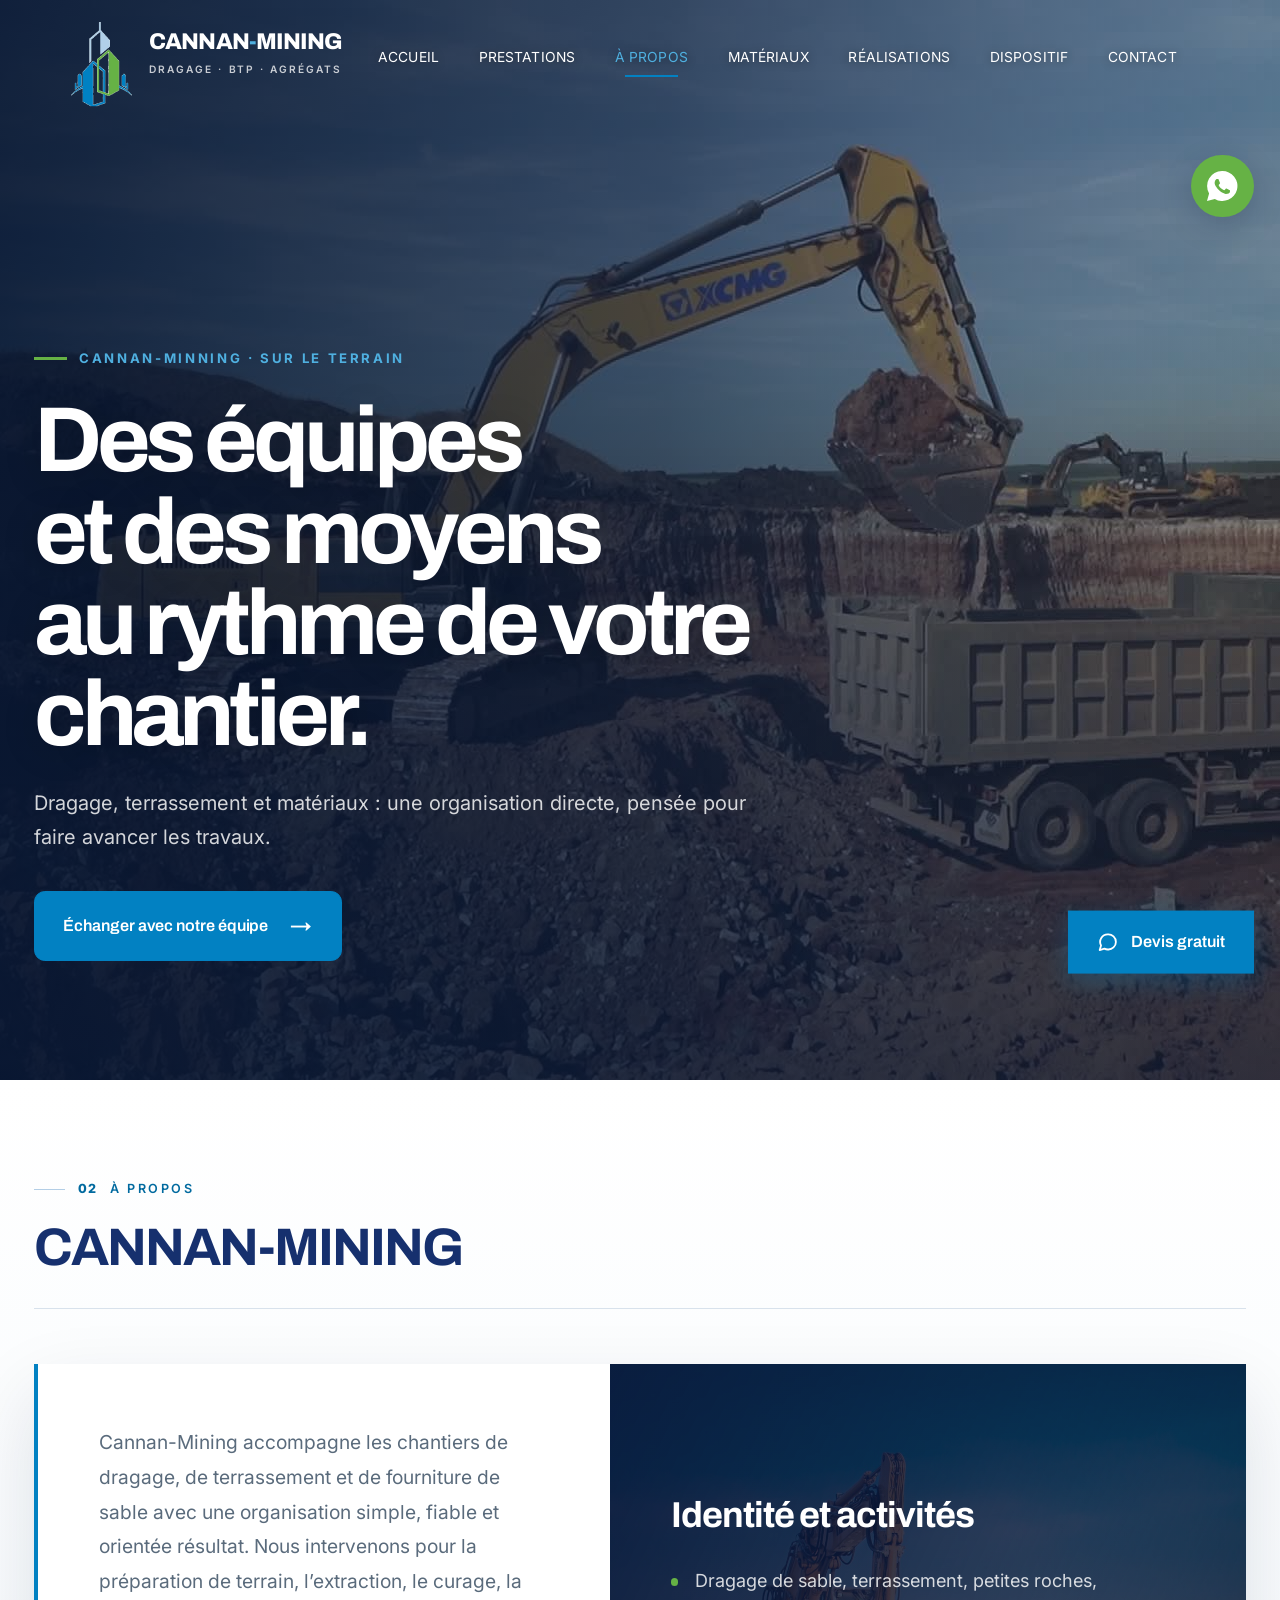
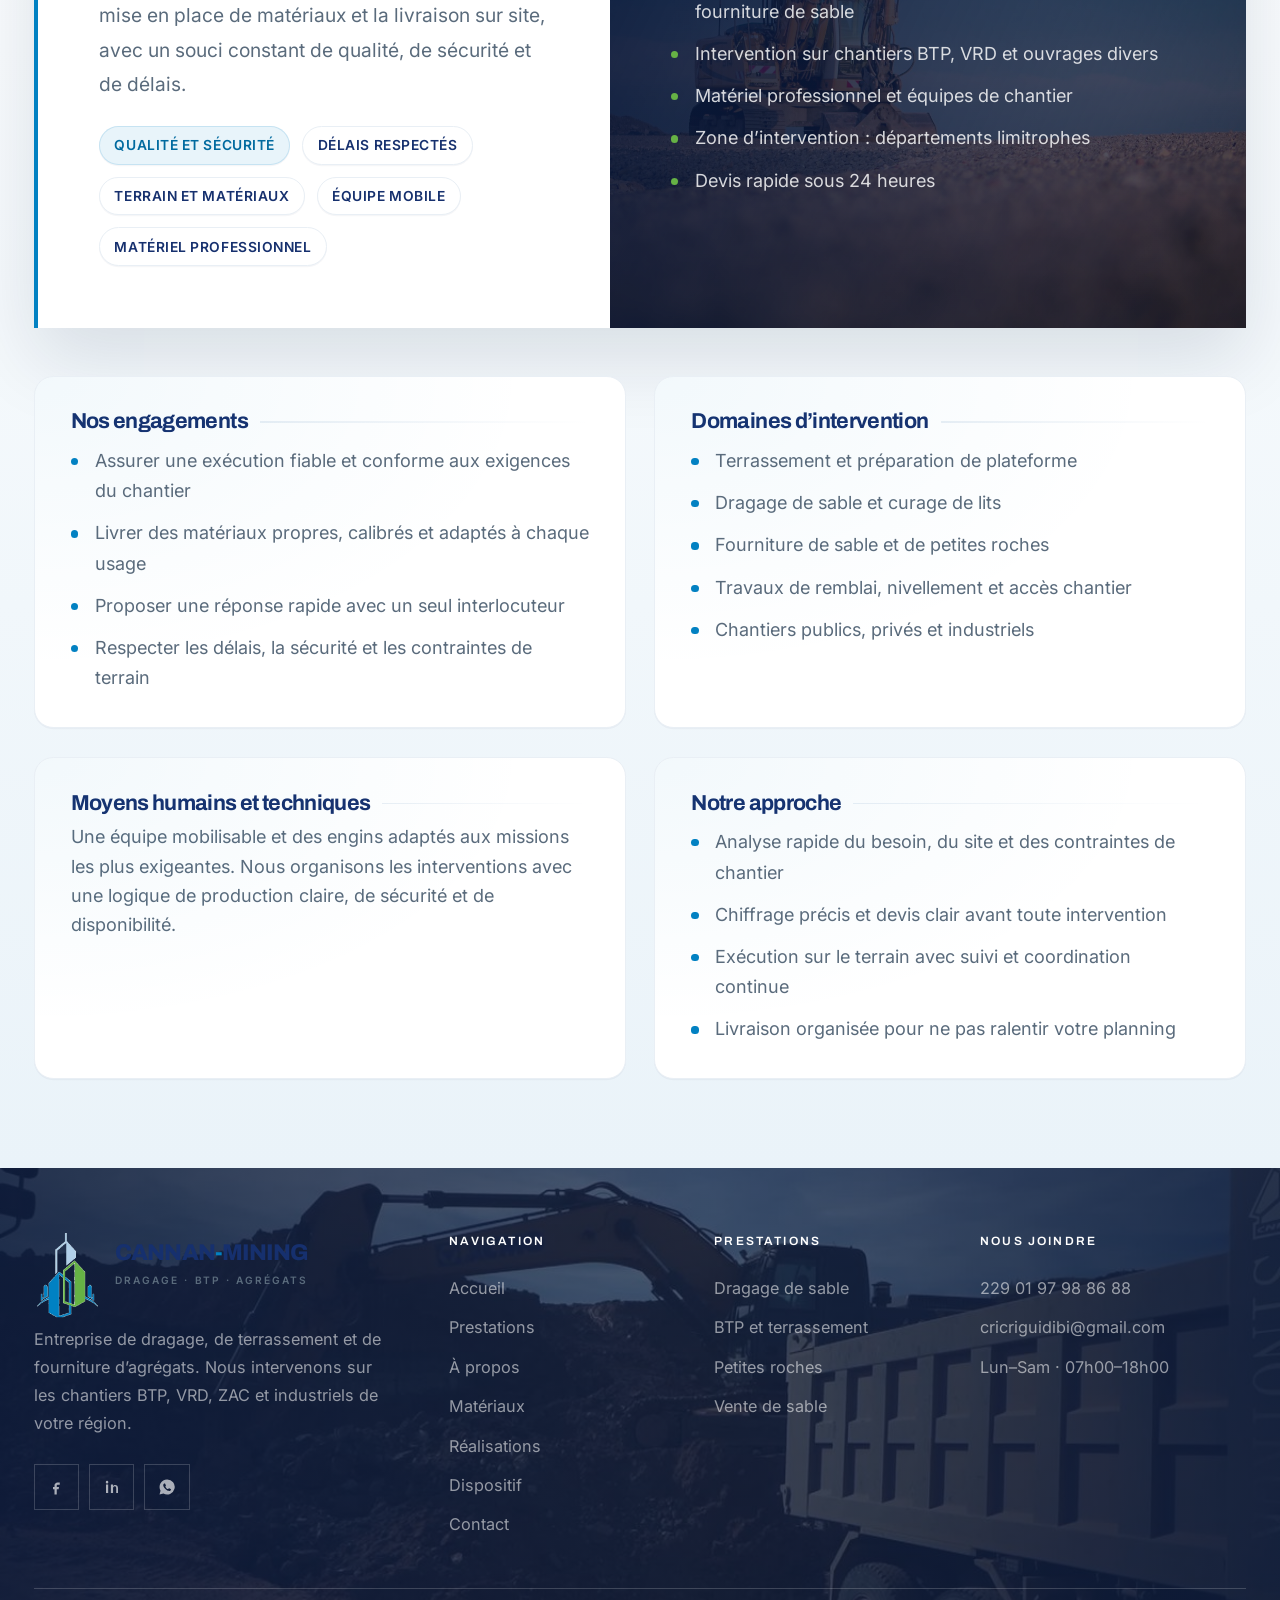
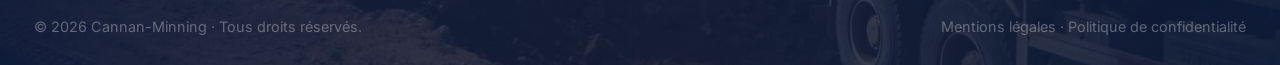
==== about.html @ 8e23f15c "Fusionner Atouts et Methode dans la page Dispositif - Ajout de dispositif.html qui regroupe les sect" ====
<!DOCTYPE html>

<html lang="fr">

<head>

<meta charset="utf-8">

<meta name="viewport" content="width=device-width, initial-scale=1">

<title>&Agrave; propos de Cannan-Minning</title>

<meta name="description" content="D&eacute;couvrez Cannan-Minning, ses &eacute;quipes, ses engagements et ses domaines d&rsquo;intervention.">

<meta name="theme-color" content="#16306E">

<meta property="og:type" content="website">

<meta property="og:locale" content="fr_FR">

<meta property="og:site_name" content="Cannan-Minning">

<meta property="og:title" content="&Agrave; propos de Cannan-Minning">

<meta property="og:description" content="D&eacute;couvrez Cannan-Minning, ses &eacute;quipes, ses engagements et ses domaines d&rsquo;intervention.">

<meta name="twitter:card" content="summary_large_image">

<link rel="icon" href="img/logo-icon.png" type="image/png">

<link rel="apple-touch-icon" href="img/logo-icon.png">

<link rel="preconnect" href="https://fonts.googleapis.com">

<link rel="preconnect" href="https://fonts.gstatic.com" crossorigin>

<link href="https://fonts.googleapis.com/css2?family=Archivo:wght@500;600;700;800&family=Inter:wght@400;500;600;700&display=swap" rel="stylesheet">

<link rel="stylesheet" href="styles.css?v=20261005-15">

<noscript><style>.rv,.rv-l,.rv-r,.rv-z,.rv-f,table tbody tr{opacity:1!important;transform:none!important;filter:none!important}.sprog{display:none}

/* propos - styles */

.list{list-style:none;margin-top:14px;display:flex;flex-direction:column;gap:10px}

.list li{position:relative;padding-left:20px;color:var(--muted);line-height:1.68}

.list li::before{content:'';position:absolute;left:0;top:10px;width:6px;height:6px;border-radius:50%;background:var(--azur)}

.blk{background:#fff;border:1px solid var(--line-s);border-radius:16px;padding:28px 30px;box-shadow:0 1px 0 rgba(16,40,80,.04);transition:transform .25s var(--e), box-shadow .25s var(--e)}

.blk:hover{transform:translateY(-2px);box-shadow:0 10px 40px -20px rgba(10,26,61,.25)}

.blk h3{font-family:'Archivo',sans-serif;font-size:18px;letter-spacing:-.03em;color:var(--navy);margin-bottom:6px}

.blk p{color:var(--muted)}

.apropos-grid{display:grid;grid-template-columns:repeat(12,1fr);gap:24px;margin-top:40px}

.apropos-grid .blk{grid-column:span 6}

@media (max-width:980px){.apropos-grid .blk{grid-column:span 12}}

#apropos .blk ul.list{margin-top:10px}



#apropos .sh{align-items:flex-start}





/* propos - amlioration */

#apropos{background:linear-gradient(180deg,#fff 0%,var(--sky) 100%)}

#apropos .sh h2{font-size:clamp(30px,4.5vw,44px)}

.apropos-hero{display:grid;grid-template-columns:1.05fr .95fr;gap:40px;align-items:center;margin-top:40px}

.apropos-hero .card{background:#fff;border:1px solid var(--line-s);border-radius:20px;padding:36px 38px;box-shadow:0 30px 80px -40px rgba(10,26,61,.35)}

.apropos-hero p{color:var(--muted);font-size:16px;line-height:1.8}

.apropos-hero .badges{display:flex;flex-wrap:wrap;gap:10px;margin-top:20px}

.badge{display:inline-flex;align-items:center;gap:8px;padding:6px 12px;border-radius:999px;font-size:11.5px;font-weight:600;letter-spacing:.04em;text-transform:uppercase;border:1px solid var(--line-s);background:#fff;color:var(--navy);box-shadow:0 1px 0 rgba(16,40,80,.04)}

.badge.az{background:var(--azur-tint);border-color:rgba(2,129,194,.15);color:var(--azur-d)}

.apropos-grid .blk{position:relative;overflow:hidden}

.apropos-grid .blk::before{content:'';position:absolute;inset:0;background:radial-gradient(120% 120% at 0% 0%,rgba(2,129,194,.05) 0%,rgba(255,255,255,0) 70%);pointer-events:none}

.apropos-grid .blk h3{display:flex;align-items:center;gap:10px}

.apropos-grid .blk h3::after{content:'';flex:1;height:1px;background:linear-gradient(90deg,var(--line-s),rgba(255,255,255,0))}

@media (max-width:980px){.apropos-hero{grid-template-columns:1fr}}



</style></noscript>

</head>
<body data-page="about">
<div class="sprog" id="sprog"></div>
<!-- TOPBAR -->

<div class="tb" id="tb">

  <div class="w"><div class="tb-i">

    <div class="tb-l">

      <a href="tel:+2290197988688"><svg width="12" height="12" viewBox="0 0 24 24" fill="none" stroke="currentColor" stroke-width="2.2" stroke-linecap="round" stroke-linejoin="round"><path d="M22 16.9v3a2 2 0 01-2.2 2 19.8 19.8 0 01-8.6-3.1 19.5 19.5 0 01-6-6A19.8 19.8 0 012.1 4.2 2 2 0 014.1 2h3a2 2 0 012 1.7c.1 1 .4 1.9.7 2.8a2 2 0 01-.5 2.1L8.1 9.9a16 16 0 006 6l1.3-1.2a2 2 0 012.1-.5c.9.3 1.8.6 2.8.7a2 2 0 011.7 2z"/></svg>229 01 97 98 86 88</a>

      <a href="mailto:cricriguidibi@gmail.com"><svg width="12" height="12" viewBox="0 0 24 24" fill="none" stroke="currentColor" stroke-width="2.2" stroke-linecap="round" stroke-linejoin="round"><rect x="2" y="4" width="20" height="16" rx="3"/><path d="M2.5 6.5l9.5 7 9.5-7"/></svg>cricriguidibi@gmail.com</a>

      <span style="display:flex;align-items:center;gap:7px"><svg width="12" height="12" viewBox="0 0 24 24" fill="none" stroke="currentColor" stroke-width="2.2" stroke-linecap="round" stroke-linejoin="round"><path d="M20 10c0 6-8 12-8 12s-8-6-8-12a8 8 0 0116 0z"/><circle cx="12" cy="10" r="3"/></svg>Secteur : régions limitrophes</span>

    </div>

    <span class="tb-r"><i></i>Lun – Sam · 07h00 – 18h00</span>

  </div></div>

</div>




<header class="hd" id="hd">

  <div class="w"><div class="hd-i">

    <a href="index.html#top" class="br">

      <span class="br-m"><img src="img/logo-icon.png" alt="" width="44" height="44" decoding="async"></span>

      <span><span class="br-n">CANNAN<i>-</i>MINING</span><span class="br-s">Dragage · BTP · Agrégats</span></span>

    </a>

    <nav>
      <a href="index.html" data-page="home">Accueil</a>
      <a href="services.html" data-page="services">Prestations</a>
      <a href="about.html" data-page="about">&Agrave; propos</a>
      <a href="materials.html" data-page="materials">Mat&eacute;riaux</a>
      <a href="projects.html" data-page="projects">R&eacute;alisations</a>
      <a href="dispositif.html#dispositif" data-page="advantages">Dispositif</a>
      
      <a href="contact.html" data-page="contact">Contact</a>
    </nav>

    <div class="hd-r">

      <a href="contact.html#devis" class="b b-b">Devis gratuit</a>

      <button class="bk" id="bk" aria-label="Menu"><i></i></button>

    </div>

  </div></div>

  <div class="mn" id="mn"><div class="w">
    <a href="index.html" data-page="home">Accueil</a>
    <a href="services.html" data-page="services">Prestations</a>
    <a href="about.html" data-page="about">&Agrave; propos</a>
    <a href="materials.html" data-page="materials">Mat&eacute;riaux</a>
    <a href="projects.html" data-page="projects">R&eacute;alisations</a>
    <a href="dispositif.html#dispositif" data-page="advantages">Dispositif</a>
    
    <a href="contact.html" data-page="contact">Contact</a>
    <a href="contact.html#devis" class="b b-b">Demander un devis</a>
  </div></div>

</header>
<main class="page-main page-about">
<section class="impact-hero">
  <video class="impact-hero__video" autoplay muted loop playsinline preload="metadata" poster="img/hero-truck-poster.jpg" aria-hidden="true" tabindex="-1">
    <source src="img/about-hero-uhd.mp4" type="video/mp4">
  </video>
  <div class="impact-hero__shade"></div>
  <div class="w impact-hero__content">
    <span class="impact-hero__eyebrow">Cannan-Minning · Sur le terrain</span>
    <h1>Des équipes et des moyens<br>au rythme de votre chantier.</h1>
    <p>Dragage, terrassement et matériaux : une organisation directe, pensée pour faire avancer les travaux.</p>
    <a class="b b-b" href="contact.html#devis">Échanger avec notre équipe <span aria-hidden="true">→</span></a>
  </div>
</section>
<section class="sec" id="apropos">

  <div class="w">

    <div class="sh rv">

      <div>

        <span class="lb"><span class="ix">02</span> À propos</span>

        <h2>CANNAN-MINING</h2>

      </div>

    </div>

    <div class="apropos-hero">

      <div class="card">

        <p>Cannan-Mining accompagne les chantiers de dragage, de terrassement et de fourniture de sable avec une organisation simple, fiable et orientée résultat. Nous intervenons pour la préparation de terrain, l’extraction, le curage, la mise en place de matériaux et la livraison sur site, avec un souci constant de qualité, de sécurité et de délais.</p>

        <div class="badges">

          <span class="badge az">Qualité et sécurité</span>

          <span class="badge">Délais respectés</span>

          <span class="badge">Terrain et matériaux</span>

          <span class="badge">Équipe mobile</span>

          <span class="badge">Matériel professionnel</span>

        </div>

      </div>

      <div class="card">

        <h3>Identité et activités</h3>

        <ul class="list">

          <li>Dragage de sable, terrassement, petites roches, fourniture de sable</li>

          <li>Intervention sur chantiers BTP, VRD et ouvrages divers</li>

          <li>Matériel professionnel et équipes de chantier</li>

          <li>Zone d’intervention : départements limitrophes</li>

          <li>Devis rapide sous 24 heures</li>

        </ul>

      </div>

    </div>

    <div class="apropos-grid">

      <div class="blk">

        <h3>Nos engagements</h3>

        <ul class="list">

          <li>Assurer une exécution fiable et conforme aux exigences du chantier</li>

          <li>Livrer des matériaux propres, calibrés et adaptés à chaque usage</li>

          <li>Proposer une réponse rapide avec un seul interlocuteur</li>

          <li>Respecter les délais, la sécurité et les contraintes de terrain</li>

        </ul>

      </div>

      <div class="blk">

        <h3>Domaines d’intervention</h3>

        <ul class="list">

          <li>Terrassement et préparation de plateforme</li>

          <li>Dragage de sable et curage de lits</li>

          <li>Fourniture de sable et de petites roches</li>

          <li>Travaux de remblai, nivellement et accès chantier</li>

          <li>Chantiers publics, privés et industriels</li>

        </ul>

      </div>

      <div class="blk">

        <h3>Moyens humains et techniques</h3>

        <p>Une équipe mobilisable et des engins adaptés aux missions les plus exigeantes. Nous organisons les interventions avec une logique de production claire, de sécurité et de disponibilité.</p>

      </div>

      <div class="blk">

        <h3>Notre approche</h3>

        <ul class="list">

          <li>Analyse rapide du besoin, du site et des contraintes de chantier</li>

          <li>Chiffrage précis et devis clair avant toute intervention</li>

          <li>Exécution sur le terrain avec suivi et coordination continue</li>

          <li>Livraison organisée pour ne pas ralentir votre planning</li>

        </ul>

      </div>

    </div>

  </div>

</section>
</main>
<footer class="ft">

  <!-- Pexels: "Heavy Construction Site with Excavator and Dump Truck" (35649973), Pexels License -->
  <img class="ft-video" src="img/footer-action-poster.jpg" alt="" aria-hidden="true" loading="lazy" decoding="async">

  <div class="w">

    <div class="ft-g">

      <div>

        <a href="index.html#top" class="br">

          <span class="br-m"><img src="img/logo-icon.png" alt="" width="44" height="44" decoding="async"></span>

          <span><span class="br-n">CANNAN<i>-</i>MINING</span><span class="br-s">Dragage · BTP · Agrégats</span></span>

        </a>

        <p>Entreprise de dragage, de terrassement et de fourniture d’agrégats. Nous intervenons sur les chantiers BTP, VRD, ZAC et industriels de votre région.</p>

        <div class="sc">

          <a href="#" aria-label="Facebook"><svg width="15" height="15" viewBox="0 0 24 24" fill="rgba(255,255,255,.65)"><path d="M14 9h3V6h-3c-2.2 0-4 1.8-4 4v2H8v3h2v7h3v-7h2.5l.5-3H13v-2c0-.6.4-1 1-1z"/></svg></a>

          <a href="#" aria-label="LinkedIn"><svg width="15" height="15" viewBox="0 0 24 24" fill="rgba(255,255,255,.65)"><path d="M6.9 8.5H4V20h2.9V8.5zM5.4 7.2a1.7 1.7 0 110-3.4 1.7 1.7 0 010 3.4zM20 13.6c0-3-1.6-4.4-3.7-4.4-1.7 0-2.5.9-2.9 1.6V8.5H10.5V20h2.9v-6c0-1.6.3-3.1 2.3-3.1s1.9 1.8 1.9 3.2V20H20v-6.4z"/></svg></a>

          <a href="https://wa.me/2290197988688" target="_blank" rel="noopener noreferrer" aria-label="WhatsApp"><svg width="15" height="15" viewBox="0 0 24 24" fill="rgba(255,255,255,.65)"><path d="M12 2a10 10 0 00-8.6 15L2 22l5.2-1.4A10 10 0 1012 2zm5.3 14c-.2.6-1.2 1.2-1.7 1.2-.5.1-1 .1-1.7-.1-.4-.1-.9-.3-1.5-.6-2.6-1.1-4.3-3.9-4.4-4.1-.1-.2-1-1.4-1-2.6s.6-1.8.9-2.1c.2-.2.5-.3.7-.3h.5c.2 0 .4 0 .6.5l.8 2c.1.2.1.4 0 .5l-.4.5-.3.3c-.1.1-.2.3 0 .5.1.3.6 1.1 1.4 1.8 1 .9 1.8 1.1 2 1.2.3.1.4.1.5-.1l.7-.8c.2-.2.3-.2.5-.1l1.9.9c.2.1.4.2.4.3.1.2.1.7-.1 1.2z"/></svg></a>

        </div>

      </div>

      <div>

        <h4>Navigation</h4>

        <ul><li><a href="index.html">Accueil</a></li><li><a href="services.html">Prestations</a></li><li><a href="about.html">À propos</a></li><li><a href="materials.html">Matériaux</a></li><li><a href="projects.html">Réalisations</a></li><li><a href="dispositif.html#dispositif">Dispositif</a></li><li><a href="contact.html">Contact</a></li></ul>

      </div>

      <div>

        <h4>Prestations</h4>

        <ul><li><a href="services.html">Dragage de sable</a></li><li><a href="services.html">BTP et terrassement</a></li><li><a href="services.html">Petites roches</a></li><li><a href="services.html">Vente de sable</a></li></ul>

      </div>

      <div>

        <h4>Nous joindre</h4>

        <ul><li><a href="tel:+2290197988688">229 01 97 98 86 88</a></li><li><a href="mailto:cricriguidibi@gmail.com">cricriguidibi@gmail.com</a></li><li>Lun–Sam · 07h00–18h00</li></ul>

      </div>

    </div>

    <div class="ft-b">

      <span>© <span id="yr"></span> Cannan-Minning · Tous droits réservés.</span>

      <span>Mentions légales · Politique de confidentialité</span>

    </div>

  </div>

</footer>
<a href="contact.html#devis" class="fab" id="fab"><svg width="18" height="18" viewBox="0 0 24 24" fill="none" stroke="currentColor" stroke-width="2" stroke-linecap="round" stroke-linejoin="round"><path d="M21 11.5a8.4 8.4 0 01-9 8.4 8.5 8.5 0 01-3.8-.9L3 20.5l1.5-5.1A8.4 8.4 0 0112 3.1a8.4 8.4 0 019 8.4z"/></svg><span>Devis gratuit</span></a>
<a class="wa" href="https://wa.me/2290197988688?text=Bonjour%2C%20je%20souhaite%20discuter%20de%20vos%20services." target="_blank" rel="noopener noreferrer" aria-label="Discuter directement avec Cannan-Minning sur WhatsApp"><svg viewBox="0 0 24 24" fill="currentColor" aria-hidden="true"><path d="M12 2a10 10 0 00-8.6 15L2 22l5.2-1.4A10 10 0 1012 2zm5.3 14c-.2.6-1.2 1.2-1.7 1.2-.5.1-1 .1-1.7-.1-.4-.1-.9-.3-1.5-.6-2.6-1.1-4.3-3.9-4.4-4.1-.1-.2-1-1.4-.9-2.6s.6-1.8.9-2.1c.2-.2.5-.3.7-.3h.5c.2 0 .4 0 .6.5l.8 2c.1.2.1.4 0 .5l-.4.5-.3.3c-.1.1-.2.3 0 .5.1.3.6 1.1 1.4 1.8 1 .9 1.8 1.1 2 1.2.3.1.4.1.5-.1l.7-.8c.2-.2.3-.2.5-.1l1.9.9c.2.1.4.2.4.3.1.2.1.7-.1 1.2z"/></svg></a>
<script src="site.js"></script>
</body>
</html>
---- styles.css ----
:root{

  --navy:#16306E;

  --navy-d:#0F2352;

  --navy-dd:#0A1A3D;

  --azur:#0281C2;

  --azur-d:#016A9F;

  --azur-l:#4FB0E0;

  --azur-tint:#E8F4FA;

  --green:#66B245;

  --sky:#EAF3F9;

  --frost:#B3CEE6;

  --ink:#152130;

  --muted:#5A6B7C;

  --line:#D8E2EC;

  --line-s:#E9EFF5;

  --lineD:rgba(255,255,255,.18);

  --e:cubic-bezier(.16,1,.3,1);

  --max:1200px;

}

*{margin:0;padding:0;box-sizing:border-box}

  html{scroll-behavior:smooth;-webkit-text-size-adjust:100%;scroll-padding-top:135px;overflow-x:hidden;overflow-x:clip}

 body{font-family:'Inter',system-ui,sans-serif;color:var(--ink);font-size:15px;line-height:1.62;-webkit-font-smoothing:antialiased;overflow-x:clip;background:#fff}

h1,h2,h3,h4,.f{font-family:'Archivo',sans-serif;font-weight:700;letter-spacing:-.03em;line-height:1.1;color:var(--navy)}

a{text-decoration:none;color:inherit}

img{display:block;max-width:100%}

.w{width:100%;max-width:var(--max);margin:0 auto;padding:0 28px}

.intro-loader{position:fixed;inset:0;z-index:300;display:grid;place-items:center;
  overflow:hidden;background:#fff;opacity:1;visibility:visible;
  transition:opacity .45s var(--e),visibility .45s}

.intro-loader[hidden]{display:none}

.intro-loader.is-done{opacity:0;visibility:hidden;pointer-events:none}

.intro-loader__content{width:min(100% - 40px,300px);display:flex;flex-direction:column;
  align-items:center;text-align:center}

.intro-loader__mark{position:relative;width:min(280px,70vw);aspect-ratio:840/790;margin-bottom:24px}

.intro-loader__mark img{position:absolute;inset:0;width:100%;height:100%;object-fit:contain;
  opacity:0;animation:introLogoFill .35s 1.5s var(--e) forwards}

.intro-loader__draw{position:absolute;inset:0;width:100%;height:100%;overflow:visible}

.intro-loader__draw path{fill:none;stroke-linecap:round;stroke-linejoin:round;
  stroke-dasharray:1;stroke-dashoffset:1;animation:introLogoDraw 1.05s var(--e) forwards}

.intro-loader__draw .draw-sky{stroke:#a9cce5;animation-delay:.02s}

.intro-loader__draw .draw-green{stroke:#63ae45;animation-delay:.16s}

.intro-loader__draw .draw-blue{stroke:#0789c5;animation-delay:.3s}

.intro-loader__draw .draw-ground{stroke:#0789c5;animation-delay:.44s}

.intro-loader__shine{position:absolute;inset:0;overflow:hidden;pointer-events:none}

.intro-loader__shine::after{content:"";position:absolute;inset:-35% auto -35% -45%;width:24%;
  transform:skewX(-22deg);background:linear-gradient(90deg,transparent,rgba(255,255,255,.82),transparent);
  mix-blend-mode:screen;animation:introLogoShine .7s 2.05s ease-out both}

.intro-loader__caption{font-size:10px;font-weight:700;letter-spacing:.2em;
  text-transform:uppercase;color:#526579;opacity:0;animation:introCaption .35s 1.75s ease forwards}

.intro-loader__track{width:min(220px,68vw);height:3px;margin-top:17px;
  overflow:hidden;background:#dbe4ec}

.intro-loader__track span{display:block;width:100%;height:100%;transform:scaleX(0);transform-origin:left;
  background:linear-gradient(90deg,var(--azur),var(--green));
  animation:introProgress 3s linear forwards}

@keyframes introLogoDraw{to{stroke-dashoffset:0}}
@keyframes introLogoFill{to{opacity:1}}
@keyframes introLogoShine{0%{left:-45%}100%{left:130%}}
@keyframes introCaption{to{opacity:1}}
@keyframes introProgress{to{transform:scaleX(1)}}

@media(prefers-reduced-motion:reduce){
  .intro-loader__draw path,.intro-loader__mark img,.intro-loader__shine::after,
  .intro-loader__caption,.intro-loader__track span{animation:none!important}
  .intro-loader__draw{display:none}
  .intro-loader__mark img,.intro-loader__caption{opacity:1}
  .intro-loader__track span{transform:none}
  .intro-loader{transition:none}
}



/* eyebrow */

.lb{display:inline-flex;align-items:center;gap:11px;font-size:10.5px;font-weight:600;letter-spacing:.2em;text-transform:uppercase;color:var(--azur)}

.lb .ix{font-weight:800;letter-spacing:.08em}

.lb::before{content:"";width:26px;height:1px;background:var(--frost)}

.lb.inv{color:rgba(255,255,255,.7)}

.lb.inv::before{background:var(--azur-l)}



/* buttons  sobres */

.b{display:inline-flex;align-items:center;gap:10px;font-family:'Archivo',sans-serif;font-weight:600;font-size:13.5px;letter-spacing:-.005em;padding:14px 24px;border:1px solid transparent;cursor:pointer;transition:.25s var(--e);white-space:nowrap;background:none}

.b-b{background:var(--azur);border-color:var(--azur);color:#fff}

.b-b:hover{background:var(--azur-d);border-color:var(--azur-d);box-shadow:0 4px 14px rgba(2,129,194,.22)}

.b-n{background:var(--navy);border-color:var(--navy);color:#fff}

.b-n:hover{background:var(--navy-d);border-color:var(--navy-d);box-shadow:0 4px 14px rgba(22,48,110,.24)}

.b-o{border-color:var(--line);color:var(--navy);background:#fff}

.b-o:hover{border-color:var(--navy);background:var(--navy);color:#fff}

.b-ow{border-color:var(--lineD);color:#fff;background:transparent}

.b-ow:hover{border-color:#fff;background:#fff;color:var(--navy)}

.b .t{transition:transform .25s var(--e)}

.b:hover .t{transform:translateX(3px)}

.hero-a .b,.hd-r .b{
  min-height:54px;
  border-radius:9px;
  font-weight:700;
  letter-spacing:.01em;
  transition:transform .25s var(--e),background .25s,border-color .25s,box-shadow .25s,color .25s
}

.hero-a .b-b,.hd-r .b-b{
  padding:14px 23px;
  background:linear-gradient(135deg,#159bd5 0%,var(--azur) 58%,#016a9f 100%);
  border-color:rgba(255,255,255,.2);
  box-shadow:0 9px 24px rgba(2,129,194,.3),inset 0 1px 0 rgba(255,255,255,.2)
}

.hero-a .b-b:hover,.hd-r .b-b:hover{
  transform:translateY(-2px);
  background:linear-gradient(135deg,#27a9e2 0%,var(--azur-d) 100%);
  border-color:rgba(255,255,255,.42);
  box-shadow:0 13px 28px rgba(2,129,194,.4),inset 0 1px 0 rgba(255,255,255,.25)
}

.hero-a .b-o{
  padding:14px 22px;
  border-color:rgba(255,255,255,.58);
  background:rgba(9,27,60,.25);
  color:#fff;
  box-shadow:inset 0 1px 0 rgba(255,255,255,.12);
  backdrop-filter:blur(8px)
}

.hero-a .b-o:hover{
  transform:translateY(-2px);
  border-color:#fff;
  background:rgba(255,255,255,.16);
  color:#fff;
  box-shadow:0 10px 24px rgba(0,0,0,.16),inset 0 1px 0 rgba(255,255,255,.2)
}

.hero-a .b .t{transition:transform .25s var(--e)}

.hero-a .b:hover .t{transform:translateX(4px)}

.hd-r .b-b{min-height:44px;padding:10px 18px;border-radius:7px;font-size:12.5px}

.hd-r .b-b:hover{transform:translateY(-1px)}



/* ============ TOPBAR (toujours visible, pousse le hero vers le bas) ============ */

.tb{position:fixed;top:0;left:0;right:0;z-index:101;background:var(--navy-d);color:rgba(255,255,255,.62);font-size:12px}

.tb-i{display:flex;align-items:center;justify-content:space-between;height:40px;gap:20px}

.tb-l{display:flex;gap:26px;align-items:center;flex-wrap:wrap}

.tb-l a,.tb-r{display:flex;align-items:center;gap:7px;transition:color .2s}

.tb-l a:hover{color:#fff}

.tb-r i{width:6px;height:6px;background:var(--green);border-radius:50%;flex-shrink:0}



/* ============ HEADER (transparent sur le hero, blanc au defilement) ============ */

.hd{position:fixed;top:40px;left:0;right:0;z-index:100;isolation:isolate;
  background:transparent;border-bottom:0;
  transition:background .35s var(--e),border-color .35s var(--e),box-shadow .4s var(--e)}

.hd.st{background:#fff;border-color:var(--line);box-shadow:0 2px 14px rgba(10,26,61,.09)}

.hd>.w,.hd>.mn{position:relative;z-index:2}

.hd-i{display:flex;align-items:center;justify-content:space-between;height:74px;gap:24px}

.br{display:flex;align-items:center;gap:12px;flex-shrink:0;transform:translateY(-4px)}

.br-m{width:44px;height:44px;display:grid;place-items:center;flex-shrink:0}

.br-m img{width:100%;height:100%;object-fit:contain}

.br-n{font-family:'Archivo',sans-serif;font-weight:800;font-size:19px;letter-spacing:-.04em;color:var(--navy);line-height:1.05}

.br-n i{font-style:normal;color:var(--azur)}

.br-s{font-size:8.5px;font-weight:600;letter-spacing:.2em;text-transform:uppercase;color:var(--muted);display:block;margin-top:3px}

.hd:not(.st) .br-n,.hd:not(.st) nav a{color:#fff}

.hd:not(.st) .br-s{color:rgba(255,255,255,.76)}

.hd:not(.st) .br-n i{color:var(--azur-l)}

nav{display:flex;gap:2px}

nav a{font-size:13.5px;font-weight:500;color:var(--ink);padding:9px 14px;position:relative;transition:color .2s}

nav a::after{content:"";position:absolute;left:14px;right:14px;bottom:2px;height:1.5px;background:var(--azur);transform:scaleX(0);transform-origin:left;transition:transform .28s var(--e)}

nav a:hover,nav a.on{color:var(--azur)}

.hd:not(.st) nav a:hover,.hd:not(.st) nav a.on{color:var(--azur-l)}

nav a:hover::after,nav a.on::after{transform:scaleX(1)}

.hd-r{display:flex;align-items:center;gap:10px}

.bk{display:none;width:44px;height:44px;border:1px solid var(--line);background:#fff;cursor:pointer;place-items:center}

.bk i{display:block;width:20px;height:1.6px;background:var(--navy);position:relative;transition:.3s}

.bk i::before,.bk i::after{content:"";position:absolute;left:0;width:20px;height:1.6px;background:var(--navy);transition:.3s}

.hd:not(.st) .bk{border-color:rgba(255,255,255,.48);background:rgba(255,255,255,.1)}

.hd:not(.st) .bk i,.hd:not(.st) .bk i::before,.hd:not(.st) .bk i::after{background:#fff}

.bk i::before{top:-6px}.bk i::after{top:6px}

.bk.x i{background:transparent}

.bk.x i::before{top:0;transform:rotate(45deg)}

.bk.x i::after{top:0;transform:rotate(-45deg)}

.mn{display:none;background:#fff;border-top:1px solid var(--line);padding:8px 0 24px}

.mn.on{display:block}

.mn a{display:block;padding:15px 0;font-family:'Archivo',sans-serif;font-weight:700;font-size:18px;color:var(--navy);border-bottom:1px solid var(--line-s)}

.mn .b{width:100%;margin-top:20px;justify-content:center}



/* ============ HERO ============ */

/* 1 seule section : image + overlay + texte par-dessus. */

:root{--bandH:74px;--ctlH:64px;--hdH:115px}   /* 40px topbar + 75px navbar */

.hero{position:relative;margin-top:var(--hdH);background:var(--navy-dd);

  min-height:max(calc(100vh - var(--hdH)),660px);display:flex;flex-direction:column}

.hero-media{position:absolute;top:calc(-1 * var(--hdH));left:0;right:0;bottom:0;z-index:0;
  overflow:hidden;pointer-events:none}

.hero-video{position:absolute;inset:-3.5%;width:107%;height:107%;object-fit:cover;
  object-position:center 55%}

.hero-video-shade{position:absolute;inset:0;z-index:1;pointer-events:none;
  background:linear-gradient(90deg,rgba(10,26,61,.72) 0%,rgba(10,26,61,.48) 48%,rgba(10,26,61,.22) 100%)}

.car{position:relative;z-index:2;flex:1 1 auto;overflow:hidden;background:var(--navy-dd);border:0;min-height:0}

.hero.has-video .car-ui,.hero.has-video .car-txt{display:none}

.hero.has-video .car{background:transparent}

.hero.has-video .car-t{visibility:hidden}

.car-t{position:absolute;inset:0;display:flex;transition:transform .55s var(--e);will-change:transform}

.car-s{flex:0 0 100%;position:relative}

.car-s img{position:absolute;inset:0;width:100%;height:100%;object-fit:cover;

  object-position:center center;

  image-rendering:auto;

  -webkit-backface-visibility:hidden;backface-visibility:hidden;

  -webkit-transform:translateZ(0);transform:translateZ(0);

  will-change:transform;

  animation:kb 7s ease-out both;display:block}

@keyframes kb{from{-webkit-transform:translateZ(0) scale(1.05);transform:translateZ(0) scale(1.05)}to{-webkit-transform:translateZ(0) scale(1);transform:translateZ(0) scale(1)}}



/* Couche 1 : overlay par slide, entre l'image et le texte */

.car-o{position:absolute;inset:0;z-index:1;pointer-events:none;

  background:linear-gradient(90deg,rgba(10,26,61,.9) 0%,rgba(10,26,61,.72) 42%,rgba(10,26,61,.3) 72%,rgba(10,26,61,.5) 100%)}

/* Couche 2 : overlay global, teinte le bas pour le bandeau et les controles */

.car-ov{position:absolute;inset:0;z-index:2;pointer-events:none;

  background:linear-gradient(0deg,rgba(8,20,48,.92) 0,var(--bandH) 100%,rgba(10,26,61,.4) 170px 100%,transparent 300px 100%)}



/* Couche 3 : le texte Hero, ABSOLU, centre verticalement dans la zone libre

   (au-dessus du bandeau + controles). Plus de decalage en dur. */

.hero-in{position:absolute;inset:0 0 calc(var(--bandH) + var(--ctlH)) 0;z-index:4;display:flex;align-items:center;

  padding:34px 0;pointer-events:none}

.hero-in>.w{width:100%}

.hero-c{pointer-events:auto;max-width:640px}

.hero-title-mobile,.hero-p-mobile{display:none}

.eyebrow{display:inline-flex;align-items:center;gap:10px;font-size:10.5px;font-weight:600;letter-spacing:.2em;text-transform:uppercase;color:var(--azur-l);background:rgba(2,129,194,.14);padding:7px 13px;border:1px solid rgba(120,200,240,.28);backdrop-filter:blur(4px)}

.eyebrow b{font-weight:800;letter-spacing:.08em}

.hero h1{font-size:clamp(2.1rem,4.4vw,3.5rem);letter-spacing:-.042em;margin:22px 0 0;line-height:1.05;color:#fff}

.hero h1 s{text-decoration:none;color:var(--azur-l);display:block}

.hero h1 u{text-decoration:none;border-bottom:3px solid rgba(102,178,69,.75);padding-bottom:2px}

.hero-p{font-size:15.5px;line-height:1.75;color:rgba(255,255,255,.72);margin-top:24px;max-width:500px}

.hero-a{display:flex;flex-wrap:wrap;gap:11px;margin-top:32px}

.hero-s{display:grid;grid-template-columns:repeat(4,1fr);border-top:1px solid rgba(255,255,255,.16);margin-top:40px;padding-top:22px;max-width:620px}

.hero-s>div{padding:0 16px}

.hero-s>div:first-child{padding-left:0}

.hero-s>div+div{border-left:1px solid rgba(255,255,255,.16)}

.hero-s b{font-family:'Archivo',sans-serif;font-size:1.5rem;font-weight:700;color:#fff;display:block;line-height:1.1;letter-spacing:-.03em}

.hero-s b i{font-style:normal;color:var(--azur-l)}

.hero-s span{font-size:11.5px;color:rgba(255,255,255,.55);display:block;margin-top:5px;line-height:1.4}



/* CONTROLS */

.car-ui{position:absolute;left:0;right:0;bottom:var(--bandH);z-index:7}

.car-ui .w{display:flex;align-items:center;gap:18px;padding:14px 28px}

.car-dots{display:flex;gap:5px;flex:1;max-width:340px}

.car-dots button{height:3px;flex:1;background:rgba(255,255,255,.28);cursor:pointer;transition:background .25s,transform .25s var(--e);border:0;padding:0}

.car-dots button:hover{background:rgba(255,255,255,.6);transform:scaleY(2)}

.car-dots button.on{background:#fff}

.car-dots button:focus-visible{outline:2px solid var(--azur-l);outline-offset:4px}

.car-n{font-family:'Archivo',sans-serif;font-size:11.5px;font-weight:600;letter-spacing:.1em;color:rgba(255,255,255,.6);white-space:nowrap}

.car-ar{display:flex;gap:7px}

.car-b{width:36px;height:36px;border:1px solid rgba(255,255,255,.3);background:rgba(255,255,255,.06);backdrop-filter:blur(6px);display:grid;place-items:center;cursor:pointer;transition:.22s}

.car-b:hover{background:#fff;border-color:#fff}

.car-b:hover svg{stroke:var(--navy)}

.car-b svg{width:14px;height:14px;stroke:#fff;transition:stroke .22s}

.car-txt{position:absolute;right:28px;bottom:calc(var(--bandH) + var(--ctlH) + 4px);z-index:4;max-width:290px;text-align:right;pointer-events:none}

.car-txt em{font-style:normal;display:block;font-size:9.5px;font-weight:600;letter-spacing:.18em;text-transform:uppercase;color:var(--azur-l);margin-bottom:6px}

.car-txt b{font-family:'Archivo',sans-serif;font-size:1.05rem;font-weight:600;letter-spacing:-.025em;line-height:1.22;color:#fff}

.car-txt span{display:block;font-size:12.5px;color:rgba(255,255,255,.6);margin-top:4px;line-height:1.5}



/* PROOF BAND (over carousel) - hauteur libre, --bandH mesure en JS */

.band{position:absolute;left:0;right:0;bottom:0;z-index:6;background:rgba(8,20,48,.85);backdrop-filter:blur(14px);border-top:1px solid rgba(255,255,255,.14);color:#fff}

.band-g{display:grid;grid-template-columns:repeat(5,1fr)}

.band-g>div{padding:0 20px;border-right:1px solid rgba(255,255,255,.12);display:flex;gap:11px;align-items:center;transition:background .25s;min-height:74px}

.band-g>div:last-child{border:0}

.band-g>div:hover{background:rgba(255,255,255,.06)}

.band-g svg{stroke:var(--azur-l);flex-shrink:0}

.band-g b{display:block;font-family:'Archivo',sans-serif;font-size:12.5px;font-weight:600;line-height:1.25}

.band-g span{font-size:11.5px;color:rgba(255,255,255,.58);line-height:1.3;display:block}



/* ============ SECTION ============ */

.sec{padding:74px 0}

.sec.sky{background:var(--sky)}

.sh{display:grid;grid-template-columns:1fr 1fr;gap:46px;align-items:end;margin-bottom:46px;padding-bottom:26px;border-bottom:1px solid var(--line)}

.sh h2{font-size:clamp(1.5rem,2.6vw,2.15rem);margin:16px 0 0;letter-spacing:-.035em}

.sh p{font-size:15px;line-height:1.75;color:var(--muted)}



/* ============ SERVICES ============ */

/* ---- PRESTATIONS : 4 métiers ---- */

.svcs{display:grid;grid-template-columns:repeat(2,1fr);gap:18px}

.svc{position:relative;background:#fff;border:1px solid var(--line);padding:30px 32px 26px;overflow:hidden;

  box-shadow:0 1px 2px rgba(10,26,61,.05);transition:transform .3s var(--e),border-color .3s var(--e),box-shadow .3s var(--e)}

/* lis?re azur qui se deploie par le haut au survol */

.svc::before{content:"";position:absolute;left:0;top:0;width:100%;height:3px;background:var(--azur);

  transform:scaleX(0);transform-origin:left;transition:transform .38s var(--e)}

.svc:hover{transform:translateY(-3px);border-color:#C2D6E8;box-shadow:0 14px 34px rgba(10,26,61,.1)}

.svc:hover::before{transform:scaleX(1)}



.svc-t{display:flex;align-items:flex-start;justify-content:space-between;gap:20px;margin-bottom:20px}

.svc-ic{width:52px;height:52px;background:var(--azur-tint);display:grid;place-items:center;flex-shrink:0;

  border-left:2px solid var(--azur);transition:.3s var(--e)}

.svc-ic svg{width:24px;height:24px;stroke:var(--navy);transition:stroke .3s var(--e)}

.svc:hover .svc-ic{background:var(--azur);border-left-color:var(--navy-dd)}

.svc:hover .svc-ic svg{stroke:#fff}

.svc-n{font-family:'Archivo',sans-serif;font-size:38px;font-weight:800;line-height:.82;letter-spacing:-.05em;

  color:#E1EAF2;transition:color .3s var(--e)}

.svc:hover .svc-n{color:var(--azur-tint)}



.svc h3{font-size:1.28rem;letter-spacing:-.032em;line-height:1.18}

.svc h3 em{font-style:normal;display:block;font-family:'Inter',sans-serif;font-size:9.5px;font-weight:600;

  letter-spacing:.18em;text-transform:uppercase;color:var(--azur);margin-top:9px}

.svc p{font-size:13.5px;line-height:1.72;color:var(--muted);margin-top:14px}



.svc-f{display:flex;align-items:center;justify-content:space-between;gap:14px;margin-top:22px;padding-top:16px;border-top:1px solid var(--line-s)}

.svc-f span{font-size:10px;font-weight:600;letter-spacing:.12em;text-transform:uppercase;color:var(--muted);

  background:var(--sky);padding:5px 10px}

.svc-a{display:inline-flex;align-items:center;gap:7px;font-size:12px;font-weight:600;color:var(--navy);letter-spacing:.01em;transition:color .25s}

.svc-a svg{width:13px;height:13px;stroke:currentColor;transition:transform .25s var(--e)}

.svc:hover .svc-a{color:var(--azur)}

.svc:hover .svc-a svg{transform:translate(2px,-2px)}



/* ============ MATERIALS TABLE ============ */

.mt-g{display:grid;grid-template-columns:.85fr 1.15fr;gap:52px;align-items:start}

.mt-l p{font-size:15px;line-height:1.75;color:var(--muted);margin-top:20px}

.mt-note{display:flex;gap:12px;margin-top:26px;background:#fff;border:1px solid var(--line);border-left:3px solid var(--green);padding:16px 18px}

.mt-note svg{width:18px;height:18px;stroke:var(--green);flex-shrink:0;margin-top:1px}

.mt-note p{font-size:13px;line-height:1.6;color:var(--muted);margin:0}

table{width:100%;border-collapse:collapse;background:#fff;border:1px solid var(--line)}

th{background:var(--navy);color:#fff;text-align:left;padding:13px 18px;font-size:10px;font-weight:600;letter-spacing:.16em;text-transform:uppercase;font-family:'Archivo',sans-serif}

th:last-child{text-align:right}

td{padding:14px 18px;border-bottom:1px solid var(--line-s);font-size:13.5px;color:var(--muted);line-height:1.55}

td:first-child{font-family:'Archivo',sans-serif;font-size:14px;font-weight:600;color:var(--navy);width:34%}

td.g{text-align:right;font-family:'Archivo',sans-serif;font-size:13px;font-weight:600;color:var(--azur);white-space:nowrap}

td.g::before{content:"";display:inline-block;width:5px;height:5px;border-radius:50%;background:var(--green);margin-right:8px;vertical-align:middle}

tbody tr{transition:background .2s}

tbody tr:hover{background:var(--azur-tint)}

tbody tr:last-child td{border-bottom:0}



/* ============ GALLERY ============ */

.gal{display:grid;grid-template-columns:repeat(3,1fr);gap:16px}

.g{border:1px solid var(--line);background:#fff;transition:.25s var(--e);display:flex;flex-direction:column}

.g:hover{border-color:var(--azur-l);box-shadow:0 4px 18px rgba(21,33,48,.08)}

.g-img{overflow:hidden;border-bottom:1px solid var(--line-s)}

.g-img img{width:100%;aspect-ratio:4/2.7;object-fit:cover;transition:transform .7s var(--e);filter:saturate(.88)}

.g:hover .g-img img{transform:scale(1.05);filter:saturate(1)}

.g-b{padding:18px 20px 20px;flex:1;display:flex;flex-direction:column}

.g-tag{font-size:9.5px;font-weight:600;letter-spacing:.18em;text-transform:uppercase;color:var(--azur);margin-bottom:8px}

.g-b h3{font-size:1.02rem;letter-spacing:-.025em}

.g-b p{font-size:13px;line-height:1.6;color:var(--muted);margin-top:8px;flex:1}

.g-l{display:inline-flex;align-items:center;gap:6px;font-size:11.5px;font-weight:600;color:var(--azur);margin-top:14px}

.g-l svg{width:12px;height:12px;stroke:currentColor;transition:transform .25s var(--e)}

.g:hover .g-l svg{transform:translateX(3px)}



/* ============ FIGURES ============ */

.figs{display:grid;grid-template-columns:repeat(4,1fr);gap:0;border:1px solid var(--line);background:#fff}

.fig{padding:28px 24px;border-right:1px solid var(--line);border-top:3px solid transparent;transition:.25s var(--e)}

.fig:last-child{border-right:0}

.fig:hover{border-top-color:var(--azur)}

.fig-ic{width:38px;height:38px;background:var(--sky);display:grid;place-items:center;margin-bottom:18px;transition:.25s}

.fig-ic svg{width:19px;height:19px;stroke:var(--navy);transition:.25s}

.fig:hover .fig-ic{background:var(--azur)}

.fig:hover .fig-ic svg{stroke:#fff}

.fig b{display:block;font-family:'Archivo',sans-serif;font-size:15px;font-weight:600;color:var(--navy);margin-bottom:9px;letter-spacing:-.02em}

.fig p{font-size:13px;line-height:1.68;color:var(--muted)}



/* ============ PROCESS ============ */

.proc{display:grid;grid-template-columns:repeat(4,1fr);border:1px solid var(--line);background:#fff}

.pc{padding:28px 24px;border-right:1px solid var(--line);transition:.25s var(--e)}

.pc:last-child{border:0}

.pc:hover{background:var(--sky)}

.pc .n{font-family:'Archivo',sans-serif;font-size:11px;font-weight:700;letter-spacing:.14em;color:var(--azur)}

.pc b{display:block;font-family:'Archivo',sans-serif;font-size:15.5px;font-weight:600;color:var(--navy);margin:14px 0 8px;letter-spacing:-.02em}

.pc p{font-size:13px;line-height:1.65;color:var(--muted)}



/* ============ QUOTE ============ */

.q-g{display:grid;grid-template-columns:1.25fr .75fr;gap:56px;align-items:center}

.q-g blockquote{font-family:'Archivo',sans-serif;font-size:1.2rem;font-weight:600;line-height:1.45;letter-spacing:-.025em;color:var(--navy)}

.q-g blockquote span{font-family:'Inter',sans-serif;font-size:13.5px;font-weight:400;color:var(--muted);letter-spacing:0}

.q-side{border-left:1px solid var(--line);padding-left:36px}

.q-side .it{display:flex;gap:13px;padding:16px 0;border-bottom:1px solid var(--line)}

.q-side .it:last-child{border:0;padding-bottom:0}

.q-side .it svg{width:18px;height:18px;stroke:var(--green);flex-shrink:0;margin-top:2px}

.q-side .it b{font-family:'Archivo',sans-serif;font-size:14px;font-weight:600;color:var(--navy);display:block}

.q-side .it span{font-size:12.5px;color:var(--muted);line-height:1.5}



/* ============ CTA ============ */

.cta{background:var(--navy-d);color:#fff;position:relative;overflow:hidden}

.cta-bg{position:absolute;inset:0;opacity:.16}

.cta-bg img{width:100%;height:100%;object-fit:cover}

.cta-i{position:relative;z-index:2;display:flex;align-items:center;justify-content:space-between;gap:52px;flex-wrap:wrap;padding:62px 0}

.cta-i h2{color:#fff;font-size:clamp(1.55rem,2.7vw,2.3rem);letter-spacing:-.038em;max-width:600px}

.cta-i h2 u{text-decoration:none;color:var(--azur-l)}

.cta-i p{color:rgba(255,255,255,.6);font-size:15px;margin-top:16px;max-width:520px;line-height:1.7}

.cta-b{display:flex;flex-direction:column;gap:10px;min-width:260px}



/* ============ CONTACT ============ */

/* ---- CONTACT : carte marine + carte formulaire ---- */

.cg{display:grid;grid-template-columns:.86fr 1.14fr;gap:26px;align-items:stretch}



/* carte marine */

.ct-c{background:var(--navy-dd);color:#fff;padding:40px 36px 34px;position:relative;overflow:hidden;

  display:flex;flex-direction:column;box-shadow:0 20px 48px rgba(10,26,61,.24)}

.ct-c::before{content:"";position:absolute;inset:0;pointer-events:none;

  background:radial-gradient(120% 90% at 100% 0,rgba(2,129,194,.34),transparent 58%),

             radial-gradient(90% 70% at 0% 100%,rgba(102,178,69,.16),transparent 60%)}

/* gros chiffre fantome, dans la continuity des cartes Prestations */

.ct-ghost{position:absolute;right:-14px;bottom:-30px;font-family:'Archivo',sans-serif;font-size:170px;

  font-weight:800;line-height:.8;letter-spacing:-.06em;color:rgba(255,255,255,.055);pointer-events:none}

.ct-in{position:relative;z-index:2;display:flex;flex-direction:column;height:100%}



.ct-top{display:flex;align-items:center;gap:10px;font-size:10px;font-weight:600;letter-spacing:.2em;

  text-transform:uppercase;color:var(--azur-l)}

.ct-top i{width:7px;height:7px;background:var(--vert);border-radius:50%;flex-shrink:0;

  animation:pulse 2.4s ease-in-out infinite}

.ct-lb{font-size:10px;font-weight:600;letter-spacing:.2em;text-transform:uppercase;

  color:rgba(255,255,255,.5);margin-top:30px}



.ct-tel{display:inline-block;margin-top:11px;font-family:'Archivo',sans-serif;font-weight:800;

  font-size:clamp(1.55rem,2.5vw,2rem);letter-spacing:-.038em;line-height:1.08;color:#fff;

  text-decoration:none;transition:color .25s var(--e);width:fit-content}

.ct-tel:hover{color:var(--azur-l)}

.ct-sub{font-size:13.5px;color:rgba(255,255,255,.62);line-height:1.65;margin-top:12px;max-width:34ch}

.ct-mail{display:inline-flex;align-items:center;gap:9px;margin-top:16px;font-size:14.5px;font-weight:500;

  color:#fff;text-decoration:none;width:fit-content;border-bottom:1px solid rgba(255,255,255,.28);

  padding-bottom:3px;transition:.25s var(--e)}

.ct-mail svg{width:15px;height:15px;stroke:var(--azur-l);flex-shrink:0}

.ct-mail:hover{color:var(--azur-l);border-bottom-color:var(--azur-l)}



/* grille d infos : separates par des filets de 1px */

.ct-grid{display:grid;grid-template-columns:1fr 1fr;gap:1px;background:rgba(255,255,255,.15);

  border:1px solid rgba(255,255,255,.15);margin-top:28px}

.ct-i{background:var(--navy-dd);padding:16px 16px 15px;transition:background .25s}

.ct-i:hover{background:var(--navy-d)}

.ct-i span{display:block;font-size:9.5px;font-weight:600;letter-spacing:.17em;text-transform:uppercase;

  color:rgba(255,255,255,.5)}

.ct-i b{display:block;font-family:'Archivo',sans-serif;font-size:14.5px;font-weight:600;

  letter-spacing:-.02em;margin-top:8px;line-height:1.35}

.ct-i small{display:block;font-size:12px;color:rgba(255,255,255,.55);margin-top:5px;line-height:1.45}



.ct-foot{margin-top:auto;padding-top:26px;display:flex;align-items:center;gap:11px;

  font-size:12.5px;color:rgba(255,255,255,.6);line-height:1.5}

.ct-foot svg{width:16px;height:16px;stroke:var(--vert);flex-shrink:0}



/* carte formulaire */

.ct-f{background:#fff;border:1px solid var(--line);padding:40px 38px 34px;

  box-shadow:0 12px 34px rgba(10,26,61,.08);display:flex;flex-direction:column}

.ct-fh{display:flex;align-items:flex-end;justify-content:space-between;gap:18px;

  padding-bottom:20px;border-bottom:1px solid var(--line);margin-bottom:26px}

.ct-fh h3{font-size:1.32rem;letter-spacing:-.033em;line-height:1.2}

.ct-fh span{font-size:10px;font-weight:600;letter-spacing:.16em;text-transform:uppercase;

  color:var(--azur);white-space:nowrap;padding-bottom:3px}



.fr{display:grid;grid-template-columns:1fr 1fr;gap:18px}

.fd{margin-bottom:18px;position:relative}

.fd label{display:block;font-size:9.5px;font-weight:600;letter-spacing:.16em;text-transform:uppercase;color:var(--muted);margin-bottom:8px;transition:color .22s}

.fd label b{color:var(--azur);font-weight:700;margin-left:2px}

.fd input,.fd select,.fd textarea{width:100%;padding:13px 14px;border:1px solid var(--line);background:#fff;font-family:'Inter',sans-serif;font-size:14px;color:var(--ink);border-radius:0;transition:.22s}

.fd textarea{resize:vertical;min-height:100px}

.fd input::placeholder,.fd textarea::placeholder{color:#9DAABA}

.fd input:focus,.fd select:focus,.fd textarea:focus{outline:none;border-color:var(--azur);box-shadow:0 0 0 3px rgba(2,129,194,.1)}

.fd select{cursor:pointer;appearance:none;background-image:url("data:image/svg+xml;charset=utf-8,%3Csvg xmlns='http://www.w3.org/2000/svg' width='12' height='8' viewBox='0 0 12 8'%3E%3Cpath d='M1 1.5L6 6.5L11 1.5' stroke='%235A6B7C' stroke-width='1.8' fill='none' stroke-linecap='round'/%3E%3C/svg%3E");background-repeat:no-repeat;background-position:right 14px center;padding-right:36px}

/* le label prend la couleur azur des que le champ est focus ou rempli

   (:has est necessaire car le label precede l'input dans le HTML) */

.fd:has(input:focus) label,.fd:has(input:not(:placeholder-shown)) label,

.fd:has(textarea:focus) label,.fd:has(textarea:not(:placeholder-shown)) label{color:var(--azur)}



.ct-send{margin-top:6px}

.ct-send .b{width:100%;justify-content:center;padding:16px 24px;font-size:14px}

.fn{display:flex;align-items:center;justify-content:center;gap:8px;font-size:11.5px;color:var(--muted);margin-top:16px}

.fn svg{width:13px;height:13px;stroke:var(--vert);flex-shrink:0}

.fok{display:none;border:1px solid #B6E0C4;background:#EEF8F1;padding:13px 16px;font-size:13.5px;font-weight:500;color:#2C6B3A;margin-bottom:22px}

/* messages d'erreur de validation */

.ferr{display:block;font-size:11.5px;color:#B4321F;margin-top:6px;line-height:1.45;font-weight:500}

.fd input[aria-invalid="true"],.fd select[aria-invalid="true"],.fd textarea[aria-invalid="true"]{border-color:#C0492F;background:#FEF7F5}





/* ============ FOOTER ============ */

.ft{position:relative;isolation:isolate;overflow:hidden;background:var(--navy-dd);color:rgba(255,255,255,.55);padding:56px 0 22px}

.ft-video{position:absolute;inset:0;z-index:0;width:100%;height:100%;object-fit:cover;
  object-position:center 52%;pointer-events:none}

.ft::before{content:"";position:absolute;inset:0;z-index:1;pointer-events:none;
  background:linear-gradient(90deg,rgba(10,26,61,.84),rgba(10,26,61,.68) 55%,rgba(10,26,61,.8))}

.ft>.w{position:relative;z-index:2}

.ft-g{display:grid;grid-template-columns:1.7fr 1fr 1fr 1.25fr;gap:44px;padding-bottom:42px;border-bottom:1px solid var(--lineD)}

.ft p{font-size:13.5px;line-height:1.72;margin-top:20px;max-width:330px}

.ft h4{color:#fff;font-size:10px;font-weight:600;letter-spacing:.18em;text-transform:uppercase;margin-bottom:22px;font-family:'Archivo',sans-serif}

.ft ul{list-style:none;display:grid;gap:11px;font-size:13.5px}

.ft a{transition:color .2s}

.ft a:hover{color:#fff}

.ft-b{display:flex;justify-content:space-between;gap:16px;flex-wrap:wrap;padding-top:22px;font-size:12px;color:rgba(255,255,255,.32)}

.sc{display:flex;gap:8px;margin-top:22px}

.sc a{width:38px;height:38px;border:1px solid var(--lineD);display:grid;place-items:center;transition:.22s}

.sc a:hover{border-color:var(--azur-l)}

.sc a:hover svg{fill:var(--azur-l)}



/* ============ FAB ============ */

.fab{position:fixed;right:22px;bottom:22px;z-index:90;display:flex;align-items:center;gap:10px;background:var(--azur);color:#fff;padding:15px 24px;font-family:'Archivo',sans-serif;font-weight:600;font-size:13.5px;box-shadow:0 6px 22px rgba(2,129,194,.3);transform:translateY(160%);transition:.35s var(--e)}

.fab.on{transform:none}

.fab:hover{background:var(--navy);box-shadow:0 8px 26px rgba(22,48,110,.34)}

.wa{position:fixed;right:22px;bottom:84px;z-index:91;display:grid;place-items:center;
  width:52px;height:52px;padding:0;border:0;border-radius:50%;
  background:var(--green);color:#fff;
  box-shadow:0 8px 26px rgba(10,26,61,.2);
  transition:transform .22s var(--e),border-color .22s,box-shadow .22s}

.wa.hero-low{bottom:18px;bottom:calc(18px + env(safe-area-inset-bottom,0px))}
.wa.impact-low{top:calc(var(--hdH) + 14px);bottom:auto}

.wa:hover{transform:translateY(-2px);box-shadow:0 12px 28px rgba(10,26,61,.26)}

.wa:active{transform:translateY(0)}

.wa:focus-visible{outline:3px solid var(--green);outline-offset:3px}

.wa svg{width:30px;height:30px;flex-shrink:0}

@media(prefers-reduced-motion:reduce){.wa{transition:none}}


/* reveal */

.rv{opacity:0;transform:translateY(22px);transition:opacity .7s var(--e),transform .7s var(--e)}

.rv.in{opacity:1;transform:none}



/* =========================================================

   ANIMATIONS

   ========================================================= */



/* 1. Barre de progression du scroll */

.sprog{position:fixed;top:0;left:0;height:3px;width:0;z-index:200;background:var(--azur);

  box-shadow:0 0 10px rgba(2,129,194,.5);transition:width .1s linear}



/* 2. Reveal au scroll - variantes */

.rv{opacity:0;transform:translateY(30px);

  transition:opacity .8s var(--e),transform .8s var(--e),filter .8s var(--e);filter:blur(4px)}

.rv.in{opacity:1;transform:none;filter:none}

.rv-l{opacity:0;transform:translateX(-42px);filter:blur(4px)}

.rv-r{opacity:0;transform:translateX(42px);filter:blur(4px)}

.rv-z{opacity:0;transform:scale(.9);filter:blur(6px)}

.rv-f{opacity:0;transform:none;filter:blur(6px)}

.rv-l.in,.rv-r.in,.rv-z.in,.rv-f.in{opacity:1;transform:none;filter:none}



/* 3. Le tiret du label de section se dessine */

.lb::before{transform:scaleX(0);transform-origin:left;transition:transform .7s var(--e) .15s}

.rv.in .lb::before,.lb.in::before{transform:scaleX(1)}



/* 4. Point "en ligne" qui pulse */

.tb-r i{animation:pulse 2.4s ease-in-out infinite}

@keyframes pulse{0%,100%{box-shadow:0 0 0 0 rgba(102,178,69,.55);transform:scale(1)}

  50%{box-shadow:0 0 0 7px rgba(102,178,69,0);transform:scale(1.15)}}



/* 5. Reflet qui balaie les boutons azur */

.b-b{position:relative;overflow:hidden}

.b-b::after{content:"";position:absolute;top:0;left:-75%;width:45%;height:100%;

  background:linear-gradient(100deg,transparent,rgba(255,255,255,.45),transparent);

  transform:skewX(-18deg);transition:left .6s var(--e)}

.b-b:hover::after{left:130%}



/* 6. Titre du hero : revelation en cascade */

.hero-in .eyebrow{animation:fUp .9s var(--e) .1s both}

.hero h1{animation:fUp 1s var(--e) .22s both}

.hero-p{animation:fUp 1s var(--e) .36s both}

.hero-a{animation:fUp 1s var(--e) .5s both}

@keyframes fUp{from{opacity:0;transform:translateY(26px);filter:blur(6px)}

  to{opacity:1;transform:none;filter:none}}



/* 7. Bandeau deroulant de mots-cles */

.mq{background:var(--navy-dd);color:#fff;overflow:hidden;padding:14px 0;

  border-top:1px solid rgba(255,255,255,.1);border-bottom:1px solid rgba(255,255,255,.1)}

.mq-t{display:flex;width:max-content;animation:mqRun 38s linear infinite}

.mq:hover .mq-t{animation-play-state:paused}

.mq-t span{display:inline-flex;align-items:center;gap:12px;padding:0 26px;

  font-family:'Archivo',sans-serif;font-size:12.5px;font-weight:600;letter-spacing:.16em;

  text-transform:uppercase;color:rgba(255,255,255,.72);white-space:nowrap}

.mq-t span::after{content:"";width:5px;height:5px;background:var(--azur);transform:rotate(45deg);flex-shrink:0}

.mq-t span:nth-child(even){color:var(--azur-l)}

@keyframes mqRun{from{transform:translateX(0)}to{transform:translateX(-50%)}}



/* 8. Compteurs de chiffres */

.stats{display:grid;grid-template-columns:repeat(4,1fr);border:1px solid var(--line);background:#fff;margin-bottom:26px}

.stat{padding:26px 24px;border-right:1px solid var(--line);position:relative;overflow:hidden;transition:.3s var(--e)}

.stat:last-child{border-right:0}

.stat::before{content:"";position:absolute;left:0;bottom:0;width:100%;height:3px;background:var(--azur);

  transform:scaleX(0);transform-origin:left;transition:transform .5s var(--e)}

.stat:hover::before{transform:scaleX(1)}

.stat b{font-family:'Archivo',sans-serif;font-size:2.1rem;font-weight:800;color:var(--navy);

  display:block;line-height:1;letter-spacing:-.045em}

.stat b i{font-style:normal;color:var(--azur)}

.stat span{font-size:11.5px;color:var(--muted);display:block;margin-top:9px;line-height:1.4}



/* 9. Ligne de progression de la methode */

.proc{position:relative}

.proc::before{content:"";position:absolute;left:0;right:0;top:0;height:3px;background:var(--line)}

.proc::after{content:"";position:absolute;left:0;top:0;height:3px;width:0;background:var(--azur);

  transition:width 1.4s var(--e) .2s}

.proc.in::after{width:100%}

.pc .n{position:relative;display:inline-block}

.pc .n::after{content:"";position:absolute;left:0;right:0;bottom:-5px;height:2px;background:var(--azur);

  transform:scaleX(0);transform-origin:left;transition:transform .5s var(--e)}

.pc:hover .n::after{transform:scaleX(1)}



/* 10. Lignes du tableau : decalage en cascade */

table tbody tr{opacity:0;transform:translateX(-14px);

  transition:opacity .5s var(--e),transform .5s var(--e),background .25s}

table tbody tr.in{opacity:1;transform:none}

table tbody tr td:first-child{position:relative}

table tbody tr:hover td:first-child::before{content:"";position:absolute;left:0;top:8px;bottom:8px;width:3px;background:var(--azur)}



/* 11. Galerie : levee + revelation de la legende */

.g{transition:transform .35s var(--e),box-shadow .35s var(--e),border-color .35s var(--e)}

.g:hover{transform:translateY(-5px);border-color:#C2D6E8;box-shadow:0 16px 36px rgba(10,26,61,.12)}

.g-l{transition:transform .3s var(--e),color .3s var(--e)}

.g:hover .g-l{transform:translateX(4px);color:var(--navy)}



/* 12. Atouts : icone qui pivote leg?rement */

.fig-ic{transition:transform .4s var(--e),background .3s}

.fig:hover .fig-ic{transform:translateY(-3px) rotate(-4deg)}



/* 13. Parallaxe des images de fond */

.plx{transition:transform .25s linear;will-change:transform}

.cta-bg img.plx{transform:scale(1.14)}



/* 14. Temoignage : respiration douce */

.q-g blockquote{animation:breathe 7s ease-in-out infinite}

@keyframes breathe{0%,100%{transform:translateY(0)}50%{transform:translateY(-4px)}}



/* 15. Champ de formulaire : focus anime */

input:focus,textarea:focus,select:focus{border-color:var(--azur)!important;

  box-shadow:0 0 0 3px rgba(2,129,194,.13);animation:pop .4s var(--e)}

@keyframes pop{0%{transform:scale(1)}45%{transform:scale(1.015)}100%{transform:scale(1)}}



/* 16. Message de succes : entree en scene */

#ok{animation:okIn .5s var(--e) both}

@keyframes okIn{from{opacity:0;transform:translateY(14px)}to{opacity:1;transform:none}}



/* 17. Survol du bouton flottant */

.fab{transition:transform .35s var(--e),box-shadow .35s var(--e),background .3s}

.fab:hover{background:var(--azur-d);box-shadow:0 10px 30px rgba(2,129,194,.45)}

.fab:hover svg{transform:translateX(3px)}

.fab svg{transition:transform .3s var(--e)}



/* 18. Fleches du carrousel */

.car-b:hover svg{transform:scale(1.15)}

.car-b svg{transition:stroke .22s,transform .25s var(--e)}



@media(max-width:1080px){

  .mq-t span{font-size:11.5px;padding:0 20px}

}

@media(max-width:720px){

  .stats{grid-template-columns:1fr 1fr}

  .stat{padding:20px 18px}

  .stat:nth-child(2n){border-right:0}

  .stat:nth-child(-n+2){border-bottom:1px solid var(--line)}

  .stat b{font-size:1.7rem}

  .mq{padding:12px 0}

  .q-g blockquote{animation:none}

}

/* =========================================================

   CONTRASTE DES PETITS LIBELLES

   Place en fin de feuille : ces selecteurs ont la meme specificite

   que les regles qui les definissent, donc seul l'ordre compte.

   --azur fait 4,27:1 sur blanc, insuffisant sous 10,5px.

   --azur-d fait 5,89:1. .inv est exclu pour garder le libelle clair

   sur les fonds sombres.

   ========================================================= */

.lb:not(.inv),.svc h3 em,.g-tag,.pc .n,.ct-fh span,.fd label b{color:var(--azur-d)}



@media(prefers-reduced-motion:reduce){

  *,*::before,*::after{animation-duration:.01ms!important;animation-iteration-count:1!important;

    transition-duration:.01ms!important}

  .rv,.rv-l,.rv-r,.rv-z,.rv-f,table tbody tr{opacity:1!important;transform:none!important;filter:none!important}

}



@media(max-width:1080px){

  .cg{grid-template-columns:1fr;gap:20px}

  .ct-c{padding:34px 30px 30px}

  .ct-f{padding:34px 30px 30px}

  .ct-send{margin-top:2px}

  .w{padding:0 22px}

  .sec{padding:62px 0}

  .car-o{background:linear-gradient(90deg,rgba(10,26,61,.9) 0%,rgba(10,26,61,.78) 55%,rgba(10,26,61,.55) 100%)}

  .sh{grid-template-columns:1fr;gap:18px;align-items:start}

  .band-g{grid-template-columns:1fr 1fr}

  .band-g>div{border-right:1px solid rgba(255,255,255,.12)}

  .band-g>div:nth-child(2n){border-right:0}

  .band-g>div:nth-child(-n+3){border-bottom:1px solid rgba(255,255,255,.12)}

  .mt-g,.cg{grid-template-columns:1fr;gap:40px}

  .q-g{grid-template-columns:1fr;gap:36px}

  .q-side{border-left:0;border-top:1px solid var(--line);padding:28px 0 0}

  .figs,.proc{grid-template-columns:1fr 1fr}

  .fig:nth-child(2){border-right:0}

  .fig:nth-child(-n+2){border-bottom:1px solid var(--line)}

  .pc:nth-child(2){border-right:0}

  .pc:nth-child(-n+2){border-bottom:1px solid var(--line)}

  .gal{grid-template-columns:1fr 1fr}

  .ft-g{grid-template-columns:1fr 1fr;gap:36px}

  .cta-i{padding:52px 0}

}

@media(min-width:721px) and (max-width:1100px){

  nav,.hd-r .b{display:none}

  .bk{display:grid}

}

@media(max-width:720px){

  nav,.hd-r .b{display:none}

  .bk{display:grid}

  .tb{background:var(--navy-dd);color:#fff;border-bottom:1px solid rgba(255,255,255,.12);
    box-shadow:0 2px 8px rgba(10,26,61,.18)}

  .tb>.w{padding:0 12px}

  .tb-i{height:38px;justify-content:flex-start;gap:8px}

  .tb-l{width:100%;display:flex;align-items:center;justify-content:space-between;flex-wrap:nowrap;gap:8px;white-space:nowrap}

  .tb-l a:first-child{align-items:center;gap:6px;color:#fff;font-size:10px;font-weight:600;letter-spacing:.01em;white-space:nowrap;margin-right:auto}

  .tb-l a:first-child svg{width:12px;height:12px;stroke:var(--azur-l);flex-shrink:0}

  .tb-l a:not(:first-child),.tb-r{display:none}

  .tb-l>span{display:flex!important;align-items:center;justify-content:flex-end;gap:5px;min-width:0;font-size:9px;line-height:1.2;white-space:nowrap;margin-left:auto}

  .tb-l>span svg{width:11px;height:11px;flex-shrink:0}

  .sec{padding:52px 0}

  .ct-c{padding:28px 22px 24px}

  .ct-f{padding:28px 22px 24px}

  .ct-ghost{font-size:120px;right:-10px;bottom:-22px}

  .ct-ghost,.ct-tel{font-size:1.5rem}

  .ct-sub{font-size:13px}

  .ct-grid{grid-template-columns:1fr}

  .fr{grid-template-columns:1fr;gap:0}

  .ct-fh{flex-direction:column;align-items:flex-start;gap:6px}

  .ct-fh h3{font-size:1.18rem}

  :root{--hdH:104px;--ctlH:52px;--bandH:96px}

  .hero{display:flex;flex-direction:column;min-height:calc(100vh - var(--hdH));
    min-height:calc(100svh - var(--hdH))}

  .hd-i{height:66px}

  .hd:not(.st){background:linear-gradient(110deg,rgba(10,26,61,.96),rgba(4,67,111,.88));
    border-color:rgba(255,255,255,.12);backdrop-filter:blur(8px)}

  .br{gap:10px}

  .br-m{width:50px;height:50px}

  .br-n{font-size:clamp(15px,4.6vw,19px)}

  .br-s{font-size:8px;letter-spacing:.17em}

  .bk{width:42px;height:42px;border:0;background:transparent}

  .hd:not(.st) .bk{border:0;background:transparent}

  .hd.st .bk{border:0;background:transparent}

  .tb-l a:first-child{font-size:11.5px}

  .tb-l>span{font-size:10px}

  .hero-in{position:relative;inset:auto;display:flex;flex:1 0 auto;align-items:center;
    padding:28px 0 22px;order:1}

  .hero-in>.w{padding:0 22px}

  .hero-video{object-position:35% 55%}

  .hero-video-shade{background:
    linear-gradient(90deg,rgba(10,26,61,.58) 0%,rgba(10,26,61,.32) 58%,rgba(10,26,61,.06) 100%),
    linear-gradient(180deg,rgba(10,26,61,.14) 0%,rgba(10,26,61,.2) 48%,rgba(8,20,48,.88) 100%)}

  .car{position:absolute;inset:0;order:0;min-height:100%;flex:none}

  .car-o{background:linear-gradient(0deg,rgba(10,26,61,.95) 0,42% 100%,rgba(10,26,61,.55) 100%)}

  .car-ov{background:linear-gradient(0deg,rgba(8,20,48,.9) 0,60px 100%,transparent 200px 100%)}

  .band>.w{padding:0 12px}

  .band-g{grid-template-columns:repeat(3,minmax(0,1fr))}

  .band-g>div{display:flex;flex-direction:column;align-items:center;gap:7px;padding:12px 6px;
    border-right:1px solid rgba(255,255,255,.18);min-height:68px}

  .band-g>div:nth-child(1){order:1}

  .band-g>div:nth-child(3){order:2}

  .band-g>div:nth-child(2){order:3;border-right:0}

  .band-g>div:nth-child(n+4){display:none}

  .band-g>div>svg{width:23px;height:23px;flex:0 0 23px;stroke:var(--azur-l)}

  .band-g>div>span{display:block;min-width:0;text-align:center}

  .band-g>div b{font-size:11px;line-height:1.25}

  .band-g>div span span{display:none}

  .band{position:relative;left:auto;right:auto;bottom:auto;order:5;
    background:linear-gradient(145deg,rgba(7,27,59,.98),rgba(8,39,76,.96));
    border-top:1px solid rgba(120,200,240,.3)}

  .wa.hero-low{bottom:calc(var(--bandH) + 10px + env(safe-area-inset-bottom,0px))}

  .car-ui{position:relative;left:auto;right:auto;bottom:auto;order:4;margin-top:0}

  .car-ui .w{padding:8px 22px 10px;gap:12px;flex-wrap:wrap}

  .car-txt{position:relative;left:auto;right:auto;bottom:auto;max-width:none;text-align:left;padding:0 22px;margin-top:8px;order:3;pointer-events:none}

  .hero-c{max-width:100%}

  .hero-title-wide,.hero-p-wide{display:none}

  .hero-title-mobile,.hero-p-mobile{display:block}

  .car-dots{max-width:none;order:2;width:100%}

  .car-n{order:1}

  .car-ar{order:3;margin-left:auto}

  .eyebrow{padding:4px 0 4px 24px;border:0;background:none;position:relative;
    font-size:9.5px;letter-spacing:.18em}

  .eyebrow::before{content:"";position:absolute;left:0;top:50%;width:18px;height:2px;
    transform:translateY(-50%);background:var(--azur-l)}

  .hero h1{font-size:clamp(1.82rem,7.7vw,2.15rem);margin-top:14px;line-height:1.02;
    text-shadow:0 2px 20px rgba(5,18,39,.28)}

  .hero h1 u{border:0;color:var(--azur-l)}

  .hero-p{max-width:34rem;font-size:14px;line-height:1.55;margin-top:15px;
    color:rgba(255,255,255,.88);text-shadow:0 1px 12px rgba(5,18,39,.3)}

  .hero-a{flex-direction:column;align-items:flex-start;gap:10px;margin-top:21px}

  .hero-a .b{width:min(100%,320px);min-height:54px;justify-content:space-between;
    padding-right:17px;border-radius:10px}

  .hero-s{grid-template-columns:1fr 1fr;gap:14px 0;margin-top:22px;padding-top:18px}

  .hero-s>div{padding:0 14px}

  .hero-s>div:nth-child(3){border-left:0}

  .hero-s>div:nth-child(-n+2){padding-bottom:18px}

  .b{padding:13px 20px}

  .svcs,.gal,.figs,.proc{grid-template-columns:1fr}

  .fig{border-right:0;border-bottom:1px solid var(--line)}

  .fig:last-child{border-bottom:0}

  .pc{border-right:0;border-bottom:1px solid var(--line)!important}

  .fr{grid-template-columns:1fr;gap:0}

  form{padding:24px 20px}

  .svc{padding:24px 24px 22px}

  .svc-n{font-size:30px}

  .svc-ic{width:46px;height:46px}

  .svc-ic svg{width:21px;height:21px}

  .ft-g{display:flex;flex-wrap:wrap;gap:32px}

  .ft-g>div{flex:1 1 calc(50% - 16px);min-width:0}

  .ft-g>div:first-child,.ft-g>div:last-child{flex-basis:100%}

  .fab{padding:14px 18px}

  .fab span{display:none}

  .sh{margin-bottom:32px;padding-bottom:20px}

  td:first-child{width:auto}

  .w{padding-right:20px;padding-left:20px}

  .sec{padding:48px 0}

  .sh{gap:10px;margin-bottom:28px;padding-bottom:18px}

  .sh h2{font-size:clamp(1.7rem,7vw,2rem);line-height:1.08;letter-spacing:-.04em;margin-top:12px}

  .sh p{font-size:14px;line-height:1.65}

  .svcs{gap:14px}

  .svc{padding:21px 20px 18px;border-radius:14px;
    box-shadow:0 8px 24px rgba(10,26,61,.055)}

  .svc:hover{transform:none;box-shadow:0 8px 24px rgba(10,26,61,.055)}

  .svc-t{align-items:center;margin-bottom:15px}

  .svc-ic{width:46px;height:46px;border-radius:9px}

  .svc-n{font-size:32px}

  .svc h3{font-size:1.18rem}

  .svc p{font-size:13px;line-height:1.62;margin-top:12px}

  .svc-f{margin-top:17px;padding-top:13px}

  .stats{border-radius:13px;overflow:hidden;margin-bottom:18px}

  .stat{padding:17px 15px}

  .stat b{font-size:1.65rem}

  .stat span{font-size:10.5px;line-height:1.4}

  .figs{gap:10px}

  .fig{padding:20px 18px;border:1px solid var(--line);border-top:2px solid rgba(2,129,194,.25);
    border-radius:12px}

  #apropos .apropos-hero{border-radius:14px;overflow:hidden;box-shadow:0 12px 32px rgba(10,26,61,.09)}

  #apropos .apropos-hero .card:first-child{border-left:0;border-top:3px solid var(--azur)}

  #apropos .apropos-hero .card:last-child{border-radius:0}

  #realisations .gal{gap:14px}

  #realisations .g{border-radius:14px;overflow:hidden;box-shadow:0 8px 22px rgba(10,26,61,.08)}

  #realisations .g-b{padding:18px}

  .cta-i{padding:42px 0;gap:24px}

  .ft-g{gap:26px;padding-bottom:30px}

  .wa{right:16px}

}

@media(max-width:720px) and (max-height:700px){
  .hero-in{padding:14px 0 10px}

  .eyebrow{font-size:8.5px;letter-spacing:.14em}

  .hero h1{font-size:clamp(1.55rem,7vw,1.9rem);margin-top:10px}

  .hero-p{font-size:12.5px;line-height:1.45;margin-top:12px}

  .hero-a{gap:7px;margin-top:15px}

  .hero-a .b{min-height:48px}
}



/* propos - styles */

.list{list-style:none;margin-top:14px;display:flex;flex-direction:column;gap:10px}

.list li{position:relative;padding-left:20px;color:var(--muted);line-height:1.68}

.list li::before{content:'';position:absolute;left:0;top:10px;width:6px;height:6px;border-radius:50%;background:var(--azur)}

.blk{background:#fff;border:1px solid var(--line-s);border-radius:16px;padding:28px 30px;box-shadow:0 1px 0 rgba(16,40,80,.04);transition:transform .25s var(--e), box-shadow .25s var(--e)}

.blk:hover{transform:translateY(-2px);box-shadow:0 10px 40px -20px rgba(10,26,61,.25)}

.blk h3{font-family:'Archivo',sans-serif;font-size:18px;letter-spacing:-.03em;color:var(--navy);margin-bottom:6px}

.blk p{color:var(--muted)}

.apropos-grid{display:grid;grid-template-columns:repeat(12,1fr);gap:24px;margin-top:40px}

.apropos-grid .blk{grid-column:span 6}

@media (max-width:980px){.apropos-grid .blk{grid-column:span 12}}

#apropos .blk ul.list{margin-top:10px}



#apropos .sh{align-items:flex-start}





/* propos - amlioration */

#apropos{background:linear-gradient(180deg,#fff 0%,var(--sky) 100%)}

#apropos .sh h2{font-size:clamp(30px,4.5vw,44px)}

.apropos-hero{display:grid;grid-template-columns:1.05fr .95fr;gap:40px;align-items:center;margin-top:40px}

.apropos-hero .card{background:#fff;border:1px solid var(--line-s);border-radius:20px;padding:36px 38px;box-shadow:0 30px 80px -40px rgba(10,26,61,.35)}

.apropos-hero p{color:var(--muted);font-size:16px;line-height:1.8}

.apropos-hero .badges{display:flex;flex-wrap:wrap;gap:10px;margin-top:20px}

.badge{display:inline-flex;align-items:center;gap:8px;padding:6px 12px;border-radius:999px;font-size:11.5px;font-weight:600;letter-spacing:.04em;text-transform:uppercase;border:1px solid var(--line-s);background:#fff;color:var(--navy);box-shadow:0 1px 0 rgba(16,40,80,.04)}

.badge.az{background:var(--azur-tint);border-color:rgba(2,129,194,.15);color:var(--azur-d)}

.apropos-grid .blk{position:relative;overflow:hidden}

.apropos-grid .blk::before{content:'';position:absolute;inset:0;background:radial-gradient(120% 120% at 0% 0%,rgba(2,129,194,.05) 0%,rgba(255,255,255,0) 70%);pointer-events:none}

.apropos-grid .blk h3{display:flex;align-items:center;gap:10px}

.apropos-grid .blk h3::after{content:'';flex:1;height:1px;background:linear-gradient(90deg,var(--line-s),rgba(255,255,255,0))}

@media (max-width:980px){.apropos-hero{grid-template-columns:1fr}}

/* Presentation editoriale propre a Cannan-Minning */
#apropos .apropos-hero{
  grid-template-columns:minmax(0,.95fr) minmax(0,1.05fr);
  gap:0;
  align-items:stretch;
  margin-top:30px;
  box-shadow:0 26px 60px rgba(10,26,61,.12)
}

#apropos .apropos-hero .card{
  border:0;
  border-radius:0;
  box-shadow:none;
  padding:clamp(30px,4vw,58px)
}

#apropos .apropos-hero .card:first-child{
  display:flex;
  flex-direction:column;
  justify-content:center;
  border-left:4px solid var(--azur);
  background:#fff
}

#apropos .apropos-hero .card:last-child{
  position:relative;
  isolation:isolate;
  display:flex;
  flex-direction:column;
  justify-content:center;
  min-height:410px;
  overflow:hidden;
  color:#fff;
  background:linear-gradient(115deg,rgba(10,26,61,.94),rgba(10,26,61,.64)),url('img/hero-4.jpg') center/cover
}

#apropos .apropos-hero .card:last-child h3{
  color:#fff!important;
  font-size:clamp(22px,2.4vw,30px)!important;
  margin-bottom:12px!important
}

#apropos .apropos-hero .card:last-child .list li{color:rgba(255,255,255,.82)}

#apropos .apropos-hero .card:last-child .list li::before{background:var(--green)}

#dispositif{
  position:relative;
  isolation:isolate;
  overflow:hidden;
  background:var(--navy-dd);
  color:#fff
}

#dispositif::before{
  content:"";
  position:absolute;
  inset:0;
  z-index:1;
  pointer-events:none;
  background:linear-gradient(90deg,rgba(10,26,61,.88),rgba(10,26,61,.72) 55%,rgba(10,26,61,.8))
}

#dispositif .atouts-video{
  position:absolute;
  inset:0;
  z-index:0;
  width:100%;
  height:100%;
  object-fit:cover;
  object-position:center 55%;
  pointer-events:none
}

#dispositif>.w{position:relative;z-index:2}

#dispositif .sh{border-color:rgba(255,255,255,.18)}

#dispositif .sh h2{color:#fff}

#dispositif .sh p{color:rgba(255,255,255,.68)}

#dispositif .stats{
  border:1px solid rgba(255,255,255,.18);
  background:rgba(255,255,255,.035)
}

#dispositif .stat{border-color:rgba(255,255,255,.16)}

#dispositif .stat b{color:#fff}

#dispositif .stat b i{color:var(--azur-l)}

#dispositif .stat span{color:rgba(255,255,255,.62)}

#dispositif .figs{gap:12px;border:0;background:transparent}

#dispositif .fig{
  border:1px solid rgba(255,255,255,.16);
  border-top:3px solid transparent;
  background:rgba(255,255,255,.035)
}

#dispositif .fig:hover{border-top-color:var(--green);background:rgba(255,255,255,.07)}

#dispositif .fig-ic{background:rgba(79,176,224,.13)}

#dispositif .fig-ic svg{stroke:var(--azur-l)}

#dispositif .fig b{color:#fff}

#dispositif .fig p{color:rgba(255,255,255,.64)}

#realisations .gal{grid-template-columns:1.2fr 1fr 1fr;gap:20px}

#realisations .g{border:0;box-shadow:0 12px 32px rgba(10,26,61,.08)}

#realisations .g-img img{aspect-ratio:4/2.8}

#realisations .g:first-child .g-img img{aspect-ratio:4/3.25}

#realisations .g-b{padding:22px 22px 24px}

@media(max-width:980px){
  #apropos .apropos-hero{grid-template-columns:1fr}
  #apropos .apropos-hero .card:last-child{min-height:360px}
  #realisations .gal{grid-template-columns:1fr 1fr}
}

@media(max-width:720px){
  #apropos .apropos-hero .card{padding:28px 24px}
  #apropos .apropos-hero .card:last-child{min-height:0}
  #dispositif .figs{gap:0}
  #dispositif .fig{border-right:0;border-bottom:1px solid rgba(255,255,255,.16)}
  #dispositif .fig:last-child{border-bottom:0}
  #realisations .gal{grid-template-columns:1fr}
  #realisations .g-img img,#realisations .g:first-child .g-img img{aspect-ratio:4/2.7}
}

@media(prefers-reduced-motion:reduce){
  .hd:not(.st){background:var(--navy-dd)}
}



.sr-only{position:absolute;width:1px;height:1px;padding:0;margin:-1px;overflow:hidden;clip:rect(0,0,0,0);white-space:nowrap;border:0}
@media(max-width:720px){.home-links .svc{display:block}.home-links .svc-a{margin-top:12px}.page-main{padding-top:var(--hdH)}.page-main>.sec:first-child{padding-top:52px}}

/* Page introductions and an on-demand chantier film. */
.impact-hero{position:relative;display:flex;align-items:flex-end;isolation:isolate;overflow:hidden;min-height:100svh;background:var(--navy-dd);color:#fff}
.page-main{padding-top:0}
.impact-hero>img,.impact-hero__video,.impact-hero__shade{position:absolute;inset:0;width:100%;height:100%}
.impact-hero>img,.impact-hero__video{z-index:-2;object-fit:cover;object-position:center 55%;filter:saturate(.9)}
.impact-hero__shade{z-index:-1;background:linear-gradient(90deg,rgba(7,22,50,.88) 0%,rgba(7,22,50,.63) 52%,rgba(7,22,50,.16) 100%),linear-gradient(0deg,rgba(7,22,50,.62),transparent 70%)}
.impact-hero__content{padding-top:calc(var(--hdH) + 86px);padding-bottom:clamp(64px,11vh,112px)}
.impact-hero__eyebrow{display:inline-flex;align-items:center;gap:10px;color:var(--azur-l);font-size:11px;font-weight:700;letter-spacing:.2em;text-transform:uppercase}
.impact-hero__eyebrow::before{content:"";width:28px;height:2px;background:var(--green)}
.impact-hero h1{max-width:850px;margin-top:22px;color:#fff;font-size:clamp(2.8rem,6vw,5.6rem);line-height:.99;letter-spacing:-.055em;text-wrap:balance;text-shadow:0 3px 30px rgba(0,0,0,.2)}
.impact-hero__content>p{max-width:620px;margin-top:22px;color:rgba(255,255,255,.82);font-size:clamp(1rem,1.3vw,1.18rem);line-height:1.7}
.impact-hero .b{margin-top:30px;border-radius:9px}
.impact-hero .b span,.media-showcase .b span{margin-left:8px;font-size:18px;transition:transform .2s var(--e)}
.impact-hero .b:hover span,.media-showcase .b:hover span{transform:translateX(4px)}
.media-showcase{position:relative;overflow:hidden;padding:clamp(64px,8vw,112px) 0;background:linear-gradient(135deg,#f3f7fa 0%,#fff 55%,#eaf3f9 100%)}
.media-showcase__grid{display:grid;grid-template-columns:.9fr 1.1fr;gap:clamp(34px,6vw,84px);align-items:center}
.media-showcase__copy .lb{margin-bottom:22px}
.media-showcase__copy h2{font-size:clamp(2.2rem,4vw,3.75rem);line-height:1.02;letter-spacing:-.05em;text-wrap:balance}
.media-showcase__copy>p{max-width:490px;margin-top:20px;color:var(--muted);font-size:16px;line-height:1.75}
.media-showcase__note{display:block;margin-top:18px;color:#6a7b8c;font-size:11px;letter-spacing:.04em}
.media-showcase__copy .b{margin-top:25px;border-radius:8px}
.media-showcase__frame{position:relative;isolation:isolate;overflow:hidden;border-radius:18px;background:#081631;box-shadow:0 28px 70px rgba(10,26,61,.22);aspect-ratio:16/10}
.media-showcase__frame::after{position:absolute;inset:0;z-index:1;pointer-events:none;border:1px solid rgba(255,255,255,.2);border-radius:inherit;content:""}
.media-showcase__frame video{display:block;width:100%;height:100%;object-fit:cover}
.media-showcase__badge{position:absolute;left:18px;top:18px;z-index:2;display:inline-flex;align-items:center;gap:9px;padding:9px 12px;border:1px solid rgba(255,255,255,.25);border-radius:999px;background:rgba(8,22,48,.62);backdrop-filter:blur(12px);color:#fff;font-size:10px;font-weight:700;letter-spacing:.12em;text-transform:uppercase;pointer-events:none}
.media-showcase__badge i{width:7px;height:7px;border-radius:50%;background:var(--green);box-shadow:0 0 0 4px rgba(102,178,69,.18)}
.services-film-steps{display:grid;gap:11px;margin-top:22px;list-style:none}
.services-film-steps li{display:flex;align-items:center;gap:12px;color:var(--muted);font-size:13px}
.services-film-steps li>b{display:grid;width:30px;height:30px;flex:0 0 30px;place-items:center;border:1px solid rgba(2,129,194,.2);border-radius:50%;color:var(--azur-d);font-family:'Archivo',sans-serif;font-size:10px}
.services-film-steps strong{color:var(--navy)}
body.media-showcase-visible .wa,body.media-showcase-visible .fab{visibility:hidden;opacity:0;pointer-events:none}
@media(max-width:720px){
  .impact-hero{min-height:100svh;min-height:100vh}
  .impact-hero>img,.impact-hero__video{object-position:58% center}
  .impact-hero__shade{background:linear-gradient(90deg,rgba(7,22,50,.77),rgba(7,22,50,.3)),linear-gradient(0deg,rgba(7,22,50,.92),rgba(7,22,50,.08) 76%)}
  .impact-hero__content{padding-top:calc(var(--hdH) + 72px);padding-bottom:calc(54px + env(safe-area-inset-bottom,0px))}
  .impact-hero h1{font-size:clamp(2.65rem,11vw,4rem);line-height:1.01}
  .impact-hero__content>p{max-width:34rem;font-size:15px;line-height:1.65}
  .impact-hero .b{width:min(100%,340px);justify-content:space-between}
  .media-showcase{padding:58px 0}
  .media-showcase__grid{grid-template-columns:1fr;gap:28px}
  .media-showcase__copy .lb{margin-bottom:17px}
  .media-showcase__copy h2{font-size:clamp(2rem,9vw,3rem)}
  .media-showcase__copy>p{font-size:14px;line-height:1.7}
  .media-showcase__frame{border-radius:13px;aspect-ratio:4/3}
}
@media(prefers-reduced-motion:reduce){.impact-hero .b span,.media-showcase .b span{transition:none}}

@media(min-width:1101px) and (hover:hover) and (pointer:fine){
  html{zoom:1.2}
}
@media(min-width:1101px) and (max-width:1360px) and (hover:hover) and (pointer:fine){
  nav,.hd-r .b{display:none}
  .bk{display:grid}
}


/* ============ HERO — rendu type maquette (bureau) ============ */
@media (min-width:981px){
  .hero-video-shade{background:
    linear-gradient(90deg,rgba(3,15,39,.86) 0%,rgba(3,15,39,.58) 36%,rgba(3,15,39,.12) 70%,rgba(3,15,39,.04) 100%),
    linear-gradient(0deg,rgba(3,15,39,.5),transparent 38%)}
  .hero-c{max-width:900px}
  .hero h1{font-size:clamp(2.8rem,4.5vw,4.4rem);line-height:1.04;letter-spacing:-.045em;font-weight:800;text-shadow:0 2px 24px rgba(0,0,0,.35)}
  .hero h1 s{color:#12a8ff}
  .hero h1 u{border-bottom:4px solid #f5c518;padding-bottom:4px}
  .hero-p{font-size:17px;max-width:540px;color:rgba(255,255,255,.92);text-shadow:0 1px 12px rgba(0,0,0,.5)}
  .hero-a .b{min-height:56px;padding:0 28px;font-size:15.5px;border-radius:8px}
  .eyebrow{font-size:12px;color:#12a8ff;background:rgba(3,15,39,.35)}
  .band{background:rgba(3,15,39,.78)}
  .band-g>div{min-height:92px;padding:0 26px;gap:16px}
  .band-g svg{width:36px;height:36px;stroke:#22c3f0;stroke-width:1.4}
  .band-g b{font-size:14.5px;font-weight:700}
  .band-g span{font-size:12.5px;color:rgba(255,255,255,.78)}
  .hd:not(.st) nav a{color:#fff;text-shadow:0 1px 8px rgba(0,0,0,.45)}
}

/* ============ HERO — tablette / panneau etroit (721-1080px) ============ */
@media (min-width:721px) and (max-width:1080px){
  .hero-video-shade{background:
    linear-gradient(90deg,rgba(3,15,39,.84) 0%,rgba(3,15,39,.5) 55%,rgba(3,15,39,.1) 100%),
    linear-gradient(0deg,rgba(3,15,39,.55),transparent 40%)}
  .hero-in{align-items:center;padding:36px 0 40px}
  .hero-in>.w{padding:0 32px}
  .hero-c{max-width:640px}
  .eyebrow{font-size:11px;color:#12a8ff;background:rgba(3,15,39,.35)}
  .hero h1{font-size:clamp(2.6rem,6.4vw,3.6rem);line-height:1.04;letter-spacing:-.045em;font-weight:800;margin-top:20px;text-shadow:0 2px 20px rgba(0,0,0,.35)}
  .hero h1 s{color:#12a8ff}
  .hero h1 u{border-bottom:4px solid #f5c518;padding-bottom:4px}
  .hero-p{font-size:16px;max-width:480px;margin-top:22px;color:rgba(255,255,255,.92);text-shadow:0 1px 12px rgba(0,0,0,.5)}
  .hero-a{margin-top:28px}
  .hero-a .b{min-height:54px;padding:0 24px;border-radius:8px}
  .band{background:rgba(3,15,39,.8)}
  .band-g{grid-template-columns:repeat(5,1fr)}
  .band-g>div{flex-direction:column;align-items:flex-start;justify-content:center;gap:8px;min-height:104px;padding:14px 12px;border:0;border-right:1px solid rgba(255,255,255,.12)}
  .band-g>div:last-child{border-right:0}
  .band-g svg{width:28px;height:28px;stroke:#22c3f0;stroke-width:1.5}
  .band-g b{font-size:12.5px}
  .band-g span{font-size:11px;color:rgba(255,255,255,.75)}
  :root{--bandH:112px}
  .wa.hero-low{bottom:calc(var(--bandH) + 16px)}
}

/* ============ HERO — nouvelle composition du texte (721px et +) ============ */
@media (min-width:721px){
  .hero-c{position:relative;max-width:min(820px,100%);padding-left:30px}
  .hero-c::before{content:'';position:absolute;left:0;top:4px;bottom:4px;width:5px;border-radius:3px;
    background:linear-gradient(180deg,#f5c518 0%,#f5c518 38%,#12a8ff 38%,#22c3f0 100%)}
  .eyebrow{background:none;border:0;padding:0;backdrop-filter:none;gap:14px;font-size:12px;font-weight:700;letter-spacing:.26em;color:#f5c518}
  .eyebrow::before{content:'';width:38px;height:2px;background:#f5c518;order:-1}
  .eyebrow b{color:#fff}
  .hero h1{margin-top:18px;text-transform:uppercase;font-weight:800;letter-spacing:-.02em;line-height:.98;
    font-size:clamp(2.6rem,5.2vw,5rem)}
  .hero h1 s{display:block;margin-top:.08em;background:linear-gradient(95deg,#22c3f0 0%,#2a8cff 100%);
    -webkit-background-clip:text;background-clip:text;color:transparent;-webkit-text-fill-color:transparent;text-shadow:none}
  .hero h1 u{display:inline-block;margin-top:.5em;padding:.45em .9em;background:#f5c518;color:#071733;border:0;
    font-size:max(.3em,15px);font-weight:800;letter-spacing:.14em;line-height:1.2;text-shadow:none;text-decoration:none}
  .hero-p{margin-top:28px;max-width:540px;font-size:16.5px;line-height:1.7;color:#fff;
    padding:16px 20px;background:rgba(3,15,39,.5);backdrop-filter:blur(6px);border:1px solid rgba(255,255,255,.12);border-radius:10px}
  .hero-a{margin-top:26px}
}

/* ============ HERO — composition type "photo plein cadre, texte en bas a gauche" (721px et +) ============ */
@media (min-width:721px){
  .hero-video-shade{background:
    linear-gradient(0deg,rgba(3,15,39,.78) 0%,rgba(3,15,39,.38) 45%,rgba(3,15,39,.28) 100%)}
  .hero-in{align-items:flex-end;padding:0 0 36px}
  .hero-in>.w{padding-left:max(32px,6vw)}
  .hero-c{max-width:min(980px,100%);padding-left:0}
  .hero-c::before{display:none}
  .eyebrow{font-size:12px;letter-spacing:.24em;color:#fff;margin-bottom:6px}
  .eyebrow::before{background:#fff}
  .hero h1{margin-top:12px;text-transform:uppercase;font-weight:700;letter-spacing:-.015em;line-height:1.06;
    font-size:clamp(2.1rem,3.9vw,3.9rem);color:#fff;text-shadow:0 2px 18px rgba(0,0,0,.35)}
  .hero h1 s,.hero h1 u{display:inline;background:none;-webkit-background-clip:initial;background-clip:initial;
    color:#fff;-webkit-text-fill-color:#fff;padding:0;margin:0;border:0;font-size:inherit;font-weight:inherit;letter-spacing:inherit;line-height:inherit}
  .hero h1 s{display:block}
  .hero h1 u{display:block;box-shadow:none}
  .hero-p{margin-top:20px;max-width:760px;padding:0;background:none;border:0;backdrop-filter:none;border-radius:0;
    font-size:17px;line-height:1.55;color:rgba(255,255,255,.95)}
  .hero-a{margin-top:24px;gap:16px}
  .hero-a .b{min-height:54px;padding:0 24px;border-radius:0;text-transform:uppercase;font-weight:500;letter-spacing:.02em;font-size:15px;
    background:#fff;color:#0a1a3d;border:0;box-shadow:none;backdrop-filter:none}
  .hero-a .b:hover{background:#f5c518;color:#0a1a3d;transform:translateY(-2px);box-shadow:0 10px 24px rgba(0,0,0,.25)}
  .hd nav a{text-transform:uppercase;font-weight:400;letter-spacing:.01em}
  .hd:not(.st) .hd-r .b-b{border-radius:0;background:#fff;color:#0a1a3d;box-shadow:none;border:0;text-transform:uppercase;font-weight:500}
}

/* ============ HERO — reproduction fidele de la maquette (721px et +) ============ */
.vid-dlg{border:0;padding:0;background:#000;width:min(1100px,92vw);max-height:90vh}
.vid-dlg::backdrop{background:rgba(3,15,39,.85)}
.vid-dlg video{display:block;width:100%;max-height:90vh}
.vid-dlg__x{position:absolute;top:8px;right:10px;z-index:2;width:40px;height:40px;border:0;border-radius:50%;background:rgba(0,0,0,.6);color:#fff;font-size:26px;line-height:1;cursor:pointer}
.hero-play{display:none}
@media (min-width:721px){
  .tb,.band,.eyebrow{display:none}
  .hd{top:0}
  .hd>.w{max-width:none;padding:0 4.4vw}
  .hd-i{height:96px}
  .br-m{width:64px;height:64px}
  .hd nav a{font-family:'Jost','Inter',sans-serif;font-size:17px}
  .hd-r .b-b{display:none}
  .hero{min-height:calc(100vh - var(--hdH));min-height:calc(100svh - var(--hdH))}
  .hero-in{inset:0;padding:0 0 44px}
  .hero-in>.w{max-width:none;padding-left:6vw;padding-right:4vw}
  .hero-video-shade{background:linear-gradient(0deg,rgba(20,14,10,.55) 0%,rgba(20,14,10,.38) 100%)}
  .hero-c{max-width:min(860px,100%)}
  .hero h1,.hero-p,.hero-a .b,.hero-play{font-family:'Jost','Inter',sans-serif}
  .hero h1{font-weight:500;letter-spacing:0;line-height:1.08;font-size:clamp(2rem,3.45vw,3.6rem);text-shadow:none;margin:0}
  .hero-p{font-weight:400;font-size:clamp(15px,1.1vw,18px);line-height:1.6;margin-top:22px;max-width:830px;text-shadow:none}
  .hero-a{margin-top:22px;gap:20px;align-items:center}
  .hero-a .b{font-weight:400;font-size:17px;min-height:54px;padding:0 22px}
  .hero-a .b .t{display:none}
  .hero-play{display:inline-flex;align-items:center;gap:26px;margin-top:22px;width:100%;background:none;border:0;padding:0;color:#fff;
    font-size:17px;text-transform:uppercase;cursor:pointer}
  .hero-play__i{width:52px;height:52px;border-radius:50%;background:#f5c518;color:#0a1a3d;display:grid;place-items:center;transition:transform .25s var(--e)}
  .hero-play:hover .hero-play__i{transform:scale(1.1)}
  .wa.hero-low{bottom:18px}
}
@media (min-width:1081px){
  .hero-in>.w{padding-left:17.5vw}
}

/* ============ HERO — reproduction fidele de la maquette, MOBILE (720px et -) ============ */
@media (max-width:720px){
  .tb,.band,.eyebrow{display:none}
  .hd{top:0}
  .hd:not(.st){background:transparent;border-color:transparent;backdrop-filter:none}
  .hd-i{height:72px}
  .hd>.w{padding:0 20px}
  .hd-r .b-b{display:none}
  .hero{min-height:calc(100vh - var(--hdH));min-height:calc(100svh - var(--hdH))}
  .hero-video{object-position:60% 50%}
  .hero-video-shade{background:linear-gradient(0deg,rgba(20,14,10,.72) 0%,rgba(20,14,10,.42) 55%,rgba(20,14,10,.3) 100%)}
  .hero-in{position:absolute;inset:0;align-items:flex-end;padding:0 0 36px}
  .hero-in>.w{padding:0 20px}
  .hero-title-wide,.hero-p-wide{display:inline}
  .hero-title-mobile,.hero-p-mobile{display:none}
  .hero h1,.hero-p,.hero-a .b,.hero-play{font-family:'Jost','Inter',sans-serif}
  .hero h1{text-transform:uppercase;font-weight:500;letter-spacing:0;line-height:1.12;font-size:clamp(1.55rem,7.2vw,2.2rem);margin:0;text-shadow:none}
  .hero h1 s,.hero h1 u{display:block;background:none;color:#fff;-webkit-text-fill-color:#fff;border:0;padding:0;margin:0;font:inherit;letter-spacing:inherit}
  .hero-p{font-weight:400;font-size:15px;line-height:1.5;margin-top:18px;max-width:none;text-align:justify;text-shadow:none;color:#fff}
  .hero-a{flex-direction:column;align-items:flex-start;gap:14px;margin-top:22px}
  .hero-a .b{width:auto;min-height:50px;justify-content:center;padding:0 18px;border-radius:0;background:#fff;color:#0a1a3d;border:0;box-shadow:none;
    text-transform:uppercase;font-weight:400;font-size:16px;backdrop-filter:none}
  .hero-a .b .t{display:none}
  .hero-play{display:inline-flex;align-items:center;gap:18px;margin-top:22px;background:none;border:0;padding:0;color:#fff;font-size:16px;text-transform:uppercase;cursor:pointer}
  .hero-play__i{width:46px;height:46px;border-radius:50%;background:#f5c518;color:#0a1a3d;display:grid;place-items:center}
  .wa.hero-low{bottom:calc(18px + env(safe-area-inset-bottom,0px))}
}

/* Navigation calquee sur le hero, comme sur le site de reference. */
.tb{display:none}
.hd{top:0}
.hd:not(.st){background:transparent;border-color:transparent;backdrop-filter:none}
.hd-i{height:96px}
.hd>.w{max-width:none;padding:0 4.4vw}
.hd nav{display:none}
.hd-r{margin-left:auto}
.bk{display:grid;width:44px;height:44px;border:0;background:transparent}
.bk i,.bk i::before,.bk i::after{width:32px;height:3px}
.bk i::before{top:-9px}
.bk i::after{top:9px}
.hd:not(.st) .bk,.hd.st .bk{border:0;background:transparent}
.hd:not(.st) .bk i,.hd:not(.st) .bk i::before,.hd:not(.st) .bk i::after{background:#fff}
.hd.st .bk i,.hd.st .bk i::before,.hd.st .bk i::after{background:var(--navy)}
.mn{position:absolute;top:100%;left:0;right:0;max-height:calc(100vh - 96px);overflow:auto;
  padding:18px 0 28px;background:#fff;border-top:1px solid rgba(10,26,61,.08);
  box-shadow:0 18px 32px rgba(10,26,61,.16)}
.mn>div{display:grid;grid-template-columns:repeat(2,minmax(0,1fr));column-gap:48px}
.mn a{padding:16px 4px;font-size:17px;text-transform:uppercase;letter-spacing:.04em}
.mn .b{grid-column:1/-1}

@media(max-width:720px){
  .hd-i{height:72px}
  .hd>.w{padding:0 20px}
  .hd:not(.st){background:transparent;border-color:transparent;backdrop-filter:none}
  .mn{max-height:calc(100vh - 72px);padding:12px 0 22px}
  .mn>div{grid-template-columns:1fr;column-gap:0}
  .mn a{font-size:16px}
  .mn .b{grid-column:auto}
  .cg,.mt-g{grid-template-columns:minmax(0,1fr);gap:24px}
  .cg>*,.mt-g>*{min-width:0}
  .ct-tel,.ct-mail{max-width:100%;overflow-wrap:anywhere}
  .ct-fh span{white-space:normal}
  .mt-g>div:last-child{max-width:100%;overflow-x:auto;overscroll-behavior-inline:contain}
  .mt-g table{min-width:520px}
  .ft-b{flex-direction:column;justify-content:flex-start;gap:8px}
}

@media(min-width:1081px){
  .br-m{width:56px;height:56px}
  .hd nav{display:flex;flex:1;justify-content:space-between;gap:0;min-width:0}
  .hd nav a{padding:9px clamp(3px,.45vw,7px);font-size:clamp(10px,.9vw,13px);white-space:nowrap}
  .hd-r .bk{display:none}
}

@media(min-width:881px) and (max-width:980px){
  #apropos .apropos-hero{grid-template-columns:repeat(2,minmax(0,1fr));gap:16px}
  #apropos .apropos-hero .card{min-width:0;padding:clamp(20px,3vw,30px)}
  #apropos .apropos-hero .card:last-child{min-height:0}
  #apropos .apropos-hero .badges{display:grid;grid-template-columns:repeat(2,minmax(0,1fr));gap:8px}
  #apropos .apropos-hero .badge{justify-content:center;padding:7px 8px;font-size:10px;line-height:1.35;text-align:center}
  #apropos .apropos-hero .badge:last-child:nth-child(odd){grid-column:1/-1}
}

@media(min-width:721px) and (max-width:880px){
  #apropos .apropos-hero{grid-template-columns:minmax(0,1fr);gap:14px}
  #apropos .apropos-hero .card:last-child{min-height:0}
}

@media(max-width:720px){
  #apropos .apropos-hero{grid-template-columns:minmax(0,1fr);gap:14px}
  #apropos .apropos-hero .card{min-width:0;padding:24px 20px}
  #apropos .apropos-hero .badges{display:grid;grid-template-columns:repeat(2,minmax(0,1fr));gap:8px}
  #apropos .apropos-hero .badge{justify-content:center;padding:7px 8px;font-size:10px;line-height:1.35;text-align:center}
  #apropos .apropos-hero .badge:last-child:nth-child(odd){grid-column:1/-1}
  #apropos .apropos-grid{gap:14px;margin-top:24px}
  #apropos .apropos-grid .blk{min-width:0;padding:24px 22px}
}

@media(max-width:380px){
  #apropos .apropos-hero .card{padding:22px 18px}
  #apropos .apropos-hero p{font-size:14px;line-height:1.7}
  #apropos .apropos-grid .blk{padding:22px 18px}
}

@media(max-width:720px){
  .hero-title-wide,.hero-p-wide{display:none}
  .hero-title-mobile{display:block}
  .hero-p-mobile{display:inline}
  .hero-in>.w{width:100%;min-width:0;padding-right:20px;padding-left:20px}
  .hero-c{width:100%;min-width:0}
  .hero h1,.hero-p{overflow-wrap:anywhere}
}

@media(max-width:720px) and (max-height:600px){
  .hero-in{padding-top:12px;padding-bottom:20px}
  .hero h1{font-size:clamp(1.45rem,6.8vw,1.9rem);line-height:1.05}
  .hero-p{font-size:14px;margin-top:12px}
  .hero-a{gap:10px;margin-top:16px}
  .hero-play{margin-top:10px}
}

@media(max-width:720px){
  .impact-hero__eyebrow{font-size:9px;letter-spacing:.12em;flex-wrap:wrap}
  .impact-hero h1{font-size:clamp(1.8rem,8vw,2.4rem);line-height:1.05;letter-spacing:-.04em}
}

@media(min-width:721px) and (max-height:500px){
  .hero-in{align-items:center;padding:12px 0}
  .hero-in>.w{padding-left:5vw;padding-right:5vw}
  .hero-c{max-width:min(760px,100%)}
  .hero h1{font-size:clamp(1.5rem,3.4vw,2.5rem);line-height:1.02}
  .hero-p{max-width:760px;font-size:14px;line-height:1.4;margin-top:8px}
  .hero-a{margin-top:10px;gap:14px}
  .hero-a .b{min-height:42px;padding:0 16px;font-size:13px}
  .hero-play{width:auto;margin-top:0;gap:12px;font-size:13px}
  .hero-play__i{width:40px;height:40px}
}
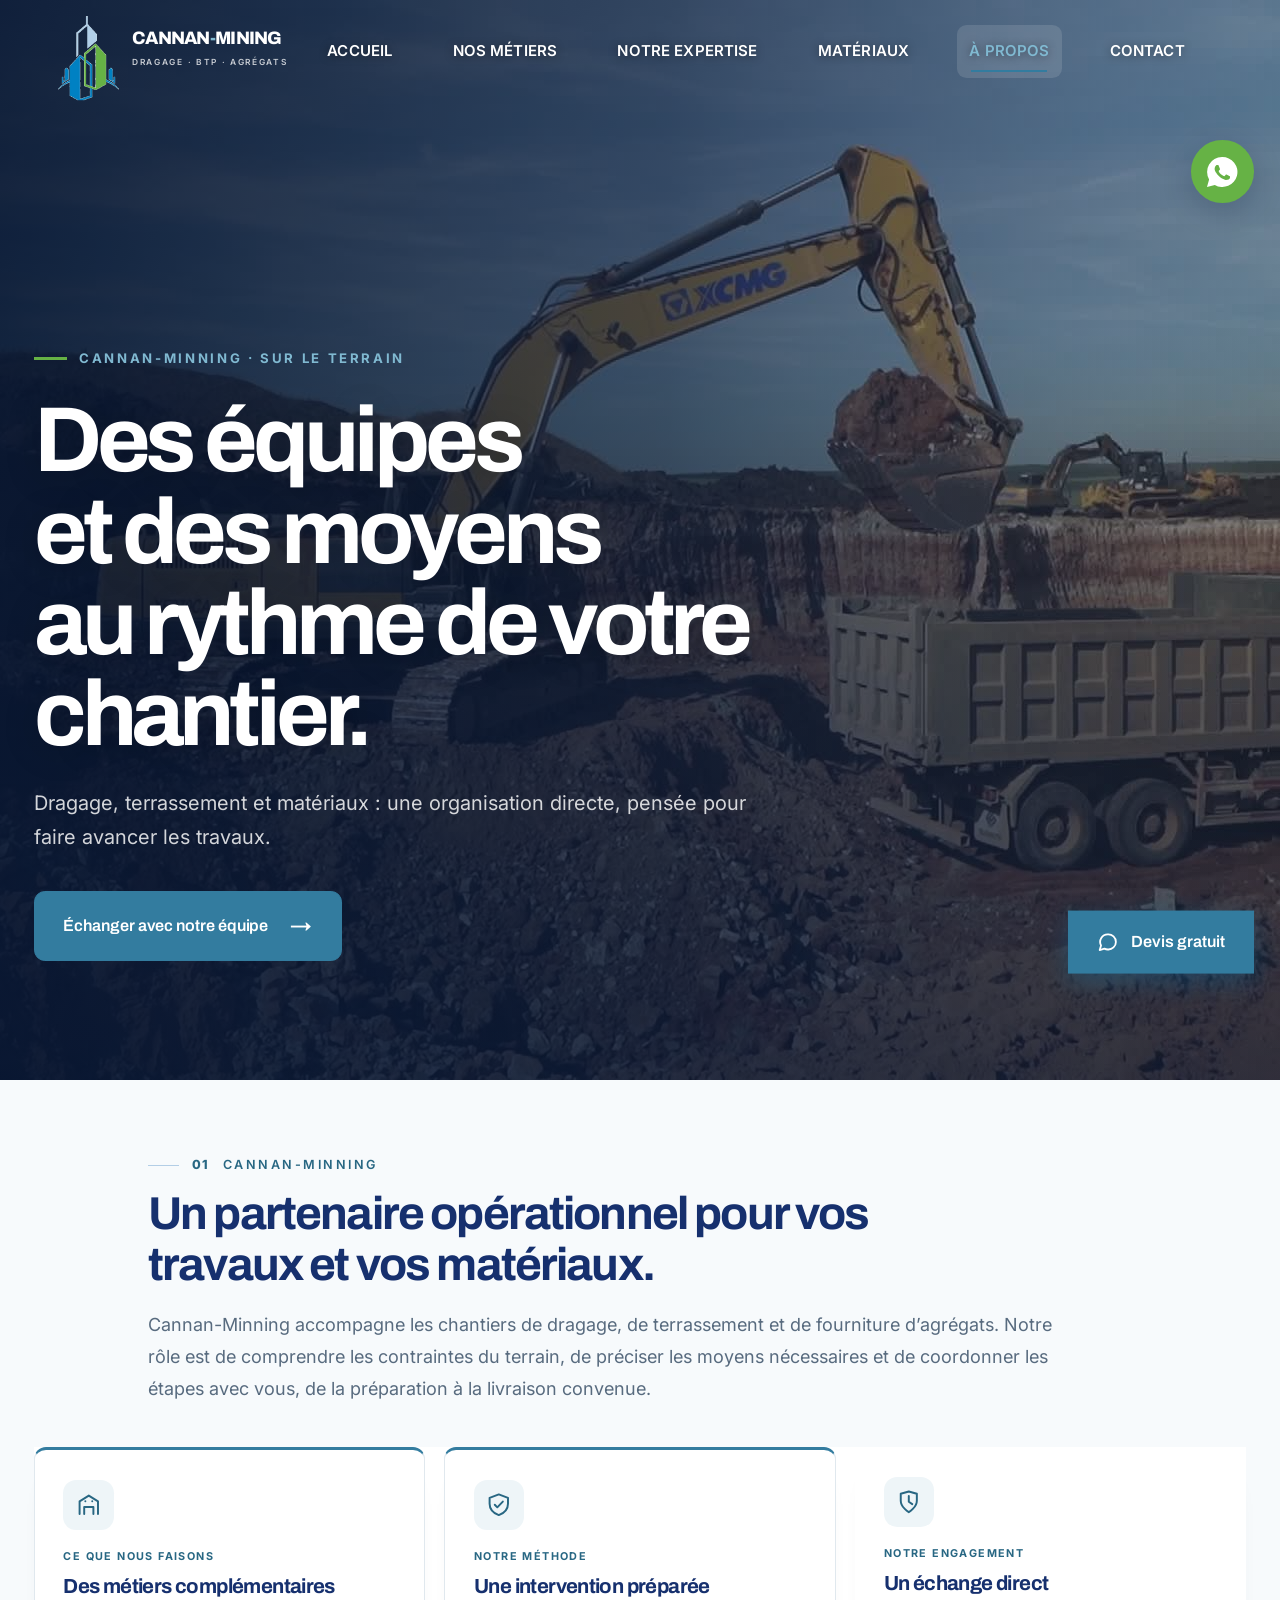
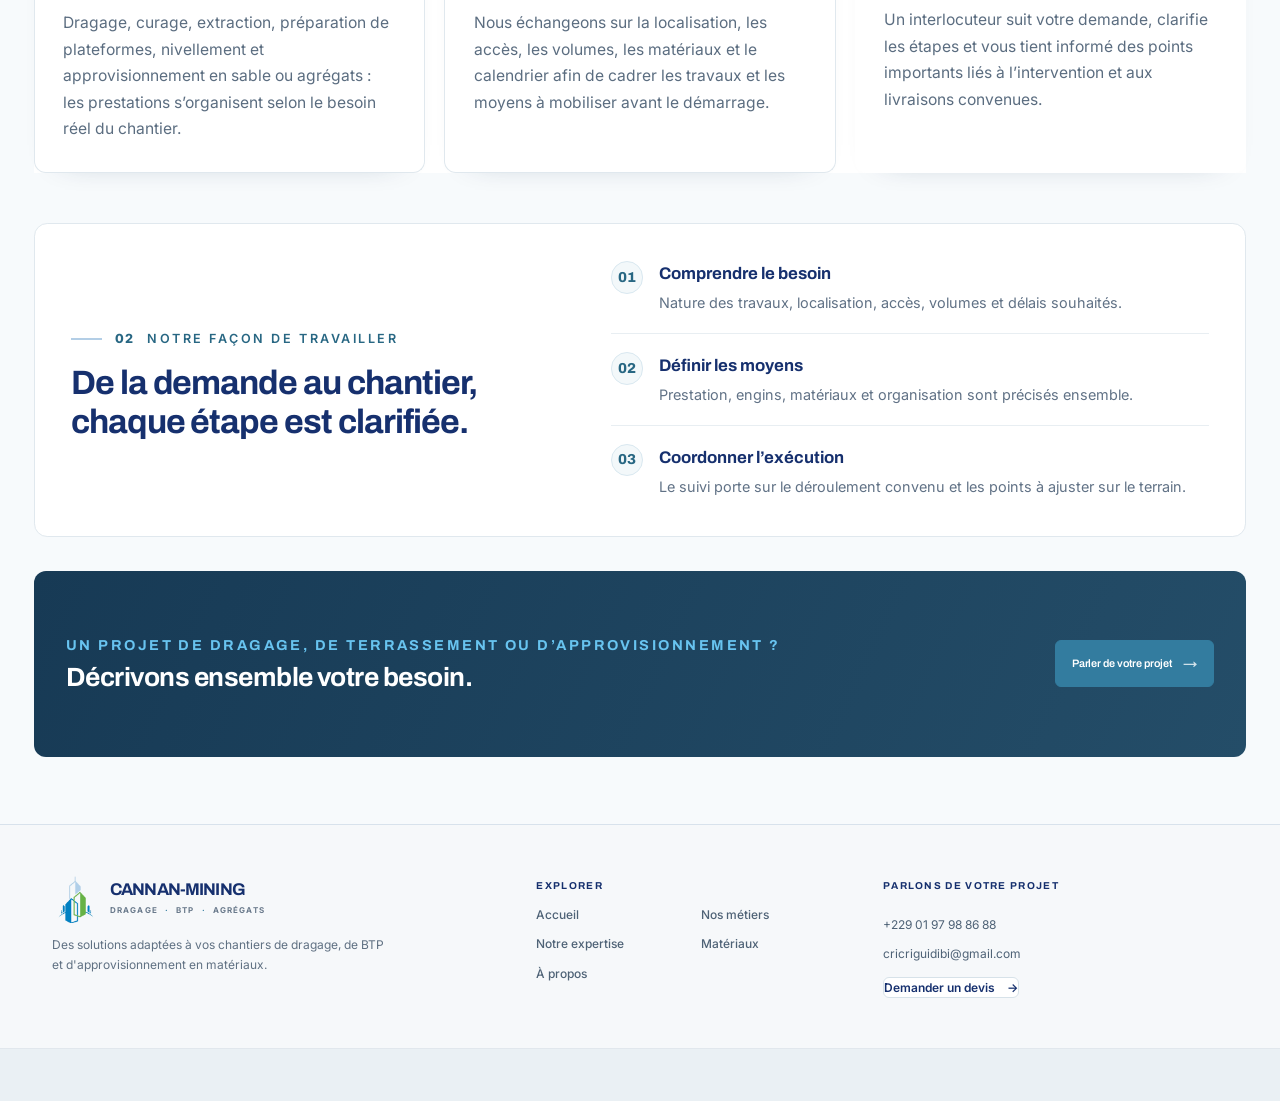
==== commit ace4a536: "Update canal mining: apply latest site changes" ====
--- a/about.html
+++ b/about.html
@@ -8,6 +8,17 @@
 
 <meta name="viewport" content="width=device-width, initial-scale=1">
 
+<script>
+const navigationEntry=performance.getEntriesByType('navigation')[0];
+if('scrollRestoration' in history)history.scrollRestoration=navigationEntry&&navigationEntry.type==='reload'?'manual':'auto';
+if(navigationEntry&&navigationEntry.type==='reload'){
+  if(location.hash)history.replaceState(history.state,'',location.pathname+location.search);
+  window.addEventListener('pageshow',()=>window.scrollTo({top:0,left:0,behavior:'instant'}),{once:true});
+  window.addEventListener('pagehide',()=>history.scrollRestoration='auto',{once:true});
+  window.scrollTo({top:0,left:0,behavior:'instant'});
+}
+</script>
+
 <title>&Agrave; propos de Cannan-Minning</title>
 
 <meta name="description" content="D&eacute;couvrez Cannan-Minning, ses &eacute;quipes, ses engagements et ses domaines d&rsquo;intervention.">
@@ -36,7 +47,7 @@
 
 <link href="https://fonts.googleapis.com/css2?family=Archivo:wght@500;600;700;800&family=Inter:wght@400;500;600;700&display=swap" rel="stylesheet">
 
-<link rel="stylesheet" href="styles.css?v=20261005-15">
+<link rel="stylesheet" href="styles.css?v=20261006-52">
 
 <noscript><style>.rv,.rv-l,.rv-r,.rv-z,.rv-f,table tbody tr{opacity:1!important;transform:none!important;filter:none!important}.sprog{display:none}
 
@@ -146,12 +157,10 @@
 
     <nav>
       <a href="index.html" data-page="home">Accueil</a>
-      <a href="services.html" data-page="services">Prestations</a>
+      <a href="services.html" data-page="services">Nos m&eacute;tiers</a>
+      <a href="dispositif.html#dispositif" data-page="advantages">Notre expertise</a>
+      <a href="materials.html" data-page="materials">Mat&eacute;riaux</a>
       <a href="about.html" data-page="about">&Agrave; propos</a>
-      <a href="materials.html" data-page="materials">Mat&eacute;riaux</a>
-      <a href="projects.html" data-page="projects">R&eacute;alisations</a>
-      <a href="dispositif.html#dispositif" data-page="advantages">Dispositif</a>
-      
       <a href="contact.html" data-page="contact">Contact</a>
     </nav>
 
@@ -167,12 +176,10 @@
 
   <div class="mn" id="mn"><div class="w">
     <a href="index.html" data-page="home">Accueil</a>
-    <a href="services.html" data-page="services">Prestations</a>
+    <a href="services.html" data-page="services">Nos m&eacute;tiers</a>
+    <a href="dispositif.html#dispositif" data-page="advantages">Notre expertise</a>
+    <a href="materials.html" data-page="materials">Mat&eacute;riaux</a>
     <a href="about.html" data-page="about">&Agrave; propos</a>
-    <a href="materials.html" data-page="materials">Mat&eacute;riaux</a>
-    <a href="projects.html" data-page="projects">R&eacute;alisations</a>
-    <a href="dispositif.html#dispositif" data-page="advantages">Dispositif</a>
-    
     <a href="contact.html" data-page="contact">Contact</a>
     <a href="contact.html#devis" class="b b-b">Demander un devis</a>
   </div></div>
@@ -195,206 +202,97 @@
 
   <div class="w">
 
-    <div class="sh rv">
-
+    <div class="about-intro rv">
+      <span class="lb"><span class="ix">01</span> Cannan-Minning</span>
+      <h2>Un partenaire opérationnel pour vos travaux et vos matériaux.</h2>
+      <p>Cannan-Minning accompagne les chantiers de dragage, de terrassement et de fourniture d’agrégats. Notre rôle est de comprendre les contraintes du terrain, de préciser les moyens nécessaires et de coordonner les étapes avec vous, de la préparation à la livraison convenue.</p>
+    </div>
+
+    <div class="about-pillars">
+      <article class="about-pillar rv">
+        <span class="about-pillar__icon" aria-hidden="true">
+          <svg viewBox="0 0 24 24" fill="none" stroke="currentColor" stroke-width="1.7" stroke-linecap="round" stroke-linejoin="round"><path d="M4 20V9l8-5 8 5v11"/><path d="M8 20v-6h8v6"/><path d="M9 9h.01M15 9h.01"/></svg>
+        </span>
+        <span class="about-pillar__eyebrow">Ce que nous faisons</span>
+        <h3>Des métiers complémentaires</h3>
+        <p>Dragage, curage, extraction, préparation de plateformes, nivellement et approvisionnement en sable ou agrégats : les prestations s’organisent selon le besoin réel du chantier.</p>
+      </article>
+      <article class="about-pillar rv">
+        <span class="about-pillar__icon" aria-hidden="true">
+          <svg viewBox="0 0 24 24" fill="none" stroke="currentColor" stroke-width="1.7" stroke-linecap="round" stroke-linejoin="round"><path d="M12 3 4 6v5c0 5 3.4 8.2 8 10 4.6-1.8 8-5 8-10V6l-8-3Z"/><path d="m8.5 12 2.2 2.2 4.8-5"/></svg>
+        </span>
+        <span class="about-pillar__eyebrow">Notre méthode</span>
+        <h3>Une intervention préparée</h3>
+        <p>Nous échangeons sur la localisation, les accès, les volumes, les matériaux et le calendrier afin de cadrer les travaux et les moyens à mobiliser avant le démarrage.</p>
+      </article>
+      <article class="about-pillar rv">
+        <span class="about-pillar__icon" aria-hidden="true">
+          <svg viewBox="0 0 24 24" fill="none" stroke="currentColor" stroke-width="1.7" stroke-linecap="round" stroke-linejoin="round"><path d="M12 21s7-4.2 7-10V5l-7-2-7 2v6c0 5.8 7 10 7 10Z"/><path d="M12 7v5l3 2"/></svg>
+        </span>
+        <span class="about-pillar__eyebrow">Notre engagement</span>
+        <h3>Un échange direct</h3>
+        <p>Un interlocuteur suit votre demande, clarifie les étapes et vous tient informé des points importants liés à l’intervention et aux livraisons convenues.</p>
+      </article>
+    </div>
+
+    <div class="about-detail rv">
+      <div class="about-detail__title">
+        <span class="lb"><span class="ix">02</span> Notre façon de travailler</span>
+        <h2>De la demande au chantier, chaque étape est clarifiée.</h2>
+      </div>
+      <ol class="about-steps">
+        <li><span>01</span><div><b>Comprendre le besoin</b><p>Nature des travaux, localisation, accès, volumes et délais souhaités.</p></div></li>
+        <li><span>02</span><div><b>Définir les moyens</b><p>Prestation, engins, matériaux et organisation sont précisés ensemble.</p></div></li>
+        <li><span>03</span><div><b>Coordonner l’exécution</b><p>Le suivi porte sur le déroulement convenu et les points à ajuster sur le terrain.</p></div></li>
+      </ol>
+    </div>
+
+    <div class="about-contact-strip content-cta">
       <div>
-
-        <span class="lb"><span class="ix">02</span> À propos</span>
-
-        <h2>CANNAN-MINING</h2>
-
+        <span class="about-contact-strip__eyebrow">Un projet de dragage, de terrassement ou d’approvisionnement&nbsp;?</span>
+        <b>Décrivons ensemble votre besoin.</b>
       </div>
-
-    </div>
-
-    <div class="apropos-hero">
-
-      <div class="card">
-
-        <p>Cannan-Mining accompagne les chantiers de dragage, de terrassement et de fourniture de sable avec une organisation simple, fiable et orientée résultat. Nous intervenons pour la préparation de terrain, l’extraction, le curage, la mise en place de matériaux et la livraison sur site, avec un souci constant de qualité, de sécurité et de délais.</p>
-
-        <div class="badges">
-
-          <span class="badge az">Qualité et sécurité</span>
-
-          <span class="badge">Délais respectés</span>
-
-          <span class="badge">Terrain et matériaux</span>
-
-          <span class="badge">Équipe mobile</span>
-
-          <span class="badge">Matériel professionnel</span>
-
-        </div>
-
-      </div>
-
-      <div class="card">
-
-        <h3>Identité et activités</h3>
-
-        <ul class="list">
-
-          <li>Dragage de sable, terrassement, petites roches, fourniture de sable</li>
-
-          <li>Intervention sur chantiers BTP, VRD et ouvrages divers</li>
-
-          <li>Matériel professionnel et équipes de chantier</li>
-
-          <li>Zone d’intervention : départements limitrophes</li>
-
-          <li>Devis rapide sous 24 heures</li>
-
-        </ul>
-
-      </div>
-
-    </div>
-
-    <div class="apropos-grid">
-
-      <div class="blk">
-
-        <h3>Nos engagements</h3>
-
-        <ul class="list">
-
-          <li>Assurer une exécution fiable et conforme aux exigences du chantier</li>
-
-          <li>Livrer des matériaux propres, calibrés et adaptés à chaque usage</li>
-
-          <li>Proposer une réponse rapide avec un seul interlocuteur</li>
-
-          <li>Respecter les délais, la sécurité et les contraintes de terrain</li>
-
-        </ul>
-
-      </div>
-
-      <div class="blk">
-
-        <h3>Domaines d’intervention</h3>
-
-        <ul class="list">
-
-          <li>Terrassement et préparation de plateforme</li>
-
-          <li>Dragage de sable et curage de lits</li>
-
-          <li>Fourniture de sable et de petites roches</li>
-
-          <li>Travaux de remblai, nivellement et accès chantier</li>
-
-          <li>Chantiers publics, privés et industriels</li>
-
-        </ul>
-
-      </div>
-
-      <div class="blk">
-
-        <h3>Moyens humains et techniques</h3>
-
-        <p>Une équipe mobilisable et des engins adaptés aux missions les plus exigeantes. Nous organisons les interventions avec une logique de production claire, de sécurité et de disponibilité.</p>
-
-      </div>
-
-      <div class="blk">
-
-        <h3>Notre approche</h3>
-
-        <ul class="list">
-
-          <li>Analyse rapide du besoin, du site et des contraintes de chantier</li>
-
-          <li>Chiffrage précis et devis clair avant toute intervention</li>
-
-          <li>Exécution sur le terrain avec suivi et coordination continue</li>
-
-          <li>Livraison organisée pour ne pas ralentir votre planning</li>
-
-        </ul>
-
-      </div>
-
-    </div>
-
+      <a class="b b-b" href="contact.html#devis">Parler de votre projet <span aria-hidden="true">→</span></a>
+    </div>
   </div>
 
 </section>
 </main>
-<footer class="ft">
-
-  <!-- Pexels: "Heavy Construction Site with Excavator and Dump Truck" (35649973), Pexels License -->
-  <img class="ft-video" src="img/footer-action-poster.jpg" alt="" aria-hidden="true" loading="lazy" decoding="async">
-
-  <div class="w">
-
-    <div class="ft-g">
-
-      <div>
-
-        <a href="index.html#top" class="br">
-
-          <span class="br-m"><img src="img/logo-icon.png" alt="" width="44" height="44" decoding="async"></span>
-
-          <span><span class="br-n">CANNAN<i>-</i>MINING</span><span class="br-s">Dragage · BTP · Agrégats</span></span>
-
+<footer class="ft" id="site-footer">
+  <div class="ft-main">
+    <div class="w ft-compact">
+      <section class="ft-compact-brand" aria-label="Cannan-Minning">
+        <a href="index.html#top" class="ft-brand__logo">
+          <span class="br-m"><img src="img/logo-icon.png" alt="" width="64" height="64" decoding="async"></span>
+          <span><strong>CANNAN-MINING</strong><small>DRAGAGE <i>&middot;</i> BTP <i>&middot;</i> AGR&Eacute;GATS</small></span>
         </a>
-
-        <p>Entreprise de dragage, de terrassement et de fourniture d’agrégats. Nous intervenons sur les chantiers BTP, VRD, ZAC et industriels de votre région.</p>
-
-        <div class="sc">
-
-          <a href="#" aria-label="Facebook"><svg width="15" height="15" viewBox="0 0 24 24" fill="rgba(255,255,255,.65)"><path d="M14 9h3V6h-3c-2.2 0-4 1.8-4 4v2H8v3h2v7h3v-7h2.5l.5-3H13v-2c0-.6.4-1 1-1z"/></svg></a>
-
-          <a href="#" aria-label="LinkedIn"><svg width="15" height="15" viewBox="0 0 24 24" fill="rgba(255,255,255,.65)"><path d="M6.9 8.5H4V20h2.9V8.5zM5.4 7.2a1.7 1.7 0 110-3.4 1.7 1.7 0 010 3.4zM20 13.6c0-3-1.6-4.4-3.7-4.4-1.7 0-2.5.9-2.9 1.6V8.5H10.5V20h2.9v-6c0-1.6.3-3.1 2.3-3.1s1.9 1.8 1.9 3.2V20H20v-6.4z"/></svg></a>
-
-          <a href="https://wa.me/2290197988688" target="_blank" rel="noopener noreferrer" aria-label="WhatsApp"><svg width="15" height="15" viewBox="0 0 24 24" fill="rgba(255,255,255,.65)"><path d="M12 2a10 10 0 00-8.6 15L2 22l5.2-1.4A10 10 0 1012 2zm5.3 14c-.2.6-1.2 1.2-1.7 1.2-.5.1-1 .1-1.7-.1-.4-.1-.9-.3-1.5-.6-2.6-1.1-4.3-3.9-4.4-4.1-.1-.2-1-1.4-1-2.6s.6-1.8.9-2.1c.2-.2.5-.3.7-.3h.5c.2 0 .4 0 .6.5l.8 2c.1.2.1.4 0 .5l-.4.5-.3.3c-.1.1-.2.3 0 .5.1.3.6 1.1 1.4 1.8 1 .9 1.8 1.1 2 1.2.3.1.4.1.5-.1l.7-.8c.2-.2.3-.2.5-.1l1.9.9c.2.1.4.2.4.3.1.2.1.7-.1 1.2z"/></svg></a>
-
+        <p>Des solutions adapt&eacute;es &agrave; vos chantiers de dragage, de BTP et d'approvisionnement en mat&eacute;riaux.</p>
+      </section>
+      <nav class="ft-compact-nav" aria-label="Navigation de pied de page">
+        <h3>Explorer</h3>
+        <div class="ft-compact-links">
+          <a href="index.html">Accueil</a>
+          <a href="services.html">Nos m&eacute;tiers</a>
+          <a href="dispositif.html#dispositif">Notre expertise</a>
+          <a href="materials.html">Mat&eacute;riaux</a>
+          <a href="about.html">&Agrave; propos</a>
         </div>
-
-      </div>
-
-      <div>
-
-        <h4>Navigation</h4>
-
-        <ul><li><a href="index.html">Accueil</a></li><li><a href="services.html">Prestations</a></li><li><a href="about.html">À propos</a></li><li><a href="materials.html">Matériaux</a></li><li><a href="projects.html">Réalisations</a></li><li><a href="dispositif.html#dispositif">Dispositif</a></li><li><a href="contact.html">Contact</a></li></ul>
-
-      </div>
-
-      <div>
-
-        <h4>Prestations</h4>
-
-        <ul><li><a href="services.html">Dragage de sable</a></li><li><a href="services.html">BTP et terrassement</a></li><li><a href="services.html">Petites roches</a></li><li><a href="services.html">Vente de sable</a></li></ul>
-
-      </div>
-
-      <div>
-
-        <h4>Nous joindre</h4>
-
-        <ul><li><a href="tel:+2290197988688">229 01 97 98 86 88</a></li><li><a href="mailto:cricriguidibi@gmail.com">cricriguidibi@gmail.com</a></li><li>Lun–Sam · 07h00–18h00</li></ul>
-
-      </div>
-
-    </div>
-
-    <div class="ft-b">
-
-      <span>© <span id="yr"></span> Cannan-Minning · Tous droits réservés.</span>
-
-      <span>Mentions légales · Politique de confidentialité</span>
-
-    </div>
-
+      </nav>
+      <section class="ft-compact-contact">
+        <h3>Parlons de votre projet</h3>
+        <a href="tel:+2290197988688">+229 01 97 98 86 88</a>
+        <a href="mailto:cricriguidibi@gmail.com">cricriguidibi@gmail.com</a>
+        <a class="ft-compact-cta" href="contact.html#devis">Demander un devis <span aria-hidden="true">&rarr;</span></a>
+      </section>
+    </div>
   </div>
-
+  <div class="ft-bottom"><div class="w ft-bottom__inner">
+    <span>&copy; <span id="yr"></span> CANNAN-MINING. Tous droits r&eacute;serv&eacute;s.</span>
+    <a class="ft-top" href="#top"><span aria-hidden="true">&uarr;</span> Retour en haut</a>
+  </div></div>
 </footer>
 <a href="contact.html#devis" class="fab" id="fab"><svg width="18" height="18" viewBox="0 0 24 24" fill="none" stroke="currentColor" stroke-width="2" stroke-linecap="round" stroke-linejoin="round"><path d="M21 11.5a8.4 8.4 0 01-9 8.4 8.5 8.5 0 01-3.8-.9L3 20.5l1.5-5.1A8.4 8.4 0 0112 3.1a8.4 8.4 0 019 8.4z"/></svg><span>Devis gratuit</span></a>
 <a class="wa" href="https://wa.me/2290197988688?text=Bonjour%2C%20je%20souhaite%20discuter%20de%20vos%20services." target="_blank" rel="noopener noreferrer" aria-label="Discuter directement avec Cannan-Minning sur WhatsApp"><svg viewBox="0 0 24 24" fill="currentColor" aria-hidden="true"><path d="M12 2a10 10 0 00-8.6 15L2 22l5.2-1.4A10 10 0 1012 2zm5.3 14c-.2.6-1.2 1.2-1.7 1.2-.5.1-1 .1-1.7-.1-.4-.1-.9-.3-1.5-.6-2.6-1.1-4.3-3.9-4.4-4.1-.1-.2-1-1.4-.9-2.6s.6-1.8.9-2.1c.2-.2.5-.3.7-.3h.5c.2 0 .4 0 .6.5l.8 2c.1.2.1.4 0 .5l-.4.5-.3.3c-.1.1-.2.3 0 .5.1.3.6 1.1 1.4 1.8 1 .9 1.8 1.1 2 1.2.3.1.4.1.5-.1l.7-.8c.2-.2.3-.2.5-.1l1.9.9c.2.1.4.2.4.3.1.2.1.7-.1 1.2z"/></svg></a>
-<script src="site.js"></script>
+<script src="site.js?v=20261006-07"></script>
 </body>
 </html>
--- a/styles.css
+++ b/styles.css
@@ -846,37 +846,149 @@
 
 /* ============ FOOTER ============ */
 
-.ft{position:relative;isolation:isolate;overflow:hidden;background:var(--navy-dd);color:rgba(255,255,255,.55);padding:56px 0 22px}
-
-.ft-video{position:absolute;inset:0;z-index:0;width:100%;height:100%;object-fit:cover;
-  object-position:center 52%;pointer-events:none}
-
-.ft::before{content:"";position:absolute;inset:0;z-index:1;pointer-events:none;
-  background:linear-gradient(90deg,rgba(10,26,61,.84),rgba(10,26,61,.68) 55%,rgba(10,26,61,.8))}
+.ft{position:relative;isolation:isolate;overflow:hidden;background:linear-gradient(180deg,#f7fafc 0%,#eef4f9 100%);color:#33475f;padding:26px 0 16px;border-top:1px solid var(--line);box-shadow:inset 0 1px 0 rgba(255,255,255,.7)}
+
+.ft-video{position:absolute;inset:0;z-index:0;width:100%;height:100%;object-fit:cover;object-position:center 52%;pointer-events:none;filter:grayscale(.2) contrast(1.08)}
+
+.ft::before{content:"";position:absolute;inset:0;z-index:1;pointer-events:none;background:linear-gradient(180deg,rgba(255,255,255,.2) 0%,rgba(255,255,255,0) 100%)}
 
 .ft>.w{position:relative;z-index:2}
 
-.ft-g{display:grid;grid-template-columns:1.7fr 1fr 1fr 1.25fr;gap:44px;padding-bottom:42px;border-bottom:1px solid var(--lineD)}
-
-.ft p{font-size:13.5px;line-height:1.72;margin-top:20px;max-width:330px}
-
-.ft h4{color:#fff;font-size:10px;font-weight:600;letter-spacing:.18em;text-transform:uppercase;margin-bottom:22px;font-family:'Archivo',sans-serif}
-
-.ft ul{list-style:none;display:grid;gap:11px;font-size:13.5px}
-
-.ft a{transition:color .2s}
-
-.ft a:hover{color:#fff}
-
-.ft-b{display:flex;justify-content:space-between;gap:16px;flex-wrap:wrap;padding-top:22px;font-size:12px;color:rgba(255,255,255,.32)}
-
-.sc{display:flex;gap:8px;margin-top:22px}
-
-.sc a{width:38px;height:38px;border:1px solid var(--lineD);display:grid;place-items:center;transition:.22s}
-
-.sc a:hover{border-color:var(--azur-l)}
-
-.sc a:hover svg{fill:var(--azur-l)}
+.ft-g{display:grid;grid-template-columns:1.7fr 1fr 1fr 1.25fr;gap:44px;padding-bottom:32px;border-bottom:1px solid rgba(25,46,74,.1)}
+
+.ft p{font-size:13.5px;line-height:1.72;margin-top:16px;max-width:330px;color:#4f6178}
+
+.ft h4{color:var(--navy);font-size:10px;font-weight:700;letter-spacing:.18em;text-transform:uppercase;margin-bottom:18px;font-family:'Archivo',sans-serif}
+
+.ft ul{list-style:none;display:grid;gap:9px;font-size:13.5px}
+
+.ft a{transition:color .2s, border-color .2s, background .2s}
+
+.ft a:hover{color:var(--navy)}
+
+.ft-b{display:flex;justify-content:space-between;gap:16px;flex-wrap:wrap;padding-top:18px;font-size:12px;color:rgba(30,46,68,.6)}
+
+.sc{display:flex;gap:10px;margin-top:18px;flex-wrap:wrap}
+
+.sc a{width:38px;height:38px;border:1px solid rgba(28,56,86,.12);background:#fff;display:grid;place-items:center;transition:.22s;border-radius:50%;box-shadow:0 8px 18px rgba(17,34,58,.04)}
+
+.sc a:hover{border-color:rgba(7,152,214,.38);background:#f3fbff;transform:translateY(-2px)}
+
+.sc a:hover svg{fill:var(--azur)}
+
+.ft-newsletter{position:relative;isolation:isolate;display:flex;min-height:150px;align-items:center;overflow:hidden;border:1px solid rgba(36,70,106,.12);border-radius:20px;background:#f3f8fc;box-shadow:0 18px 40px -30px rgba(12,34,58,.22);margin-bottom:22px}
+
+.ft-newsletter__video,.ft-newsletter__shade{position:absolute;inset:0;width:100%;height:100%}
+
+.ft-newsletter__video{display:none}
+
+.ft-newsletter__shade{background:linear-gradient(90deg,rgba(13,50,88,.04),rgba(13,50,88,.02))}
+
+.ft-newsletter__inner{display:grid;grid-template-columns:minmax(0,1.1fr) minmax(300px,.9fr);align-items:center;gap:28px;padding-top:22px;padding-bottom:22px;position:relative;z-index:2}
+
+.ft-newsletter__copy{max-width:560px;position:relative;z-index:1}
+
+.ft-newsletter__copy h2{font-size:clamp(1.5rem,2.4vw,2.2rem);line-height:1.16;color:var(--navy);margin:8px 0}
+
+.ft-newsletter__copy p{margin:0;color:#4f6178;max-width:420px}
+
+.ft-eyebrow{display:inline-flex;align-items:center;gap:10px;font-size:10px;letter-spacing:.18em;text-transform:uppercase;color:var(--azur-d);font-weight:700}
+
+.ft-eyebrow i{display:inline-block;width:36px;height:1px;background:linear-gradient(90deg,rgba(2,129,194,.8),rgba(2,129,194,0));}
+
+.ft-main{position:relative;z-index:2;padding-top:4px}
+
+.ft-main__grid{display:grid;grid-template-columns:minmax(0,1.2fr) minmax(0,.7fr) minmax(0,1.15fr) minmax(0,1.05fr) minmax(0,1.05fr);gap:20px;padding:22px 18px;border:1px solid rgba(29,58,88,.08);border-radius:20px;background:rgba(255,255,255,.52);backdrop-filter:blur(6px);box-shadow:0 18px 38px -30px rgba(6,33,61,.22)}
+
+.ft-brand,.ft-column{padding:6px 4px}
+
+.ft-brand__logo{display:flex;align-items:center;gap:14px;color:var(--navy);text-decoration:none}
+
+.ft-brand__logo .br-m{width:54px;height:54px;border:1px solid rgba(29,58,88,.08);background:#fff;border-radius:16px;display:grid;place-items:center;box-shadow:0 8px 18px rgba(17,34,58,.04)}
+
+.ft-brand__logo strong{display:block;font-family:'Archivo',sans-serif;letter-spacing:-.05em;font-size:1.1rem;color:var(--navy)}
+
+.ft-brand__logo small{display:block;letter-spacing:.14em;text-transform:uppercase;font-size:9px;color:#5c7189;margin-top:4px}
+
+.ft-brand p{margin-top:16px;max-width:330px}
+
+.ft-social{display:flex;gap:10px;margin-top:18px}
+
+.ft-social a{width:36px;height:36px;border-radius:50%;background:#fff;border:1px solid rgba(29,58,88,.08);display:grid;place-items:center;transition:.2s;box-shadow:0 10px 18px rgba(17,34,58,.04)}
+
+.ft-social a:hover{background:#edf8ff;border-color:rgba(16,124,183,.24);transform:translateY(-2px)}
+
+.ft-social a svg{width:16px;height:16px;fill:#415d7a}
+
+.ft-brand__motto{display:flex;align-items:center;gap:12px;margin-top:22px;padding-top:12px;border-top:1px solid rgba(29,58,88,.1);font-size:10px;letter-spacing:.16em;text-transform:uppercase;color:#46627d}
+
+.ft-brand__motto i{display:inline-block;width:12px;height:12px;border-radius:50%;background:var(--azur);box-shadow:0 0 0 6px rgba(2,129,194,.12)}
+
+.ft-column h3{font-size:10px;letter-spacing:.18em;text-transform:uppercase;color:var(--navy);margin:0 0 14px;font-family:'Archivo',sans-serif}
+
+.ft-nav ul{list-style:none;display:grid;gap:10px}
+
+.ft-nav a{color:#49637d;font-size:14px}
+
+.ft-service{display:grid;grid-template-columns:28px 1fr;gap:12px;align-items:flex-start;padding:10px 0;border-bottom:1px solid rgba(29,58,88,.08)}
+
+.ft-service:last-of-type{border-bottom:0}
+
+.ft-icon{width:28px;height:28px;border-radius:10px;background:#edf8ff;display:grid;place-items:center;border:1px solid rgba(28,123,183,.12)}
+
+.ft-icon svg{width:15px;height:15px;stroke:var(--azur);fill:none;stroke-width:1.8}
+
+.ft-service span{display:block}
+
+.ft-service a{font-size:14px;color:var(--navy);text-decoration:none}
+
+.ft-service small{display:block;margin-top:5px;color:#5f7287;line-height:1.55}
+
+.ft-outline-link{display:inline-flex;align-items:center;gap:8px;margin-top:16px;color:var(--navy);text-decoration:none;padding:10px 16px;border-radius:999px;border:1px solid rgba(29,58,88,.12);background:#fff;font-weight:600;box-shadow:0 8px 18px rgba(17,34,58,.03)}
+
+.ft-outline-link:hover{border-color:rgba(2,129,194,.24);background:#f3fbff}
+
+.ft-contact__item{display:grid;grid-template-columns:26px 1fr;gap:10px;align-items:start;padding:9px 0}
+
+.ft-contact__item .ft-icon{width:26px;height:26px;background:#eefaf6;border-color:rgba(30,184,146,.12)}
+
+.ft-contact__item .ft-icon svg{stroke:none;fill:#1c9d7b;width:13px;height:13px}
+
+.ft-contact__item small{display:block;color:#607a91;font-size:10px;letter-spacing:.14em;text-transform:uppercase;margin-bottom:5px}
+
+.ft-contact__item a{display:block;color:var(--navy);text-decoration:none;font-weight:600;line-height:1.5}
+
+.ft-contact__item a:hover{color:var(--azur)}
+
+.ft-newsletter__form{display:grid;grid-template-columns:auto minmax(0,1fr) auto;align-items:center;gap:10px;padding:10px 12px 10px 14px;border-radius:14px;background:#fff;border:1px solid rgba(29,58,88,.08);position:relative;z-index:2;box-shadow:0 12px 20px rgba(17,34,58,.03)}
+
+.ft-newsletter__form svg{width:18px;height:18px;stroke:var(--azur);flex-shrink:0}
+
+.ft-newsletter__form input{background:transparent;border:0;color:var(--navy);padding:9px 0;font-size:14px;outline:0;min-width:0}
+
+.ft-newsletter__form input::placeholder{color:#7a8ea6}
+
+.ft-newsletter__form button{border:0;background:linear-gradient(135deg,#0b8dcf,#0d6ca6);color:#fff;padding:11px 16px;border-radius:10px;font-weight:700;cursor:pointer;box-shadow:0 10px 18px rgba(2,129,194,.18)}
+
+.ft-newsletter__status{grid-column:1 / -1;margin:0;padding-top:6px;color:var(--azur-d);font-size:12px}
+
+.expertise-showcase{margin-top:22px}
+
+@media(max-width:1080px){
+  .ft-newsletter__inner,.ft-main__grid{grid-template-columns:1fr 1fr}
+  .ft-main__grid{gap:18px}
+}
+
+@media(max-width:720px){
+  .ft{padding-top:22px}
+  .ft-main__grid{grid-template-columns:1fr;gap:16px;padding:18px 16px}
+  .ft-newsletter__inner{grid-template-columns:1fr;gap:12px;padding-top:18px;padding-bottom:18px}
+  .ft-newsletter__form{grid-template-columns:1fr;gap:8px;padding:12px}
+  .ft-newsletter__form button{width:100%}
+  .ft-brand__logo{align-items:flex-start}
+  .ft-column h3{margin-bottom:10px}
+  .ft-brand__motto{letter-spacing:.12em}
+}
 
 
 
@@ -1810,8 +1922,15 @@
   html{zoom:1.2}
 }
 @media(min-width:1101px) and (max-width:1360px) and (hover:hover) and (pointer:fine){
-  nav,.hd-r .b{display:none}
-  .bk{display:grid}
+  .hd-i{gap:10px}
+  .br{gap:8px}
+  .br-m{width:48px;height:48px}
+  .br-n{font-size:15px}
+  .br-s{font-size:7px}
+  nav{gap:0}
+  nav a{padding:8px 6px;font-size:11px}
+  nav a::after{left:6px;right:6px}
+  .hd-r .b,.bk{display:none}
 }
 
 
@@ -2078,3 +2197,1127 @@
   .hero-play{width:auto;margin-top:0;gap:12px;font-size:13px}
   .hero-play__i{width:40px;height:40px}
 }
+
+/* Content layouts aligned with the seven-page site mockup. */
+.home-overview{background:#fff}
+.home-overview .media-showcase__grid{grid-template-columns:.9fr 1.1fr;gap:clamp(30px,5vw,68px)}
+.home-overview .media-showcase__copy h2{font-size:clamp(2rem,3.4vw,3.1rem)}
+.home-directory{background:linear-gradient(180deg,#fff 0%,#f4f9fc 100%)}
+.home-directory .sh{margin-bottom:30px}
+.home-directory .sh h2{max-width:600px}
+.home-links{grid-template-columns:repeat(3,minmax(0,1fr));gap:18px}
+.home-links .svc{display:flex;flex-direction:column;min-width:0;padding:0 0 22px;border-radius:5px}
+.home-links .svc::before{z-index:2}
+.home-link__image{width:100%;height:170px;object-fit:cover}
+.home-link__number{position:absolute;top:184px;right:18px;color:#dceaf3;font-family:'Archivo',sans-serif;font-size:34px;font-weight:800;line-height:1}
+.home-links .svc h3,.home-links .svc p,.home-links .svc .svc-a{margin-left:20px;margin-right:20px}
+.home-links .svc h3{margin-top:18px;padding-right:34px}
+.home-links .svc p{margin-top:10px;flex:1}
+.home-links .svc .svc-a{margin-top:14px}
+.home-contact-strip,.about-contact-strip{display:flex;align-items:center;justify-content:space-between;gap:24px;margin-top:28px;padding:24px 30px;background:var(--navy-dd);color:#fff}
+.home-contact-strip>div,.about-contact-strip>div{display:grid;gap:5px}
+.home-contact-strip b,.about-contact-strip b{font-family:'Archivo',sans-serif;font-size:18px;letter-spacing:-.02em}
+.home-contact-strip span,.about-contact-strip span{color:rgba(255,255,255,.76);font-size:13px}
+.home-contact-strip .b,.about-contact-strip .b{border-radius:5px}
+
+.service-list{display:grid;gap:14px}
+.service-row{position:relative;display:grid;grid-template-columns:minmax(210px,.72fr) minmax(0,1.28fr);grid-template-rows:auto auto 1fr auto;column-gap:28px;align-items:start;padding:0 26px 0 0;background:#fff;border:1px solid var(--line);box-shadow:0 8px 24px rgba(10,26,61,.045);transition:transform .25s var(--e),box-shadow .25s var(--e)}
+.service-row:hover{transform:translateY(-2px);box-shadow:0 15px 32px rgba(10,26,61,.09)}
+.service-row__image{grid-column:1;grid-row:1 / span 4;width:100%;height:100%;min-height:190px;object-fit:cover}
+.service-row .svc-t{grid-column:2;margin:18px 0 8px}
+.service-row .svc-ic{display:none}
+.service-row .svc-n{font-size:28px;color:var(--azur)}
+.service-row h3{grid-column:2;font-size:1.2rem}
+.service-row h3 em{display:block;margin-top:7px}
+.service-row p{grid-column:2;margin-top:8px}
+.service-row .svc-f{grid-column:2;margin-top:12px;padding:10px 0 15px}
+.service-row .svc-f>span{background:var(--azur-tint);color:var(--navy)}
+.service-row .svc-f .svc-a{color:var(--azur-d)}
+
+.material-cards{display:grid;grid-template-columns:repeat(3,minmax(0,1fr));gap:18px}
+.material-card{min-width:0;overflow:hidden;background:#fff;border:1px solid var(--line);box-shadow:0 8px 26px rgba(10,26,61,.06);transition:transform .25s var(--e),box-shadow .25s var(--e)}
+.material-card:hover{transform:translateY(-3px);box-shadow:0 16px 34px rgba(10,26,61,.12)}
+.material-card>img{width:100%;height:170px;object-fit:cover}
+.material-card__body{position:relative;display:flex;flex-direction:column;min-height:220px;padding:20px 21px}
+.material-card__index{position:absolute;top:18px;right:20px;color:#dceaf3;font-family:'Archivo',sans-serif;font-size:29px;font-weight:800}
+.material-card h3{padding-right:42px;font-size:1.18rem}
+.material-card p{margin-top:9px;color:var(--muted);font-size:13px;line-height:1.65}
+.material-card__grades{margin-top:auto;padding-top:15px;color:var(--navy);font-size:10px;font-weight:700;letter-spacing:.1em;text-transform:uppercase}
+.material-card .svc-a{justify-content:space-between;margin-top:13px;padding-top:12px;border-top:1px solid var(--line-s);color:var(--azur-d)}
+
+#realisations .gal{grid-template-columns:repeat(2,minmax(0,1fr));gap:18px}
+#realisations .g{overflow:hidden;border:1px solid var(--line);border-radius:5px;box-shadow:0 8px 24px rgba(10,26,61,.06)}
+#realisations .g-img{border:0}
+#realisations .g-img img,#realisations .g:first-child .g-img img{aspect-ratio:16/8.2}
+#realisations .g-b{padding:17px 19px 20px}
+#realisations .g-b h3{font-size:1.05rem}
+
+.about-intro{max-width:790px;margin:0 auto 28px;text-align:center}
+.about-intro p{color:var(--muted);font-size:15px;line-height:1.8}
+.about-pillars{display:grid;grid-template-columns:repeat(3,minmax(0,1fr));gap:17px}
+.about-pillar{min-width:0;padding:25px 24px;background:#fff;border:1px solid var(--line);border-top:3px solid var(--azur);box-shadow:0 8px 22px rgba(10,26,61,.05)}
+.about-pillar__icon{display:grid;width:34px;height:34px;place-items:center;margin-bottom:16px;background:var(--azur-tint);color:var(--navy);font-family:'Archivo',sans-serif;font-size:11px;font-weight:800}
+.about-pillar h3{font-size:1.1rem}
+.about-pillar p{margin-top:9px;color:var(--muted);font-size:13px;line-height:1.7}
+
+.approach-flow{position:relative;display:grid;grid-template-columns:repeat(5,minmax(0,1fr));gap:0;margin:8px 0 0;padding:0;list-style:none;border:1px solid var(--line);background:#fff}
+.approach-flow::before{position:absolute;top:33px;left:10%;right:10%;height:1px;background:var(--line);content:""}
+.approach-step{position:relative;z-index:1;min-width:0;padding:18px 16px 20px;text-align:center;border-right:1px solid var(--line-s)}
+.approach-step:last-child{border-right:0}
+.approach-step>span{display:grid;width:31px;height:31px;place-items:center;margin:0 auto 14px;border:1px solid #b7d9eb;border-radius:50%;background:#fff;color:var(--azur-d);font-family:'Archivo',sans-serif;font-size:10px;font-weight:800}
+.approach-step b{display:block;color:var(--navy);font-family:'Archivo',sans-serif;font-size:14px}
+.approach-step p{margin-top:7px;color:var(--muted);font-size:11.5px;line-height:1.55}
+.commitment-grid{display:grid;grid-template-columns:repeat(4,minmax(0,1fr));gap:14px}
+.commitment-card{min-width:0;padding:20px 18px;background:#fff;border:1px solid var(--line)}
+.commitment-card>span{display:grid;width:32px;height:32px;place-items:center;margin-bottom:13px;border:1px solid #b7d9eb;border-radius:50%;color:var(--azur-d);font-size:18px;font-weight:700}
+.commitment-card h3{font-size:14px;text-transform:uppercase;letter-spacing:.04em}
+.commitment-card p{margin-top:7px;color:var(--muted);font-size:12px;line-height:1.6}
+
+.cg{grid-template-columns:minmax(0,1.45fr) minmax(290px,.85fr);gap:20px}
+.ct-f{order:0;padding:30px 30px 26px;border-radius:5px;box-shadow:0 8px 24px rgba(10,26,61,.06)}
+.ct-c{order:1;padding:28px 25px;background:#f3f8fc;color:var(--ink);border:1px solid var(--line);border-radius:5px;box-shadow:none}
+.ct-c::before,.ct-ghost{display:none}
+.ct-top{color:var(--azur-d)}
+.ct-lb{color:var(--muted);margin-top:23px}
+.ct-tel{color:var(--navy);font-size:clamp(1.35rem,2vw,1.7rem)}
+.ct-tel:hover{color:var(--azur-d)}
+.ct-sub{color:var(--muted)}
+.ct-mail{color:var(--navy);border-bottom-color:var(--line)}
+.ct-grid{grid-template-columns:1fr;gap:0;background:var(--line);border-color:var(--line);margin-top:21px}
+.ct-i{padding:12px 14px;background:#fff}
+.ct-i:hover{background:#fff}
+.ct-i span{color:var(--muted)}
+.ct-i b{color:var(--navy);font-size:13px;margin-top:4px}
+.ct-i small{color:var(--muted);font-size:11px}
+.ct-foot{margin-top:18px;padding-top:16px;border-top:1px solid var(--line);color:var(--muted);font-size:11.5px}
+
+.service-proof{display:grid;grid-template-columns:repeat(3,minmax(0,1fr)) auto;align-items:center;gap:18px;margin-top:22px;padding:19px 24px;background:var(--navy-dd);color:#fff}
+.service-proof>div{display:flex;align-items:center;gap:11px;min-width:0}
+.service-proof>div>span{display:grid;width:34px;height:34px;flex:0 0 34px;place-items:center;border:1px solid rgba(255,255,255,.38);border-radius:50%;color:var(--azur-l);font-size:18px}
+.service-proof b{font-family:'Archivo',sans-serif;font-size:12px;line-height:1.4}
+.service-proof .b{padding:10px 13px;border-radius:4px;font-size:11px}
+
+.contact-map{position:relative;isolation:isolate;display:flex;min-height:128px;flex-direction:column;align-items:flex-start;justify-content:flex-end;gap:11px;overflow:hidden;margin-top:16px;padding:15px;background-color:#e4eff5;background-image:linear-gradient(35deg,transparent 47%,rgba(255,255,255,.95) 48%,rgba(255,255,255,.95) 51%,transparent 52%),linear-gradient(145deg,transparent 38%,rgba(255,255,255,.9) 39%,rgba(255,255,255,.9) 42%,transparent 43%),linear-gradient(90deg,transparent 62%,rgba(189,215,230,.8) 63%,rgba(189,215,230,.8) 65%,transparent 66%),linear-gradient(0deg,transparent 70%,rgba(189,215,230,.8) 71%,rgba(189,215,230,.8) 73%,transparent 74%);border:1px solid #d3e2eb}
+.contact-map::before{position:absolute;z-index:-1;top:34%;left:-5%;width:115%;height:7px;transform:rotate(-12deg);background:#fff;content:""}
+.contact-map__pin{position:absolute;top:25px;left:54%;width:17px;height:17px;border:4px solid #fff;border-radius:50% 50% 50% 0;background:#e43d3d;box-shadow:0 1px 5px rgba(10,26,61,.24);transform:rotate(-45deg)}
+.contact-map__label{display:grid;gap:1px;padding:7px 10px;background:rgba(255,255,255,.92);box-shadow:0 2px 7px rgba(10,26,61,.08)}
+.contact-map__label b{font-family:'Archivo',sans-serif;font-size:12px;color:var(--navy)}
+.contact-map__label span{font-size:10px;color:var(--muted)}
+.contact-map>a{display:inline-flex;align-items:center;gap:8px;padding:7px 10px;background:var(--azur);color:#fff;font-size:10px;font-weight:700}
+
+#dispositif{isolation:auto;overflow:visible;background:#fff;color:var(--ink)}
+#dispositif::before{content:none}
+#dispositif>.w{z-index:auto}
+#dispositif .sh{border-color:var(--line)}
+#dispositif .sh h2{color:var(--navy)}
+#dispositif .sh p{color:var(--muted)}
+
+@media(max-width:980px){
+  .cg{grid-template-columns:1fr}
+  .home-links{grid-template-columns:repeat(2,minmax(0,1fr))}
+  .material-cards{grid-template-columns:repeat(2,minmax(0,1fr))}
+  .about-pillars{grid-template-columns:repeat(2,minmax(0,1fr))}
+  .approach-flow{grid-template-columns:repeat(3,minmax(0,1fr))}
+  .approach-flow::before{display:none}
+  .approach-step:nth-child(3){border-right:0}
+  .approach-step:nth-child(n+4){border-top:1px solid var(--line-s)}
+  .commitment-grid{grid-template-columns:repeat(2,minmax(0,1fr))}
+}
+@media(max-width:720px){
+  .home-overview .media-showcase__grid{grid-template-columns:1fr}
+  .home-links,.material-cards,.about-pillars,#realisations .gal,.commitment-grid{grid-template-columns:1fr}
+  .home-link__image{height:190px}
+  .home-link__number{top:204px}
+  .home-contact-strip,.about-contact-strip{align-items:flex-start;flex-direction:column;padding:21px}
+  .service-proof{grid-template-columns:1fr 1fr;gap:14px;padding:17px}
+  .service-proof .b{grid-column:1/-1;justify-content:center}
+  .service-row{grid-template-columns:minmax(0,1fr);padding:0}
+  .service-row__image{grid-column:1;grid-row:auto;height:190px;min-height:0}
+  .service-row .svc-t,.service-row h3,.service-row p,.service-row .svc-f{grid-column:1;margin-left:18px;margin-right:18px}
+  .service-row .svc-t{margin-top:16px}
+  .service-row .svc-f{margin-top:12px}
+  .material-cards{gap:14px}
+  .material-card>img{height:190px}
+  .approach-flow{grid-template-columns:1fr}
+  .approach-step{display:grid;grid-template-columns:38px 1fr;column-gap:12px;text-align:left;padding:15px}
+  .approach-step>span{grid-row:span 2;margin:0}
+  .approach-step p{margin-top:3px}
+  .approach-step,.approach-step:nth-child(3){border-right:0;border-top:1px solid var(--line-s)}
+  .approach-step:first-child{border-top:0}
+  .cg{grid-template-columns:1fr}
+  .ct-f{padding:24px 19px}
+  .ct-c{padding:24px 19px}
+}
+@media(min-width:721px) and (max-width:1100px){
+  .hd-i{gap:5px}
+  .br{gap:6px}
+  .br-m{width:40px;height:40px}
+  .br-n{font-size:13px}
+  .br-s{font-size:6.5px;letter-spacing:.14em}
+  .hd nav{display:flex;flex:1;justify-content:space-between;gap:0;min-width:0}
+  .hd nav a{padding:7px 4px;font-size:9.5px;white-space:nowrap}
+  .hd nav a::after{left:4px;right:4px}
+  .hd-r .b,.bk{display:none}
+}
+@media(prefers-reduced-motion:reduce){
+  .home-links .svc,.material-card,.service-row{transition:none}
+  .home-service__slides{transition:none}
+}
+
+/* Mockup-matched content sections; the video hero rules above remain unchanged. */
+.home-intro{padding:42px 0 38px;background:#fff}
+.home-intro__grid{display:grid;grid-template-columns:1fr 1fr;gap:34px;align-items:center}
+.home-intro__copy .lb{margin-bottom:11px}
+.home-intro__copy h2{max-width:440px;font-size:clamp(1.65rem,2.4vw,2.15rem);line-height:1.08}
+.home-intro__copy p{max-width:560px;margin-top:12px;color:var(--muted);font-size:13px;line-height:1.65}
+.home-intro__copy .b{margin-top:17px;padding:10px 16px;border-radius:4px;font-size:11px}
+.home-intro__media{position:relative;display:block;overflow:hidden;min-height:200px;background:var(--navy-dd)}
+.home-intro__media video{display:block;width:100%;height:220px;object-fit:cover}
+.home-directory{padding:38px 0 28px}
+.home-directory .sh{margin-bottom:20px;padding-bottom:15px}
+.home-directory .sh h2{font-size:clamp(1.35rem,2vw,1.8rem)}
+.home-directory .sh p{font-size:12px}
+.home-links{grid-template-columns:repeat(3,minmax(0,1fr));gap:12px}
+.home-service{position:relative;display:grid;grid-template-columns:38px 1fr;grid-template-rows:auto auto 1fr auto;column-gap:11px;min-width:0;padding:15px 15px 14px;border:1px solid var(--line);background:#fff;box-shadow:0 2px 8px rgba(10,26,61,.035);transition:border-color .2s,box-shadow .2s}
+.home-service:hover{border-color:#a8cce0;box-shadow:0 8px 18px rgba(10,26,61,.08)}
+.home-service__icon{grid-column:1;grid-row:1 / span 3;display:grid;width:34px;height:34px;place-items:center;border-radius:50%;background:var(--azur-tint);color:var(--navy)}
+.home-service__icon svg{width:19px;height:19px}
+.home-service__number{grid-column:2;grid-row:1;justify-self:end;color:#96acc0;font-family:'Archivo',sans-serif;font-size:11px;font-weight:700}
+.home-service h3{grid-column:2;grid-row:1;margin-top:1px;padding-right:20px;font-size:13px;line-height:1.2}
+.home-service p{grid-column:1/-1;grid-row:2;margin-top:11px;color:var(--muted);font-size:10.5px;line-height:1.5}
+.home-service .svc-a{grid-column:1/-1;grid-row:4;justify-content:space-between;margin-top:11px;padding-top:8px;border-top:1px solid var(--line-s);font-size:10px}
+.home-contact-strip{margin-top:16px;padding:13px 17px;background:#eef6fa;color:var(--navy)}
+.home-contact-strip b{font-size:12px}
+.home-contact-strip span{color:var(--muted);font-size:10px}
+.home-contact-strip .b{min-height:0;padding:8px 12px;font-size:10px}
+
+.service-proof{grid-template-columns:repeat(3,minmax(0,1fr)) auto;margin-top:17px;padding:14px 18px}
+.service-proof>div>span{width:30px;height:30px;flex-basis:30px}
+.service-proof>div>span svg{width:17px;height:17px}
+.service-proof b{font-size:10px}
+.service-proof .b{font-size:9px}
+.service-row{grid-template-columns:minmax(160px,.7fr) minmax(0,1.3fr);column-gap:20px;min-height:132px}
+.service-row__image{min-height:132px}
+.service-row .svc-t{margin:12px 0 5px}
+.service-row .svc-n{font-size:18px}
+.service-row h3{font-size:12px}
+.service-row h3 em{margin-top:4px;font-size:8px;letter-spacing:.12em}
+.service-row p{margin-top:5px;font-size:10px;line-height:1.45}
+.service-row .svc-f{margin-top:6px;padding:6px 0 8px}
+.service-row .svc-f>span{padding:4px 7px;font-size:8px}
+.service-row .svc-f .svc-a{font-size:9px}
+
+.approach-flow{grid-template-columns:repeat(5,minmax(0,1fr));margin-top:3px;border:0;background:transparent}
+.approach-flow::before{top:21px;left:8%;right:8%;background:#bdd8e8}
+.approach-step{padding:0 13px 14px;border:0;text-align:left}
+.approach-step__icon{position:relative;display:grid;width:42px;height:42px;place-items:center;margin:0 0 11px;border:1px solid #d8e8f1;border-radius:50%;background:#fff;color:var(--navy)}
+.approach-step__icon svg{width:19px;height:19px}
+.approach-step:not(:last-child)::after{position:absolute;top:15px;right:-5px;color:var(--azur);font-size:12px;content:"→"}
+.approach-step b{font-size:10px;text-transform:uppercase;letter-spacing:.04em}
+.approach-step p{max-width:115px;font-size:9px;line-height:1.4}
+#methode{padding-top:35px;padding-bottom:48px}
+#methode .sh{margin-bottom:19px;padding-bottom:14px}
+#methode .sh h2{font-size:clamp(1.35rem,2vw,1.8rem)}
+.commitment-grid{grid-template-columns:repeat(4,minmax(0,1fr));gap:0}
+.commitment-card{padding:17px 15px;background:transparent;border:0;border-right:1px solid var(--line)}
+.commitment-card:last-child{border-right:0}
+.commitment-card>span{width:28px;height:28px;margin-bottom:9px;border:0;border-radius:0;background:transparent}
+.commitment-card>span svg{width:23px;height:23px}
+.commitment-card h3{font-size:9px}
+.commitment-card p{font-size:9px;line-height:1.45}
+
+#realisations .sh{margin-bottom:20px;padding-bottom:14px}
+#realisations .sh h2{font-size:clamp(1.45rem,2.3vw,2rem)}
+#realisations .sh p{font-size:11px}
+#realisations .gal{grid-template-columns:repeat(2,minmax(0,1fr));gap:10px}
+#realisations .g{position:relative;min-height:160px;aspect-ratio:16/8.6;border:0;border-radius:3px;background:#071a34}
+#realisations .g-img{position:absolute;inset:0;border:0}
+#realisations .g-img img,#realisations .g:first-child .g-img img{width:100%;height:100%;aspect-ratio:auto;object-fit:cover}
+#realisations .g::after{position:absolute;inset:0;background:linear-gradient(0deg,rgba(5,20,43,.9),rgba(5,20,43,.12) 78%);content:""}
+#realisations .g-b{position:absolute;z-index:1;inset:auto 0 0;min-height:0;padding:13px;color:#fff}
+#realisations .g-tag{margin-bottom:3px;color:#fff;font-size:8px}
+#realisations .g-b h3{color:#fff;font-size:11px}
+#realisations .g-b p{margin-top:3px;color:rgba(255,255,255,.84);font-size:9px;line-height:1.35}
+#realisations .g-l{margin-top:5px;color:#8ed5f5;font-size:8px}
+.projects-action{display:flex;justify-content:center;margin-top:16px}
+.projects-action .b{padding:9px 16px;border-radius:4px;font-size:10px}
+
+.material-cards{gap:10px}
+#materiaux{background:#fff}
+.material-card{border-radius:3px;box-shadow:0 2px 8px rgba(10,26,61,.04)}
+.material-card>img{height:100px}
+.material-card__body{min-height:0;padding:12px 13px}
+.material-card__index{top:12px;right:13px;font-size:18px}
+.material-card h3{padding-right:27px;font-size:11px;text-transform:uppercase;letter-spacing:.02em}
+.material-card p{margin-top:5px;font-size:9px;line-height:1.45}
+.material-card__grades{padding-top:8px;font-size:8px}
+.material-card .svc-a{margin-top:7px;padding-top:6px;font-size:9px}
+.materials-action{display:flex;align-items:center;justify-content:space-between;gap:18px;margin-top:17px;padding:14px 18px;background:var(--navy-dd);color:#fff}
+.materials-action>div{display:flex;align-items:center;gap:11px}
+.materials-action__icon{display:grid;width:31px;height:31px;place-items:center;border:1px solid rgba(255,255,255,.4);color:#a9ddf4;font-size:17px}
+.materials-action>div div{display:grid;gap:2px}
+.materials-action b{font-family:'Archivo',sans-serif;font-size:11px}
+.materials-action>div span{color:rgba(255,255,255,.74);font-size:9px}
+.materials-action .b{padding:8px 12px;border-radius:3px;font-size:9px}
+.projects-action .b{background:var(--azur);border-color:var(--azur);color:#fff}
+
+.about-intro{max-width:none;margin:0 0 17px;text-align:left}
+.about-intro p{font-size:12px;line-height:1.6}
+.about-pillars{grid-template-columns:repeat(3,minmax(0,1fr));gap:0;border:1px solid var(--line);background:#fff}
+.about-pillar{padding:17px 16px;border:0;border-right:1px solid var(--line);border-top:0;box-shadow:none}
+.about-pillar:last-child{border-right:0}
+.about-pillar__icon{width:28px;height:28px;margin-bottom:9px;background:transparent;color:var(--navy)}
+.about-pillar__icon svg{width:23px;height:23px}
+.about-pillar h3{font-size:10px}
+.about-pillar p{margin-top:5px;font-size:9px;line-height:1.45}
+.about-contact-strip{margin-top:18px;padding:14px 18px}
+.about-contact-strip b{font-size:11px}
+.about-contact-strip span{font-size:9px}
+.about-contact-strip .b{padding:8px 12px;font-size:9px}
+
+@media(max-width:720px){
+  .home-intro{padding:30px 0 24px}
+  .home-intro__grid{grid-template-columns:1fr;gap:17px}
+  .home-intro__media video{height:190px}
+  .home-links{grid-template-columns:1fr}
+  .home-service{min-height:115px}
+  .service-proof{grid-template-columns:1fr 1fr}
+  .service-proof .b{grid-column:1/-1}
+  .approach-flow{grid-template-columns:1fr}
+  .approach-step{display:grid;grid-template-columns:42px 1fr;column-gap:10px;padding:11px;border-top:1px solid var(--line-s)}
+  .approach-step:first-child{border-top:0}
+  .approach-step__icon{grid-column:1;grid-row:1 / span 2;margin:0}
+  .approach-step b{grid-column:2;align-self:end}
+  .approach-step p{grid-column:2;max-width:none}
+  .approach-step:not(:last-child)::after{display:none}
+  .commitment-grid{grid-template-columns:1fr 1fr}
+  .commitment-card:nth-child(2){border-right:0}
+  .commitment-card:nth-child(n+3){border-top:1px solid var(--line)}
+  #realisations .gal{grid-template-columns:1fr}
+  #realisations .g{min-height:180px}
+  .material-cards{grid-template-columns:1fr}
+  .material-card{display:grid;grid-template-columns:38% 1fr}
+  .material-card>img{height:100%;min-height:160px}
+  .materials-action{align-items:flex-start;flex-direction:column}
+  .about-pillars{grid-template-columns:1fr}
+  .about-pillar{border-right:0;border-bottom:1px solid var(--line)}
+  .about-pillar:last-child{border-bottom:0}
+  .about-contact-strip{align-items:flex-start;flex-direction:column}
+}
+
+/* Layouts matched to the supplied page mockup (content below each hero). */
+.home-intro__media{border-radius:10px}
+.home-intro__media video{height:220px}
+.home-intro__video-status{position:absolute;left:12px;bottom:12px;z-index:2;padding:6px 9px;border-radius:4px;background:rgba(7,25,49,.9);color:#fff;font-size:9px}
+.home-intro__badge{position:absolute;right:14px;bottom:13px;z-index:1;display:grid;gap:0;padding:8px 12px;border:1px solid rgba(255,255,255,.5);background:rgba(7,25,49,.82);color:#fff}
+.home-intro__badge b{font-family:'Archivo',sans-serif;font-size:17px;line-height:1}
+.home-intro__badge span{font-size:8px}
+.home-directory{overflow:hidden;background:var(--navy-dd);color:#fff}
+.home-directory .sh{border-color:rgba(255,255,255,.16)}
+.home-directory .sh h2,.home-directory .sh p{color:#fff}
+.home-directory .sh p{opacity:.74}
+.home-directory .lb{color:#65c2ec}
+.home-links{gap:14px}
+.home-service{display:flex;min-height:0;flex-direction:column;padding:0;overflow:hidden;border:1px solid rgba(255,255,255,.12);border-radius:9px;background:#0e2b50;color:#fff;box-shadow:0 9px 24px rgba(0,0,0,.18)}
+.home-service:hover{transform:translateY(-3px);border-color:rgba(101,194,236,.55);background:#12365e}
+.home-service__carousel{position:relative;height:130px;overflow:hidden;background:#071a34}
+.home-service__slides{position:absolute;inset:0;display:flex;transition:transform .7s cubic-bezier(.22,.68,0,1);will-change:transform}
+.home-service__slide{position:relative;inset:auto;flex:0 0 100%;width:100%;height:100%}
+.home-service__slide img{width:100%;height:100%;object-fit:cover;transition:transform .55s var(--e)}
+.home-service:hover .home-service__slide[aria-hidden="false"] img{transform:scale(1.035)}
+.home-service__arrow{position:absolute;top:50%;z-index:2;display:grid;width:27px;height:27px;place-items:center;border:1px solid rgba(255,255,255,.7);border-radius:50%;background:rgba(5,21,44,.62);color:#fff;font:24px/1 system-ui,sans-serif;cursor:pointer;transform:translateY(-50%);transition:background .2s,transform .2s}
+.home-service__arrow:hover{background:var(--azur);transform:translateY(-50%) scale(1.05)}
+.home-service__arrow--previous{left:9px}
+.home-service__arrow--next{right:9px}
+.home-service__pagination{position:absolute;right:10px;bottom:9px;z-index:2;display:flex;gap:5px}
+.home-service__pagination button{width:6px;height:6px;padding:0;border:0;border-radius:50%;background:rgba(255,255,255,.65);cursor:pointer}
+.home-service__pagination button[aria-current="true"]{width:17px;border-radius:6px;background:#fff}
+.home-service__arrow:focus-visible,.home-service__pagination button:focus-visible{outline:2px solid #fff;outline-offset:2px}
+.home-service__icon,.home-service__number{display:none}
+.home-service h3{margin:14px 15px 0;padding:0;color:#fff;font-size:14px}
+.home-service p{margin:7px 15px 0;color:rgba(255,255,255,.72);font-size:10px;line-height:1.5}
+.home-service .svc-a{justify-content:flex-start;gap:6px;margin:11px 15px 14px;padding:0;border:0;color:#68c4f0;font-size:9px}
+.home-directory .home-contact-strip{position:relative;isolation:isolate;display:flex;min-height:148px;align-items:center;justify-content:space-between;gap:20px;overflow:hidden;margin-top:20px;padding:23px 30px;border-radius:8px;background:linear-gradient(90deg,rgba(5,21,44,.95),rgba(5,21,44,.55)),url("img/footer-action-poster.jpg") center 52%/cover;color:#fff}
+.home-directory .home-contact-strip>div{display:grid;gap:6px}
+.home-directory .home-contact-strip .home-cta__eyebrow{color:#fff;font-family:'Archivo',sans-serif;font-size:clamp(17px,2vw,25px);font-weight:700;line-height:1.15}
+.home-directory .home-contact-strip b{color:rgba(255,255,255,.8);font-size:11px;font-weight:500}
+.home-directory .home-contact-strip .b{flex:0 0 auto;border-radius:6px;padding:10px 15px;font-size:10px}
+.home-stats{padding:22px 0;background:#07182e;color:#fff}
+.home-stats>.w{display:grid;grid-template-columns:repeat(4,minmax(0,1fr))}
+.home-stat{display:grid;grid-template-columns:40px 1fr;grid-template-rows:auto auto;align-items:center;column-gap:12px;padding:9px 18px;border-right:1px solid rgba(255,255,255,.12)}
+.home-stat:last-child{border:0}
+.home-stat>span{grid-column:1;grid-row:1 / span 2;display:grid;width:34px;height:34px;place-items:center;border:1px solid rgba(255,255,255,.32);border-radius:50%;color:#70c7ee;font-size:18px}
+.home-stat b{font-family:'Archivo',sans-serif;font-size:16px}
+.home-stat small{color:rgba(255,255,255,.64);font-size:9px}
+
+.page-services #services{padding-top:32px}
+.page-services .service-list{gap:11px}
+.page-services .service-row{grid-template-columns:minmax(0,1fr) minmax(0,1fr);grid-template-rows:auto auto auto auto auto;column-gap:24px;min-height:174px;padding:13px 14px;border:1px solid #e6edf3;border-radius:8px;box-shadow:0 4px 15px rgba(10,26,61,.05)}
+.page-services .service-row__image{grid-column:2;grid-row:1 / span 5;align-self:center;width:100%;height:150px;min-height:0;border-radius:5px}
+.page-services .service-row .svc-t{grid-column:1;grid-row:1;margin:0 0 2px}
+.page-services .service-row .svc-n{font-size:15px;color:var(--azur)}
+.page-services .service-row h3{grid-column:1;grid-row:2;margin:0;font-size:15px}
+.page-services .service-row h3 em{margin-top:2px;color:var(--muted);font-size:9px;font-style:normal;font-weight:500;letter-spacing:.08em;text-transform:uppercase}
+.page-services .service-row>p{grid-column:1;grid-row:3;margin-top:6px;font-size:10px;line-height:1.45}
+.service-features{grid-column:1;grid-row:4;display:grid;grid-template-columns:1fr 1fr;gap:3px 8px;margin-top:6px;padding:0;list-style:none;color:#334b63;font-size:9px}
+.service-features li::before{content:"✓";margin-right:5px;color:var(--azur);font-weight:800}
+.page-services .service-row .svc-f{grid-column:1;grid-row:5;display:flex;align-items:center;justify-content:space-between;margin-top:8px;padding:0;border:0}
+.page-services .service-row .svc-f>span{padding:0;background:none;font-size:8px}
+.page-services .service-row .svc-f .svc-a{margin:0;padding:0;font-size:9px}
+
+.content-cta{position:relative;isolation:isolate;display:flex;align-items:center;justify-content:space-between;gap:20px;overflow:hidden;margin-top:21px;padding:20px 25px;border:0;border-radius:8px;background:linear-gradient(90deg,rgba(5,22,44,.96),rgba(5,22,44,.72) 56%,rgba(5,22,44,.48)),url("img/footer-action-poster.jpg") center 51%/cover;color:#fff}
+.content-cta>div{display:grid;gap:4px;min-width:0}
+.content-cta b,.content-cta strong{display:block;color:#fff;font-family:'Archivo',sans-serif;font-size:16px;line-height:1.2}
+.content-cta span,.content-cta p{color:rgba(255,255,255,.78);font-size:10px}
+.content-cta .b{flex:0 0 auto;border-radius:5px;padding:9px 13px;font-size:9px}
+.service-proof.content-cta{grid-template-columns:1fr auto;min-height:125px;padding:20px 27px}
+.service-proof.content-cta>div{display:block}
+.service-proof.content-cta strong{margin-top:2px}
+.service-proof.content-cta p{max-width:420px;margin-top:6px}
+
+.page-advantages #dispositif{padding-top:30px}
+.page-advantages .approach-flow{grid-template-columns:repeat(5,minmax(0,1fr));gap:0;margin:0;padding:22px 12px 18px;border:1px solid var(--line);border-radius:10px;box-shadow:0 8px 24px rgba(10,26,61,.06)}
+.page-advantages .approach-flow::before{top:58px;left:9%;right:9%;background:#d8e9f3}
+.page-advantages .approach-step{display:flex;flex-direction:column;align-items:center;padding:0 12px;text-align:center;border-right:1px solid var(--line-s)}
+.page-advantages .approach-step__number{position:relative;z-index:1;display:grid;width:34px;height:34px;place-items:center;margin-bottom:10px;border-radius:50%;background:var(--azur);color:#fff;font-family:'Archivo',sans-serif;font-size:10px;font-weight:800}
+.page-advantages .approach-step__icon{display:grid;width:33px;height:33px;place-items:center;margin-bottom:6px;color:var(--azur-d)}
+.page-advantages .approach-step__icon svg{width:23px;height:23px}
+.page-advantages .approach-step:not(:last-child)::after{top:19px;right:-4px;width:7px;height:7px;border-top:1px solid #8fcce8;border-right:1px solid #8fcce8;transform:rotate(45deg);color:transparent;font-size:0;content:""}
+.page-advantages .approach-step b{font-size:11px}
+.page-advantages .approach-step p{max-width:125px;font-size:9px;line-height:1.4}
+.page-advantages #methode{padding-top:24px;padding-bottom:34px}
+.page-advantages .commitment-panel{position:relative;isolation:isolate;overflow:hidden;padding:23px 28px 18px;border-radius:12px;background:linear-gradient(90deg,rgba(5,21,44,.95),rgba(5,21,44,.78)),url("img/footer-action-poster.jpg") center 55%/cover;color:#fff}
+.page-advantages .commitment-panel .sh{margin-bottom:12px;padding-bottom:10px;border-color:rgba(255,255,255,.18)}
+.page-advantages .commitment-panel .sh h2,.page-advantages .commitment-panel .sh p{color:#fff}
+.page-advantages .commitment-panel .sh p{opacity:.75}
+.page-advantages .commitment-panel .lb{color:#72c7ee}
+.page-advantages .commitment-grid{grid-template-columns:repeat(4,minmax(0,1fr));gap:0}
+.page-advantages .commitment-card{padding:12px 17px;background:transparent;border:0;border-right:1px solid rgba(255,255,255,.18)}
+.page-advantages .commitment-card:last-child{border:0}
+.page-advantages .commitment-card>span{color:#fff}
+.page-advantages .commitment-card h3,.page-advantages .commitment-card p{color:#fff}
+.page-advantages .commitment-card p{opacity:.75}
+
+.page-projects #realisations{padding-top:26px}
+.project-filters{display:flex;flex-wrap:wrap;gap:8px;margin:0 0 17px}
+.project-filter{min-width:68px;padding:8px 15px;border:1px solid var(--line);border-radius:5px;background:#fff;color:#31475d;font:600 10px 'Archivo',sans-serif;cursor:pointer;transition:background .2s,color .2s,border-color .2s}
+.project-filter:hover,.project-filter.is-active{border-color:var(--azur);background:var(--azur);color:#fff}
+.page-projects #realisations .gal{grid-template-columns:repeat(2,minmax(0,1fr));gap:14px}
+.page-projects #realisations .g{min-height:220px;aspect-ratio:16/9;border:0;border-radius:7px;background:#071a34}
+.page-projects #realisations .g-b{padding:16px}
+.page-projects #realisations .g-b h3{font-size:13px}
+.page-projects #realisations .g-b p{font-size:10px}
+.page-projects .projects-action{align-items:center;justify-content:space-between;min-height:125px;margin-top:20px;padding:20px 26px;text-align:left}
+.page-projects .projects-action>div{display:grid;gap:4px}
+.page-projects .projects-action b{font-size:16px}
+.page-projects .projects-action span{color:rgba(255,255,255,.78);font-size:10px}
+
+.page-materials #materiaux{padding-top:26px}
+.page-materials .material-cards{gap:14px}
+.page-materials .material-card{border:1px solid #e1eaf1;border-radius:8px;box-shadow:0 6px 20px rgba(10,26,61,.06)}
+.page-materials .material-card>img{height:104px}
+.page-materials .material-card__body{min-height:145px;padding:13px 15px}
+.page-materials .material-card__index{display:none}
+.page-materials .material-card h3{padding:0;font-size:13px;text-transform:none;letter-spacing:0}
+.material-card__features{display:grid;gap:3px;margin:8px 0 0;padding:0;list-style:none;color:#43596e;font-size:9px}
+.material-card__features li::before{content:"✓";margin-right:6px;color:var(--azur);font-weight:800}
+.page-materials .material-card .svc-a{justify-content:flex-start;gap:6px;width:max-content;margin-top:9px;padding:5px 10px;border:0;border-radius:4px;background:var(--azur);color:#fff;font-size:9px}
+.page-materials .materials-action{min-height:95px;margin-top:14px}
+.page-materials .materials-action__icon{width:38px;height:38px;border:0;font-size:27px}
+.page-materials .materials-action__icon svg{width:28px;height:28px}
+.page-materials .materials-action b{font-size:13px}
+
+.page-about #apropos{padding-top:29px}
+.page-about .about-pillars{gap:0;border:0;background:#fff}
+.page-about .about-pillar{padding:15px 20px;border:0;border-right:1px solid var(--line-s);border-top:0;box-shadow:none}
+.page-about .about-pillar:last-child{border:0}
+.page-about .about-pillar__icon{width:30px;height:30px;margin-bottom:7px;color:var(--azur-d)}
+.page-about .about-pillar h3{font-size:12px}
+.page-about .about-pillar p{margin-top:5px;font-size:10px;line-height:1.55}
+.page-about .about-contact-strip{min-height:155px;margin-top:12px;padding:22px 27px;background:linear-gradient(90deg,rgba(5,21,44,.95),rgba(5,21,44,.68)),url("img/footer-action-poster.jpg") center 50%/cover}
+.page-about .about-contact-strip__eyebrow{color:#68c4f0;font-family:'Archivo',sans-serif;font-size:9px;font-weight:700;letter-spacing:.17em;text-transform:uppercase}
+.page-about .about-contact-strip b{font-size:19px}
+.page-about .about-contact-strip .b{border-radius:5px}
+
+.page-contact #contact{padding-top:27px;background:#07182e;color:#fff}
+.page-contact .cg{grid-template-columns:minmax(0,1.55fr) minmax(270px,.85fr);gap:13px}
+.page-contact .ct-f,.page-contact .ct-c{border:1px solid rgba(100,193,234,.65);border-radius:9px;background:rgba(5,25,48,.88);color:#fff;box-shadow:none}
+.page-contact .ct-f{padding:21px 22px}
+.page-contact .ct-fh{border-bottom-color:rgba(255,255,255,.12)}
+.page-contact .ct-fh h3,.page-contact .ct-fh span{color:#fff}
+.page-contact .ct-fh h3{font-size:14px}
+.page-contact .ct-fh span{opacity:.68;font-size:9px}
+.page-contact .fd label{color:rgba(255,255,255,.9)}
+.page-contact .fd input,.page-contact .fd select,.page-contact .fd textarea{border-color:rgba(132,180,208,.24);border-radius:5px;background:#0a2039;color:#fff}
+.page-contact .fd input::placeholder,.page-contact .fd textarea::placeholder{color:rgba(222,235,244,.5)}
+.page-contact .fd select option{background:#0a2039;color:#fff}
+.page-contact .fn{color:rgba(255,255,255,.62)}
+.page-contact .ct-c{padding:21px 18px}
+.page-contact .ct-top,.page-contact .ct-lb{color:#fff}
+.page-contact .ct-top{font-size:9px}
+.page-contact .ct-lb{margin-top:13px;font-size:9px}
+.page-contact .ct-tel{color:#fff;font-size:16px}
+.page-contact .ct-sub{color:rgba(255,255,255,.7);font-size:10px}
+.page-contact .ct-mail{color:#fff;border-color:rgba(255,255,255,.15);font-size:10px}
+.page-contact .ct-grid{gap:0;margin-top:10px;background:transparent;border:0}
+.page-contact .ct-i{position:relative;padding:8px 7px 8px 31px;background:transparent;border-bottom:1px solid rgba(255,255,255,.1)}
+.page-contact .ct-i::before{position:absolute;top:10px;left:4px;color:#66c6f0;font-size:15px}
+.page-contact .ct-i:nth-child(1)::before{content:"⌖"}
+.page-contact .ct-i:nth-child(2)::before{content:"◷"}
+.page-contact .ct-i:nth-child(3)::before{content:"◉"}
+.page-contact .ct-i:nth-child(4)::before{content:"↗"}
+.page-contact .ct-i span,.page-contact .ct-i b,.page-contact .ct-i small{color:#fff}
+.page-contact .ct-i span{font-size:8px}
+.page-contact .ct-i b{margin-top:0;font-size:10px}
+.page-contact .ct-i small{font-size:8px;opacity:.65}
+.page-contact .contact-map{min-height:110px;margin-top:11px;padding:9px;border-radius:5px}
+.page-contact .contact-map__label{padding:5px 7px}
+.page-contact .contact-map>a{padding:6px 8px;border-radius:4px;font-size:8px}
+.page-contact .ct-foot{margin-top:10px;padding-top:9px;border-color:rgba(255,255,255,.13);color:rgba(255,255,255,.7);font-size:9px}
+.page-contact .contact-bottom-cta{min-height:100px;margin-top:12px;padding:17px 22px;background-image:linear-gradient(90deg,rgba(5,21,44,.94),rgba(5,21,44,.66)),url("img/hero-truck-poster.jpg")}
+.page-contact .contact-bottom-cta>div{margin-right:auto}
+.page-contact .contact-bottom-cta b{font-size:15px}
+
+.page-main~.ft{padding:0;background:#75452f;color:rgba(255,248,242,.78)}
+.page-main~.ft .ft-video,.page-main~.ft::before{display:none}
+.page-main~.ft .ft-cta{background:#d59572}
+.page-main~.ft .ft-g{grid-template-columns:repeat(3,minmax(0,1fr));gap:26px 48px;padding-bottom:27px;border-color:rgba(255,255,255,.2)}
+.page-main~.ft .ft-g>div:first-child{grid-column:1/-1;display:flex;align-items:center;flex-direction:column}
+.page-main~.ft .ft-g>div:first-child>p{max-width:580px;margin:0 auto 4px;text-align:center;color:rgba(255,248,242,.8);font-size:12px}
+.page-main~.ft .ft-g .sc{justify-content:center;margin:0 0 5px}
+.page-main~.ft .ft-g h4{margin-bottom:12px;color:#fff;font-size:10px}
+.page-main~.ft .ft-g ul{gap:8px;font-size:11px}
+.page-main~.ft .ft-g a,.page-main~.ft .ft-b{color:rgba(255,248,242,.76)}
+.page-main~.ft .ft-b{padding:13px 0;font-size:10px}
+.page-main~.ft .sc a{width:34px;height:34px;border-color:rgba(255,255,255,.35)}
+.page-main~.ft .sc svg{fill:#fff}
+.page-main~.ft .ft a:hover{color:#fff}
+
+.ft{padding:0;background:#75452f;color:rgba(255,248,242,.78)}
+.ft-video,.ft::before{display:none}
+.ft-cta{background:#d59572;color:#fff}
+.ft-cta__inner{display:flex;align-items:center;justify-content:space-between;gap:28px;padding-top:36px;padding-bottom:36px}
+.ft-cta__inner>div>span{font-family:'Archivo',sans-serif;font-size:9px;font-weight:700;letter-spacing:.16em}
+.ft-cta__inner h2{margin-top:7px;color:#fff;font-size:clamp(22px,3vw,34px);line-height:1.1}
+.ft-cta__inner p{max-width:600px;margin-top:8px;color:rgba(255,255,255,.9);font-size:13px;line-height:1.5}
+.ft-cta__link{display:inline-flex;flex:0 0 auto;align-items:center;gap:10px;padding:12px 17px;border:1px solid rgba(255,255,255,.8);color:#fff;font-size:11px;font-weight:700;transition:background .2s,color .2s}
+.ft-cta__link:hover{background:#fff;color:#75452f!important}
+.ft>.w{padding-top:30px}
+.ft-g{grid-template-columns:repeat(3,minmax(0,1fr));gap:26px 48px;padding-bottom:27px;border-color:rgba(255,255,255,.2)}
+.ft-g>div:first-child{grid-column:1/-1;display:flex;align-items:center;flex-direction:column}
+.ft-g>div:first-child>.br{margin-bottom:5px}
+.ft .br-n{color:#fff}
+.ft .br-s{color:rgba(255,248,242,.7)}
+.ft-g>div:first-child>p{max-width:580px;margin:0 auto 4px;text-align:center;color:rgba(255,248,242,.8);font-size:12px;line-height:1.6}
+.ft-g .sc{justify-content:center;margin:0 0 5px}
+.ft h4{margin-bottom:12px;color:#fff;font-size:10px}
+.ft ul{gap:8px;font-size:11px}
+.ft-g>div:not(:first-child){padding:0 5px}
+.ft-b{position:relative;isolation:isolate;justify-content:center;gap:8px;padding:13px 0;color:rgba(255,255,255,.8);font-size:10px;text-align:center}
+.ft-b::before{position:absolute;top:0;bottom:0;left:50%;z-index:-1;width:100vw;background:#353535;content:"";transform:translateX(-50%)}
+.ft a{color:inherit}
+.ft a:hover{color:#fff}
+.ft .sc a{width:34px;height:34px;border-color:rgba(255,255,255,.35)}
+.ft .sc svg{fill:#fff}
+
+@media(max-width:980px){
+  .page-services .service-row{column-gap:15px}
+  .page-contact .cg{grid-template-columns:minmax(0,1.25fr) minmax(250px,.9fr)}
+  .home-stat{padding-right:10px;padding-left:10px}
+}
+@media(max-width:720px){
+  .home-service__carousel{height:165px}
+  .home-directory .home-contact-strip,.content-cta{align-items:flex-start;flex-direction:column}
+  .home-directory .home-contact-strip{min-height:180px;justify-content:flex-end}
+  .home-stats>.w{grid-template-columns:1fr 1fr;row-gap:8px}
+  .home-stat:nth-child(2){border-right:0}
+  .home-stat:nth-child(n+3){border-top:1px solid rgba(255,255,255,.12)}
+  .page-services .service-row{grid-template-columns:1fr;grid-template-rows:auto auto auto auto auto auto;gap:0;padding:12px}
+  .page-services .service-row__image{grid-column:1;grid-row:6;height:150px;min-height:0;margin-top:10px}
+  .page-services .service-row .svc-t{grid-column:1;grid-row:1}
+  .page-services .service-row h3{grid-column:1;grid-row:2}
+  .page-services .service-row>p{grid-column:1;grid-row:3}
+  .service-features{grid-column:1;grid-row:4}
+  .page-services .service-row .svc-f{grid-column:1;grid-row:5}
+  .page-advantages .approach-flow{grid-template-columns:1fr;padding:8px 15px}
+  .page-advantages .approach-flow::before{display:none}
+  .page-advantages .approach-step{display:grid;grid-template-columns:34px 35px 1fr;grid-template-rows:auto auto;column-gap:9px;align-items:center;padding:10px 2px;border-right:0;border-bottom:1px solid var(--line-s);text-align:left}
+  .page-advantages .approach-step:last-child{border-bottom:0}
+  .page-advantages .approach-step__number{grid-column:1;grid-row:1 / span 2;margin:0}
+  .page-advantages .approach-step__icon{grid-column:2;grid-row:1 / span 2;margin:0}
+  .page-advantages .approach-step b{grid-column:3;grid-row:1;justify-self:start}
+  .page-advantages .approach-step p{grid-column:3;grid-row:2;max-width:none;margin:0;text-align:left}
+  .page-advantages .commitment-panel{padding:20px 16px}
+  .page-advantages .commitment-grid{grid-template-columns:1fr 1fr}
+  .page-advantages .commitment-card{padding:12px 9px}
+  .page-advantages .commitment-card:nth-child(2){border-right:0}
+  .page-projects #realisations .gal{grid-template-columns:1fr}
+  .page-projects #realisations .g{min-height:190px}
+  .page-projects .projects-action{align-items:flex-start}
+  .page-materials .material-card{grid-template-columns:38% 1fr}
+  .page-materials .material-card>img{height:100%;min-height:155px}
+  .page-about .about-pillars{grid-template-columns:1fr}
+  .page-about .about-pillar{padding:13px 5px;border-right:0;border-bottom:1px solid var(--line-s)}
+  .page-about .about-pillar:last-child{border-bottom:0}
+  .page-about .about-contact-strip{min-height:190px}
+  .page-contact .cg{grid-template-columns:1fr}
+  .page-contact .ct-f{order:0}
+  .page-contact .ct-c{order:1}
+  .page-contact .contact-bottom-cta{align-items:flex-start}
+  .page-main~.ft .ft-g{grid-template-columns:1fr 1fr;gap:22px}
+  .page-main~.ft .ft-g>div:first-child,.page-main~.ft .ft-g>div:last-child{flex-basis:auto}
+  .ft-cta__inner{align-items:flex-start;flex-direction:column;padding-top:30px;padding-bottom:30px}
+  .ft-cta__inner p{font-size:12px}
+  .ft-g{grid-template-columns:1fr 1fr;gap:22px 14px}
+  .ft-g>div:last-child{grid-column:1/-1}
+  .ft-g>div:not(:first-child){padding:0}
+  .ft-g ul{font-size:10px}
+  .ft-b{align-items:center;flex-direction:column;padding:12px 0}
+}
+
+/* Rebuilt footer from the supplied desktop reference. */
+.ft{width:100%;padding:0;background:#031422;color:#c3d9e9}
+.page-main~.ft{padding:0;background:#031422;color:#c3d9e9}
+.ft .w{width:min(96%,1840px);max-width:1840px}
+.ft-newsletter{position:relative;isolation:isolate;display:flex;min-height:198px;align-items:center;overflow:hidden;border-bottom:1px solid rgba(85,177,224,.2);background:#071d2e url("img/footer-action-poster.jpg") center 56%/cover}
+.ft-newsletter__video,.ft-newsletter__shade{position:absolute;inset:0;width:100%;height:100%}
+.ft-newsletter__video{z-index:-2;object-fit:cover;object-position:center 56%}
+.ft-newsletter__shade{z-index:-1;background:linear-gradient(90deg,rgba(2,15,27,.84),rgba(2,15,27,.56) 56%,rgba(2,15,27,.4))}
+.ft-newsletter__inner{display:grid;grid-template-columns:minmax(0,1.1fr) minmax(340px,.9fr);align-items:center;gap:48px;padding-top:27px;padding-bottom:27px}
+.ft-eyebrow{display:flex;align-items:center;gap:14px;color:#76c9f3;font-family:'Archivo',sans-serif;font-size:10px;font-weight:700;letter-spacing:.23em}
+.ft-eyebrow i{width:65px;height:2px;background:#119de5}
+.ft-newsletter__copy h2{margin-top:13px;color:#fff;font-size:clamp(21px,2vw,29px);font-weight:700;line-height:1.18}
+.ft-newsletter__copy p{margin-top:9px;color:#9ac5df;font-size:14px;line-height:1.5}
+.ft-newsletter__form{position:relative;display:grid;grid-template-columns:24px minmax(0,1fr) auto;align-items:center;gap:13px;min-height:58px;padding:0 0 0 19px;border:1px solid rgba(92,177,222,.3);border-radius:9px;background:rgba(3,22,38,.88);box-shadow:0 12px 36px rgba(0,0,0,.18)}
+.ft-newsletter__form>svg{width:22px;height:22px;color:#9dd8f5}
+.ft-newsletter__form input{min-width:0;height:54px;border:0;outline:0;background:transparent;color:#fff;font:inherit;font-size:13px}
+.ft-newsletter__form input::placeholder{color:#8caec3;opacity:1}
+.ft-newsletter__form:focus-within{border-color:#199fe5;box-shadow:0 0 0 3px rgba(17,157,229,.18)}
+.ft-newsletter__form button{align-self:stretch;display:flex;align-items:center;gap:17px;padding:0 22px;border:0;border-radius:0 8px 8px 0;background:#078fe0;color:#fff;font:inherit;font-size:13px;font-weight:700;cursor:pointer;transition:background .2s}
+.ft-newsletter__form button:hover{background:#20a9f5}
+.ft-newsletter__form button span{font-size:20px;line-height:1}
+.ft-newsletter__status{position:absolute;top:calc(100% + 7px);left:0;color:#e6f6ff;font-size:11px}
+.ft-main{background:linear-gradient(115deg,#031321,#041b2c 54%,#031321)}
+.ft-main__grid{display:grid;grid-template-columns:minmax(0,1.16fr) minmax(0,.72fr) minmax(0,1.15fr) minmax(0,1.08fr) minmax(0,1.05fr);gap:clamp(12px,1.4vw,26px);padding-top:27px;padding-bottom:22px}
+.ft-main__grid>*{min-width:0}
+.ft-nav{display:block}
+.ft-brand{position:relative;display:flex;flex-direction:column;padding-right:clamp(15px,2vw,35px);border-right:1px solid rgba(93,165,207,.14)}
+.ft-brand__logo{display:flex;align-items:center;gap:10px;color:#fff}
+.ft-brand__logo .br-m{display:grid;width:62px;height:68px;flex:0 0 62px;place-items:center;background:transparent}
+.ft-brand__logo .br-m img{width:60px;height:60px;object-fit:contain}
+.ft-brand__logo strong{display:block;color:#f6fbff;font-family:'Archivo',sans-serif;font-size:clamp(16px,1.15vw,21px);line-height:1.1;white-space:nowrap}
+.ft-brand__logo small{display:block;margin-top:7px;color:#c2dbec;font-size:8px;font-weight:700;letter-spacing:.2em;white-space:nowrap}
+.ft-brand__logo small i{padding:0 4px;color:#47baf2;font-style:normal}
+.ft-brand>p{max-width:330px;margin:12px 0 0;color:#a9c5d9;font-size:13px;line-height:1.55}
+.ft-social{display:flex;gap:10px;margin-top:17px}
+.ft-social a{display:grid;width:39px;height:39px;place-items:center;border-radius:50%;background:#0b2941;color:#f4faff;transition:background .2s,transform .2s}
+.ft-social a:hover{transform:translateY(-2px);background:#0a91d7}
+.ft-social svg{width:19px;height:19px;fill:currentColor}
+.ft-brand__motto{display:flex;align-items:center;gap:20px;margin-top:auto;padding-top:21px;color:#93c9e9;font-family:'Archivo',sans-serif;font-size:9px;line-height:1.7;letter-spacing:.17em}
+.ft-brand__motto i{width:54px;height:1px;background:#079ddd;transform:rotate(-48deg)}
+.ft-column h3{position:relative;margin:3px 0 19px;padding-bottom:10px;color:#f4f9ff;font-size:15px;font-weight:700;line-height:1.2}
+.ft-column h3::after{position:absolute;bottom:0;left:0;width:37px;height:3px;background:#079fe9;content:""}
+.ft-nav ul{display:grid;gap:9px;margin:0;padding:0;list-style:none}
+.ft-nav a{display:flex;align-items:center;gap:8px;color:#a9c5d9;font-size:12px;transition:color .2s}
+.ft-nav a::before{color:#8bcdf0;font-size:20px;line-height:1;content:"›"}
+.ft-nav a:hover,.ft-service a:hover,.ft-contact a:hover{color:#fff}
+.ft-services{border-right:1px solid rgba(93,165,207,.1);padding-right:clamp(12px,1.6vw,30px)}
+.ft-service{display:grid;grid-template-columns:55px minmax(0,1fr);align-items:center;gap:11px;margin:0 0 10px}
+.ft-icon,.ft-action__icon{display:grid;width:55px;height:55px;place-items:center;border:1px solid rgba(57,151,207,.3);border-radius:11px;background:rgba(6,32,51,.78);color:#9bd5f6}
+.ft-icon svg{width:31px;height:31px}
+.ft-service a,.ft-contact__item a{display:block;color:#f0f7fc;font-size:12px;font-weight:600;line-height:1.35}
+.ft-service small,.ft-contact__item small{display:block;margin-top:3px;color:#9bbbd1;font-size:10px;line-height:1.4}
+.ft-outline-link{display:inline-flex;min-height:40px;align-items:center;justify-content:space-between;gap:16px;padding:0 13px;border:1px solid #368fbd;border-radius:9px;color:#eaf6ff;font-size:11px;font-weight:600;transition:background .2s,border-color .2s}
+.ft-outline-link:hover{border-color:#75cafa;background:rgba(14,137,201,.15)}
+.ft-contact__item{display:grid;grid-template-columns:46px minmax(0,1fr);align-items:center;gap:11px;margin-bottom:12px}
+.ft-contact__item .ft-icon{width:46px;height:49px;border-radius:10px}
+.ft-contact__item .ft-icon svg{width:24px;height:24px}
+.ft-contact__item>span:last-child>span{display:block;margin-top:3px;color:#c6ddeb;font-size:13px}
+.ft-contact__item small:first-child{margin:0 0 2px;font-size:12px}
+.ft-location{display:grid;grid-template-columns:43px minmax(0,1fr) 14px;align-items:center;gap:9px;margin-top:3px;padding:8px 9px;border:1px solid rgba(54,143,189,.3);border-radius:10px;background:rgba(5,31,49,.82);color:#eaf6ff}
+.ft-location__pin{display:grid;width:40px;height:40px;place-items:center;border-radius:50%;background:#0c3654;color:#39b9f5;font-size:28px}
+.ft-location__pin svg{width:24px;height:24px;fill:#43baf3}
+.ft-location strong,.ft-location small{display:block}
+.ft-location strong{font-size:11px}
+.ft-location small{margin-top:3px;color:#9bbbd1;font-size:9px;line-height:1.35}
+.ft-location>span:last-child{color:#4abcf2}
+.ft-actions{align-self:start;padding:14px 13px;border:1px solid rgba(58,143,190,.36);border-radius:10px;background:linear-gradient(135deg,rgba(5,31,50,.92),rgba(3,20,34,.85))}
+.ft-action{display:grid;grid-template-columns:34px minmax(0,1fr);gap:10px;padding:5px 0 16px}
+.ft-action+.ft-action{padding:16px 0 5px;border-top:1px solid rgba(108,173,209,.2)}
+.ft-action__icon{width:34px;height:34px;border:0;background:transparent}
+.ft-action__icon svg{width:28px;height:28px}
+.ft-action h3{margin:2px 0 4px;color:#f2f8fd;font-size:12px;font-weight:600}
+.ft-action p{margin:0 0 12px;color:#9bbbd1;font-size:10px;line-height:1.4}
+.ft-action .ft-outline-link{min-height:37px;padding:0 11px;font-size:10px}
+.ft-bottom{border-top:1px solid rgba(79,155,199,.38);background:#031321}
+.ft-bottom__inner{display:grid;grid-template-columns:1.3fr 1.5fr 1fr;align-items:center;gap:20px;min-height:72px;color:#b5ccdc;font-size:11px}
+.ft-legal{display:flex;align-items:center;justify-content:center;gap:20px}
+.ft-legal a{color:#b5ccdc;white-space:nowrap}
+.ft-legal i{width:1px;height:15px;background:#41718e}
+.ft-top{display:flex;align-items:center;justify-content:flex-end;gap:17px;color:#b5ccdc;white-space:nowrap}
+.ft-top>span{display:grid;width:40px;height:40px;place-items:center;border-radius:50%;background:#0b2941;color:#e8f6ff;font-size:23px}
+.ft a{transition:color .2s}
+.ft a:hover{color:#fff}
+.ft-newsletter__form button:hover,.ft-social a:hover{color:#fff}
+@media(min-width:1101px) and (hover:hover) and (pointer:fine){
+  .ft{zoom:.833333}
+  .ft-newsletter{min-height:178px}
+  .ft-main__grid{padding-top:22px;padding-bottom:16px}
+  .ft-column h3{margin-bottom:16px;padding-bottom:8px}
+  .ft-nav ul{gap:7px}
+  .ft-service{margin-bottom:8px}
+  .ft-contact__item{margin-bottom:9px}
+  .ft-actions{padding-top:11px;padding-bottom:11px}
+  .ft-action{padding-bottom:12px}
+  .ft-action+.ft-action{padding-top:12px}
+  .ft-bottom__inner{min-height:64px}
+}
+@media(max-width:1180px){
+  .ft-main__grid{grid-template-columns:minmax(0,1.05fr) minmax(0,.8fr) minmax(0,1.1fr) minmax(0,1.1fr);gap:18px}
+  .ft-actions{grid-column:1/-1;display:grid;grid-template-columns:1fr 1fr;gap:18px}
+  .ft-action+.ft-action{padding:5px 0 0 18px;border-top:0;border-left:1px solid rgba(108,173,209,.2)}
+  .ft-brand{grid-row:auto}
+  .ft-brand__motto{display:none}
+  .ft-bottom__inner{grid-template-columns:1fr 1.4fr auto}
+}
+@media(max-width:760px){
+  .ft-newsletter{min-height:0}
+  .ft-newsletter__inner{grid-template-columns:1fr;gap:20px;padding-top:30px;padding-bottom:32px}
+  .ft-newsletter__copy h2{max-width:560px;font-size:23px}
+  .ft-newsletter__copy p{font-size:13px}
+  .ft-newsletter__form{grid-template-columns:22px minmax(0,1fr) auto;gap:9px;min-height:52px;padding-left:12px}
+  .ft-newsletter__form input{height:49px;font-size:12px}
+  .ft-newsletter__form button{gap:8px;padding:0 12px;font-size:11px}
+  .ft-main__grid{grid-template-columns:1fr 1fr;gap:28px 20px;padding-top:29px}
+  .ft-brand{grid-column:1/-1;grid-row:auto;padding:0 0 23px;border-right:0;border-bottom:1px solid rgba(93,165,207,.14)}
+  .ft-brand>p{max-width:440px;font-size:13px}
+  .ft-brand__motto{margin-top:0;padding-top:20px}
+  .ft-column h3{margin-bottom:17px;font-size:15px}
+  .ft-nav ul{gap:10px}
+  .ft-nav a{font-size:12px}
+  .ft-services{padding:0;border:0}
+  .ft-service{grid-template-columns:43px minmax(0,1fr);gap:9px;margin-bottom:13px}
+  .ft-service .ft-icon{width:43px;height:43px;border-radius:9px}
+  .ft-service .ft-icon svg{width:27px;height:27px}
+  .ft-service a,.ft-contact__item a{font-size:11px}
+  .ft-service small,.ft-contact__item small{font-size:10px}
+  .ft-services .ft-outline-link{min-height:39px;gap:8px;padding:0 10px;font-size:10px}
+  .ft-contact{grid-column:1/-1}
+  .ft-contact__item{grid-template-columns:43px minmax(0,1fr);gap:10px;margin-bottom:12px}
+  .ft-contact__item .ft-icon{width:43px;height:45px}
+  .ft-contact__item .ft-icon svg{width:24px;height:24px}
+  .ft-location{grid-template-columns:43px minmax(0,1fr) 14px;gap:9px}
+  .ft-location__pin{width:40px;height:40px}
+  .ft-location strong{font-size:11px}
+  .ft-location small{font-size:9px}
+  .ft-actions{grid-column:1/-1;grid-row:auto;grid-template-columns:1fr;padding:14px}
+  .ft-action{padding:5px 0 17px}
+  .ft-action+.ft-action{padding:17px 0 4px;border-top:1px solid rgba(108,173,209,.2);border-left:0}
+  .ft-bottom__inner{grid-template-columns:1fr;justify-items:center;gap:13px;padding-top:16px;padding-bottom:16px;text-align:center}
+  .ft-legal{flex-wrap:wrap;gap:9px 12px}
+  .ft-legal a,.ft-legal span{font-size:10px}
+  .ft-top{justify-content:center;gap:10px}
+  .ft-top>span{width:34px;height:34px}
+}
+@media(max-width:380px){
+  .ft-newsletter__form{grid-template-columns:19px minmax(0,1fr) auto;gap:6px;padding-left:9px}
+  .ft-newsletter__form button{padding:0 8px;font-size:10px}
+  .ft-brand__logo strong{font-size:16px}
+  .ft-brand__logo small{font-size:8px}
+  .ft-main__grid{gap:24px 13px}
+}
+@media(prefers-reduced-motion:reduce){
+  .ft-newsletter__video{display:none}
+  .ft *{scroll-behavior:auto!important;transition:none!important}
+}
+
+/* Final navigation and footer refinements. */
+.hd-i{height:86px;gap:22px}
+.hd>.w{max-width:1500px;padding-right:clamp(20px,3.6vw,56px);padding-left:clamp(20px,3.6vw,56px)}
+.hd nav{display:none}
+.hd .bk{display:grid}
+.hd-r{margin-left:auto}
+.mn a{border-radius:8px}
+.mn a:not(.b){font-size:16px;padding:16px 12px}
+.mn a:not(.b):hover,.mn a:not(.b).on{background:#f1f7fb;color:var(--azur-d)}
+
+@media(min-width:1200px){
+  .hd-i{gap:clamp(16px,1.8vw,28px)}
+  .hd nav{display:flex;flex:1;align-items:center;justify-content:space-between;gap:clamp(2px,.35vw,7px);min-width:0}
+  .hd nav a{padding:12px clamp(8px,.8vw,14px);border-radius:8px;font-size:clamp(12.5px,.95vw,14px);font-weight:600;white-space:nowrap}
+  .hd nav a::after{left:12px;right:12px;bottom:5px;height:2px}
+  .hd nav a:hover,.hd nav a.on{background:rgba(2,129,194,.07)}
+  .hd:not(.st) nav a:hover,.hd:not(.st) nav a.on{background:rgba(255,255,255,.12)}
+  .hd .bk{display:none}
+  .hd-r{margin-left:0}
+  .hd-r .b-b{min-height:46px;padding:11px 18px;font-size:13px}
+}
+
+@media(max-width:1199px){
+  .hd-r .b-b{display:none}
+}
+
+.ft,.page-main~.ft{width:100%;padding:0;background:#f6f8fa;color:#33475f}
+.ft .w{width:min(100% - 48px,1240px);max-width:1240px}
+.ft-newsletter{min-height:0;margin:0;border:0;border-bottom:1px solid #e1e7ed;border-radius:0;background:#edf3f7;box-shadow:none}
+.ft-newsletter__video,.ft-newsletter__shade{display:none}
+.ft-newsletter__inner{grid-template-columns:minmax(0,1fr) minmax(320px,.8fr);gap:36px;padding-top:26px;padding-bottom:26px}
+.ft-eyebrow{color:var(--azur-d);font-size:10px;letter-spacing:.16em}
+.ft-eyebrow i{width:28px;height:1px;background:var(--azur)}
+.ft-newsletter__copy h2{margin:7px 0 4px;color:var(--navy);font-size:clamp(19px,2vw,25px);line-height:1.2}
+.ft-newsletter__copy p{margin:0;color:#5e6f82;font-size:13px}
+.ft-newsletter__form{grid-template-columns:auto minmax(0,1fr) auto;gap:10px;padding:6px 7px 6px 13px;border:1px solid #d9e1e8;border-radius:9px;background:#fff;box-shadow:none}
+.ft-newsletter__form svg{width:17px;height:17px}
+.ft-newsletter__form input{height:40px;padding:7px 0;color:var(--navy);font-size:13px}
+.ft-newsletter__form input::placeholder{color:#718196}
+.ft-newsletter__form button{padding:10px 14px;border-radius:6px;background:var(--navy);box-shadow:none;font-size:12px}
+.ft-newsletter__form button:hover{background:var(--azur-d)}
+.ft-newsletter__status{position:static;grid-column:1/-1;margin:0;padding:3px 2px 0;color:var(--azur-d)}
+.ft-main{background:#f6f8fa}
+.ft-main__grid{grid-template-columns:minmax(220px,1.15fr) minmax(120px,.65fr) minmax(190px,1fr) minmax(210px,1.05fr) minmax(185px,.9fr);gap:28px;padding-top:30px;padding-bottom:28px}
+.ft-brand{padding-right:22px;border-right:1px solid #e1e7ed}
+.ft-brand__logo{gap:10px}
+.ft-brand__logo .br-m{width:48px;height:48px;flex-basis:48px;border:0;background:transparent;box-shadow:none}
+.ft-brand__logo .br-m img{width:48px;height:48px}
+.ft-brand__logo strong{color:var(--navy);font-size:17px}
+.ft-brand__logo small{margin-top:4px;color:#69798b;font-size:8px;letter-spacing:.14em}
+.ft-brand__logo small i{color:var(--azur)}
+.ft-brand>p{margin-top:12px;color:#5e6f82;font-size:12.5px;line-height:1.6}
+.ft-social{gap:8px;margin-top:14px}
+.ft-social a{width:33px;height:33px;background:#fff;color:#456078;border:1px solid #e1e7ed}
+.ft-social a[href="#"]{display:none}
+.ft-social svg{width:16px;height:16px}
+.ft-brand__motto{display:none}
+.ft-column h3{margin:2px 0 14px;padding:0;color:var(--navy);font-size:11px;letter-spacing:.11em}
+.ft-column h3::after{display:none}
+.ft-nav ul{gap:9px}
+.ft-nav a{color:#53677d;font-size:13px}
+.ft-nav a::before{display:none}
+.ft-nav a:hover,.ft-service a:hover,.ft-contact a:hover{color:var(--azur-d)}
+.ft-services{padding-right:16px;border-right:1px solid #e1e7ed}
+.ft-service{grid-template-columns:28px minmax(0,1fr);gap:9px;margin:0;padding:8px 0;border-bottom:1px solid #e5ebf0}
+.ft-service:last-of-type{border-bottom:0}
+.ft-icon,.ft-action__icon{width:28px;height:28px;border:1px solid #dfebf3;border-radius:7px;background:#fff;color:var(--azur)}
+.ft-icon svg{width:16px;height:16px}
+.ft-service a,.ft-contact__item a{color:var(--navy);font-size:12px}
+.ft-service small,.ft-contact__item small{margin-top:3px;color:#68798d;font-size:10px}
+.ft-outline-link{min-height:32px;gap:10px;padding:0 11px;border:1px solid #d8e1e8;border-radius:6px;background:#fff;color:var(--navy);font-size:11px;box-shadow:none}
+.ft-outline-link:hover{border-color:#a8cee2;background:#f3f9fc;color:var(--azur-d)}
+.ft-contact__item{grid-template-columns:27px minmax(0,1fr);gap:9px;margin-bottom:7px}
+.ft-contact__item .ft-icon{width:27px;height:27px}
+.ft-contact__item .ft-icon svg{width:14px;height:14px}
+.ft-contact__item a{overflow-wrap:anywhere}
+.ft-contact__item small:first-child{margin:0 0 2px;font-size:10px}
+.ft-contact__item>span:last-child>span{color:#53677d;font-size:11px}
+.ft-location{display:none}
+.ft-actions{align-self:start;padding:0;border:0;border-radius:0;background:transparent}
+.ft-action{grid-template-columns:26px minmax(0,1fr);gap:9px;padding:0}
+.ft-action+.ft-action{margin-top:15px;padding:15px 0 0;border-top:1px solid #e1e7ed}
+.ft-action__icon{width:26px;height:26px;background:transparent;border:0;color:var(--azur-d)}
+.ft-action__icon svg{width:20px;height:20px}
+.ft-action h3{margin:1px 0 3px;color:var(--navy);font-size:12px}
+.ft-action p{margin:0 0 8px;color:#65768a;font-size:11px;line-height:1.45}
+.ft-action .ft-outline-link{min-height:30px;padding:0 10px;font-size:10px}
+.ft-bottom{border-top:1px solid #e1e7ed;background:#edf2f6}
+.ft-bottom__inner{grid-template-columns:1fr auto 1fr;gap:16px;min-height:52px;color:#66778b;font-size:11px}
+.ft-legal{gap:12px}
+.ft-legal a{color:#66778b}
+.ft-legal i{height:12px;background:#c4ced8}
+.ft-top{gap:8px;color:var(--navy);font-weight:600}
+.ft-top>span{width:27px;height:27px;background:#fff;color:var(--navy);font-size:17px;transform:rotate(-90deg)}
+.ft a{transition:color .2s,border-color .2s,background .2s,transform .2s}
+.ft a:hover{color:var(--azur-d)}
+
+@media(max-width:1180px){
+  .ft-main__grid{grid-template-columns:1.15fr .7fr 1fr 1fr;gap:22px}
+  .ft-actions{grid-column:1/-1;display:grid;grid-template-columns:1fr 1fr;gap:20px;padding-top:18px;border-top:1px solid #e1e7ed}
+  .ft-action+.ft-action{margin:0;padding:0 0 0 20px;border-top:0;border-left:1px solid #e1e7ed}
+  .ft-services{border-right:0}
+  .ft-brand{grid-row:auto}
+  .ft-bottom__inner{grid-template-columns:1fr auto}
+  .ft-legal{grid-column:1/-1;grid-row:2;justify-content:flex-start}
+}
+
+@media(max-width:760px){
+  .ft .w{width:min(100% - 36px,560px)}
+  .ft-newsletter__inner{grid-template-columns:1fr;gap:14px;padding-top:22px;padding-bottom:22px}
+  .ft-newsletter__copy h2{font-size:21px}
+  .ft-newsletter__form{grid-template-columns:20px minmax(0,1fr) auto;gap:8px}
+  .ft-newsletter__form button{padding:9px 11px;font-size:11px}
+  .ft-main__grid{grid-template-columns:1fr 1fr;gap:22px 18px;padding-top:23px;padding-bottom:22px}
+  .ft-brand{grid-column:1/-1;padding:0 0 18px;border-right:0;border-bottom:1px solid #e1e7ed}
+  .ft-services{padding:0;border:0}
+  .ft-contact{grid-column:1/-1}
+  .ft-actions{grid-column:1/-1;grid-template-columns:1fr;padding-top:17px}
+  .ft-action+.ft-action{padding:14px 0 0;border-top:1px solid #e1e7ed;border-left:0}
+  .ft-bottom__inner{grid-template-columns:1fr;justify-items:start;gap:10px;padding-top:13px;padding-bottom:13px;text-align:left}
+  .ft-legal{grid-column:auto;grid-row:auto;justify-content:flex-start;flex-wrap:wrap}
+  .ft-top{justify-content:flex-start}
+}
+
+@media(max-width:380px){
+  .ft-newsletter__form{grid-template-columns:18px minmax(0,1fr);padding:7px 9px}
+  .ft-newsletter__form button{grid-column:1/-1;width:100%}
+}
+
+:root{
+  --azur:#337C9F;
+  --azur-d:#286783;
+  --azur-l:#80B9D1;
+  --azur-tint:#EAF4F8;
+}
+
+.home-service{background:#173650}
+.home-service:hover{background:#1d405b}
+.home-service__carousel{height:176px}
+.home-service__slides{width:100%}
+.home-service__slide{min-width:100%}
+.home-service__arrow:hover{background:var(--azur-d)}
+.ft-newsletter{background:#eef4f7}
+.ft-main__grid{background:#fff;border-color:#e0e8ee;box-shadow:0 12px 28px -24px rgba(22,48,110,.22)}
+.ft-bottom{background:#eaf0f4}
+
+@media(max-width:720px){
+  .home-service__carousel{height:190px}
+}
+
+/* Refined service, expertise, about and contact content. */
+.page-services #services,.page-advantages #expertise,.page-about #apropos,.page-contact #contact{background:#f7fafc}
+.service-intro,.contact-intro{max-width:760px;margin:0 auto 26px}
+.service-intro h2,.contact-intro h2,.about-intro h2{margin-top:11px;font-size:clamp(1.8rem,3vw,2.55rem);line-height:1.12;letter-spacing:-.04em}
+.service-intro>p,.contact-intro>p{max-width:650px;margin-top:12px;color:#5b6c7e;font-size:15px;line-height:1.75}
+.page-services #services{padding-top:48px}
+.page-services .service-list{gap:16px}
+.page-services .service-row{grid-template-columns:minmax(0,1.1fr) minmax(300px,.9fr);grid-template-rows:auto auto auto 1fr auto;column-gap:34px;min-height:290px;padding:24px 26px;border:1px solid #e1e9ef;border-radius:12px;background:#fff;box-shadow:0 12px 30px -24px rgba(16,44,72,.32);transition:transform .25s var(--e),box-shadow .25s var(--e),border-color .25s}
+.page-services .service-row:hover{transform:translateY(-3px);border-color:#c2d9e6;box-shadow:0 18px 38px -26px rgba(16,44,72,.32)}
+.page-services .service-row__image{grid-column:2;grid-row:1 / span 5;align-self:stretch;width:100%;height:100%;min-height:242px;border-radius:9px;object-fit:cover}
+.page-services .service-row .svc-t{grid-column:1;grid-row:1;display:flex;align-items:center;gap:10px;margin:0 0 12px}
+.page-services .service-row .svc-n{display:inline-flex;align-items:center;justify-content:center;width:34px;height:34px;border:1px solid #d6e6ef;border-radius:50%;background:#f1f7fa;color:var(--azur-d);font-size:11px}
+.page-services .service-row h3{grid-column:1;grid-row:2;margin:0;color:var(--navy);font-size:clamp(1.25rem,1.7vw,1.55rem);line-height:1.15}
+.page-services .service-row h3 em{margin-top:7px;color:var(--azur-d);font-size:10px;font-style:normal;font-weight:700;letter-spacing:.11em;text-transform:uppercase}
+.page-services .service-row>p{grid-column:1;grid-row:3;margin-top:12px;color:#53667a;font-size:13px;line-height:1.7}
+.service-features{grid-column:1;grid-row:4;align-content:start;grid-template-columns:1fr;gap:8px;margin-top:15px;color:#344d64;font-size:12px;line-height:1.5}
+.service-features li{display:flex;align-items:flex-start}
+.service-features li::before{display:inline-grid;width:17px;height:17px;flex:0 0 17px;place-items:center;margin:1px 9px 0 0;border-radius:50%;background:#eaf3f7;color:var(--azur-d);font-size:10px}
+.page-services .service-row .svc-f{grid-column:1;grid-row:5;align-self:end;display:flex;align-items:center;justify-content:space-between;gap:12px;margin-top:18px;padding:13px 0 0;border-top:1px solid #e8eef2}
+.page-services .service-row .svc-f>span{padding:0;background:transparent;color:#697b8e;font-size:10px;line-height:1.4}
+.page-services .service-row .svc-f .svc-a{margin:0;color:var(--azur-d);font-size:12px;font-weight:700}
+.service-process{display:grid;grid-template-columns:repeat(3,minmax(0,1fr));gap:0;margin-top:26px;padding:22px 0;border-top:1px solid #dce6ed;border-bottom:1px solid #dce6ed}
+.service-process>div{position:relative;padding:5px 24px 5px 58px;border-right:1px solid #dce6ed}
+.service-process>div:last-child{border-right:0}
+.service-process>div>span,.about-steps>li>span{position:absolute;left:17px;top:5px;color:var(--azur-d);font-family:'Archivo',sans-serif;font-size:12px;font-weight:800}
+.service-process b{display:block;color:var(--navy);font-family:'Archivo',sans-serif;font-size:14px}
+.service-process p{margin-top:5px;color:#617286;font-size:12px;line-height:1.55}
+.service-proof.content-cta{min-height:144px;padding:24px 30px;border-radius:12px}
+.service-proof.content-cta b{color:#b8d6e5;font-size:11px;letter-spacing:.08em;text-transform:uppercase}
+.service-proof.content-cta strong{margin-top:7px;font-size:clamp(1.15rem,2vw,1.5rem)}
+.service-proof.content-cta p{max-width:540px;margin-top:8px;font-size:12px}
+.service-proof.content-cta .b{min-height:44px;padding:12px 17px;font-size:12px}
+
+.page-advantages #expertise{padding-top:52px;padding-bottom:52px}
+.page-advantages #expertise .sh{margin-bottom:27px}
+.page-advantages #expertise .sh h2{max-width:670px;font-size:clamp(1.7rem,2.7vw,2.35rem)}
+.page-advantages #expertise .sh p{max-width:480px;color:#596c80;font-size:14px;line-height:1.7}
+.page-advantages #expertise .commitment-grid{grid-template-columns:repeat(3,minmax(0,1fr));gap:16px}
+.page-advantages #expertise .commitment-card{padding:24px 22px;border:1px solid #e0e9ef;border-radius:11px;background:#fff;box-shadow:0 10px 25px -24px rgba(16,44,72,.34)}
+.page-advantages #expertise .commitment-card>span{width:42px;height:42px;margin-bottom:18px;border:1px solid #deebf2;border-radius:12px;background:#f2f7fa;color:var(--azur-d)}
+.page-advantages #expertise .commitment-card>span svg{width:23px;height:23px}
+.page-advantages #expertise .commitment-card h3{font-size:15px;letter-spacing:0;text-transform:none}
+.page-advantages #expertise .commitment-card p{margin-top:10px;color:#5b6d80;font-size:13px;line-height:1.65}
+.page-advantages #expertise .commitment-card ul{display:grid;gap:8px;margin-top:16px;padding-top:14px;border-top:1px solid #e7edf1;list-style:none}
+.page-advantages #expertise .commitment-card li{position:relative;padding-left:17px;color:#344d64;font-size:11px;line-height:1.5}
+.page-advantages #expertise .commitment-card li::before{position:absolute;left:0;top:.55em;width:6px;height:6px;border-radius:50%;background:var(--azur);content:""}
+.expertise-showcase{margin-top:20px}
+
+.page-about #apropos{padding-top:54px;padding-bottom:56px}
+.about-intro{max-width:820px;margin:0 auto 34px;text-align:left}
+.about-intro h2{max-width:720px}
+.about-intro p{max-width:760px;margin-top:14px;color:#586b7f;font-size:15px;line-height:1.8}
+.page-about .about-pillars{gap:16px}
+.page-about .about-pillar{position:relative;padding:25px 24px 24px;border:1px solid #e0e8ee;border-top:3px solid var(--azur);border-radius:10px;background:#fff;box-shadow:0 12px 26px -26px rgba(16,44,72,.42)}
+.page-about .about-pillar__icon{width:42px;height:42px;margin-bottom:15px;border-radius:11px;background:#eef5f8;color:var(--azur-d)}
+.about-pillar__eyebrow{display:block;margin-bottom:7px;color:var(--azur-d);font-size:9px;font-weight:700;letter-spacing:.13em;text-transform:uppercase}
+.page-about .about-pillar h3{font-size:17px;line-height:1.2}
+.page-about .about-pillar p{margin-top:10px;color:#5b6d80;font-size:13px;line-height:1.7}
+.about-detail{display:grid;grid-template-columns:minmax(0,.9fr) minmax(0,1.1fr);gap:42px;align-items:center;margin-top:42px;padding:28px 30px;border:1px solid #e0e8ee;border-radius:11px;background:#fff}
+.about-detail__title h2{max-width:420px;margin-top:12px;font-size:clamp(1.45rem,2.2vw,1.9rem);line-height:1.15}
+.about-steps{display:grid;gap:0;margin:0;padding:0;list-style:none}
+.about-steps>li{position:relative;min-height:64px;padding:2px 0 15px 40px;border-bottom:1px solid #e8eef2}
+.about-steps>li+li{padding-top:15px}
+.about-steps>li:last-child{padding-bottom:0;border-bottom:0}
+.about-steps>li>span{left:0;top:3px;display:grid;width:27px;height:27px;place-items:center;border:1px solid #d9e8f0;border-radius:50%;background:#f3f8fa}
+.about-steps>li+li>span{top:15px}
+.about-steps b{display:block;color:var(--navy);font-family:'Archivo',sans-serif;font-size:14px}
+.about-steps p{margin-top:4px;color:#617286;font-size:12px;line-height:1.55}
+.page-about .about-contact-strip{margin-top:28px;border-radius:10px;background:linear-gradient(115deg,#173a55,#244d68)}
+.page-about .about-contact-strip b{font-size:clamp(17px,2vw,22px)}
+.page-about .about-contact-strip span{font-size:12px}
+
+.page-contact #contact{padding-top:50px;padding-bottom:58px}
+.contact-intro{margin-bottom:30px}
+.contact-intro h2{max-width:750px}
+.contact-intro>p{font-size:14px}
+.page-contact .cg{grid-template-columns:minmax(0,1.15fr) minmax(290px,.85fr);gap:22px;align-items:stretch}
+.page-contact .ct-f{padding:clamp(24px,3vw,38px);border:1px solid #e0e8ee;border-radius:12px;background:#fff;box-shadow:0 16px 38px -30px rgba(16,44,72,.35)}
+.page-contact .ct-fh{align-items:flex-start;flex-direction:column;gap:8px;padding-bottom:18px;margin-bottom:23px;border-color:#e6edf2}
+.page-contact .ct-fh h3{font-size:clamp(1.25rem,2vw,1.55rem)}
+.page-contact .ct-fh span{padding:0;color:#61778a;font-size:10px;letter-spacing:.08em}
+.page-contact .fr{gap:16px}
+.page-contact .fd{margin-bottom:15px}
+.page-contact .fd label{font-size:10px;letter-spacing:.1em}
+.page-contact .fd input,.page-contact .fd select,.page-contact .fd textarea{min-height:46px;padding:11px 13px;border:1px solid #dce5ec;border-radius:7px;background:#fbfcfd;font-size:13px}
+.page-contact .fd textarea{min-height:110px;line-height:1.55}
+.page-contact .fd input:focus,.page-contact .fd select:focus,.page-contact .fd textarea:focus{border-color:#7eaec3;background:#fff;box-shadow:0 0 0 3px rgba(51,124,159,.12)}
+.page-contact .fd input[aria-invalid="true"],.page-contact .fd select[aria-invalid="true"],.page-contact .fd textarea[aria-invalid="true"]{border-color:#c0492f;background:#fffafa}
+.page-contact .ct-send .b{min-height:48px;border-radius:7px;font-size:13px}
+.page-contact .fn{justify-content:flex-start;text-align:left;font-size:11px;line-height:1.5}
+.page-contact .ct-c{padding:28px 24px;border-color:#e0e8ee;border-radius:12px;background:#fff;box-shadow:0 12px 32px -28px rgba(16,44,72,.3)}
+.page-contact .ct-lb{margin-top:27px;font-size:9px;letter-spacing:.14em}
+.page-contact .ct-tel{font-size:clamp(1.4rem,2vw,1.8rem)}
+.page-contact .ct-grid{margin-top:22px}
+.page-contact .ct-i{padding:14px 15px}
+.page-contact .ct-i b{font-size:13px}
+.contact-zone{display:grid;grid-template-columns:38px 1fr;gap:12px;align-items:start;margin-top:16px;padding:15px;border:1px solid #dfe9ee;border-radius:8px;background:#f5f9fb}
+.contact-zone__icon{display:grid;width:34px;height:34px;place-items:center;border-radius:9px;background:#e7f1f5;color:var(--azur-d)}
+.contact-zone__icon svg{width:19px;height:19px}
+.contact-zone b{display:block;color:var(--navy);font-family:'Archivo',sans-serif;font-size:12px}
+.contact-zone small{display:block;margin-top:5px;color:#637589;font-size:11px;line-height:1.55}
+.page-contact .ct-foot{margin-top:16px;padding-top:15px;font-size:11px}
+.page-contact .contact-bottom-cta{display:flex;align-items:center;gap:12px;margin-top:24px;border-radius:10px}
+.page-contact .contact-bottom-cta>div{flex:1}
+.page-contact .contact-bottom-cta>div b{font-size:16px}
+.page-contact .contact-bottom-cta>div span{font-size:11px}
+.page-contact .contact-bottom-cta .b{min-height:40px;padding:10px 14px;font-size:11px}
+
+@media(max-width:980px){
+  .page-services .service-row{grid-template-columns:minmax(0,1fr) minmax(240px,.85fr);column-gap:22px}
+  .page-services .service-row__image{height:100%;min-height:225px}
+  .page-advantages #expertise .commitment-grid{grid-template-columns:1fr 1fr}
+  .about-detail{grid-template-columns:1fr;gap:22px}
+  .page-contact .cg{grid-template-columns:1fr}
+  .page-contact .ct-c{order:0}
+  .page-contact .ct-f{order:1}
+}
+@media(max-width:720px){
+  .service-intro,.contact-intro{margin-bottom:22px}
+  .service-intro h2,.contact-intro h2,.about-intro h2{font-size:1.8rem}
+  .service-intro>p,.contact-intro>p,.about-intro p{font-size:13px}
+  .page-services .service-row{grid-template-columns:1fr;grid-template-rows:auto auto auto auto auto auto;gap:0;padding:0}
+  .page-services .service-row__image{grid-column:1;grid-row:1;width:100%;height:190px;min-height:0;border-radius:0}
+  .page-services .service-row .svc-t,.page-services .service-row h3,.page-services .service-row>p,.service-features,.page-services .service-row .svc-f{grid-column:1;margin-right:20px;margin-left:20px}
+  .page-services .service-row .svc-t{grid-row:2;margin-top:18px}
+  .page-services .service-row h3{grid-row:3;font-size:19px}
+  .page-services .service-row>p{grid-row:4;font-size:12px}
+  .service-features{grid-row:5;gap:7px;margin-top:12px;font-size:11px}
+  .page-services .service-row .svc-f{grid-row:6;margin-top:16px;margin-bottom:17px}
+  .service-process{grid-template-columns:1fr;gap:15px;padding:18px 0}
+  .service-process>div{min-height:48px;padding:0 12px 12px 48px;border-right:0;border-bottom:1px solid #dce6ed}
+  .service-process>div:last-child{padding-bottom:0;border-bottom:0}
+  .service-process>div>span{left:8px;top:1px}
+  .page-services .service-proof.content-cta{align-items:flex-start;flex-direction:column;gap:14px;padding:21px}
+  .page-advantages #expertise .commitment-grid{grid-template-columns:1fr}
+  .page-advantages #expertise .commitment-card{padding:20px}
+  .page-about #apropos{padding-top:36px}
+  .about-intro{margin-bottom:24px}
+  .page-about .about-pillars{grid-template-columns:1fr}
+  .page-about .about-pillar{padding:21px}
+  .about-detail{gap:18px;margin-top:26px;padding:21px}
+  .page-about .about-contact-strip{align-items:flex-start;flex-direction:column;padding:21px}
+  .page-contact #contact{padding-top:36px}
+  .page-contact .ct-c,.page-contact .ct-f{padding:22px 18px}
+  .page-contact .fr{grid-template-columns:1fr;gap:0}
+  .page-contact .ct-fh{margin-bottom:19px}
+  .page-contact .ct-send .b{width:100%;justify-content:center;padding:12px}
+  .page-contact .contact-bottom-cta{align-items:flex-start;flex-direction:column}
+  .page-contact .contact-bottom-cta .b{width:100%;justify-content:center}
+}
+
+.ft{padding-top:0}
+.ft-main{padding:26px 0;background:#f6f8fa}
+.ft-compact{display:grid;grid-template-columns:minmax(0,1.3fr) minmax(0,.9fr) minmax(0,1fr);gap:36px;align-items:start;padding-top:24px;padding-bottom:24px}
+.ft-compact-brand p{max-width:340px;margin-top:12px;color:#5f7082;font-size:12px;line-height:1.65}
+.ft-compact-nav{display:block}
+.ft-compact h3{margin:5px 0 14px;color:var(--navy);font-family:'Archivo',sans-serif;font-size:10px;letter-spacing:.13em;text-transform:uppercase}
+.ft-compact-links{display:grid;grid-template-columns:1fr 1fr;gap:10px 18px}
+.ft-compact-links a,.ft-compact-contact>a{padding:0;color:#4e6276;font-size:12px;text-decoration:none}
+.ft-compact-links a::after{display:none}
+.ft-compact-links a:hover,.ft-compact-contact>a:hover{color:var(--azur-d)}
+.ft-compact-contact{display:grid;justify-items:start;gap:10px}
+.ft-compact-cta{display:inline-flex;align-items:center;gap:12px;margin-top:3px;padding:10px 14px;border:1px solid #d7e2e9;border-radius:6px;background:#fff;color:var(--navy)!important;font-weight:600}
+.ft-compact-cta:hover{border-color:#9bbdce;background:#f4f9fb}
+.ft-bottom__inner{grid-template-columns:1fr auto;min-height:52px}
+.ft-top{gap:8px}
+
+@media(max-width:720px){
+  .ft-main{padding:12px 0}
+  .ft-compact{grid-template-columns:1fr 1fr;gap:22px 18px;padding-top:17px;padding-bottom:17px}
+  .ft-compact-brand{grid-column:1/-1}
+  .ft-compact-nav{grid-column:1/-1}
+  .ft-compact-brand p{margin-top:7px;font-size:11px}
+  .ft-compact h3{margin-bottom:10px}
+  .ft-compact-links{display:flex;flex-wrap:wrap;gap:9px 17px}
+  .ft-compact-contact{gap:9px}
+  .ft-compact-links a,.ft-compact-contact>a{font-size:11px}
+  .ft-compact-cta{padding:9px 10px;font-size:10px}
+  .ft-bottom__inner{grid-template-columns:1fr auto;gap:10px;min-height:48px;font-size:9px}
+  .ft-top{font-size:10px}
+}
+
+@media(max-width:380px){
+  .ft-compact{gap:19px 12px}
+  .ft-compact-links a,.ft-compact-contact>a{font-size:10px}
+}
+
+.page-contact .ct-c{border:1px solid #d9e5ec;border-top:4px solid #337c9f;background:#f1f6f9;color:#16324b;box-shadow:0 14px 34px -24px rgba(16,44,72,.35)}
+.page-contact .ct-c::before{display:none}
+.page-contact .ct-f{color:#16324b}
+.page-contact .ct-fh h3{color:#16324b}
+.page-contact .ct-fh span{color:#526779;font-size:11px;letter-spacing:.06em}
+.page-contact .fd label{color:#40586e;font-size:11px;letter-spacing:.08em}
+.page-contact .fd label b{color:#286983}
+.page-contact .fd input,.page-contact .fd select,.page-contact .fd textarea{color:#203b53}
+.page-contact .fd input::placeholder,.page-contact .fd textarea::placeholder{color:#718396;opacity:1}
+.page-contact .fn{color:#526779}
+.page-contact .ct-top{color:#286983;font-size:11px;letter-spacing:.12em}
+.page-contact .ct-top i{background:#3b9677}
+.page-contact .ct-lb{margin-top:26px;color:#526779;font-size:10px;letter-spacing:.13em}
+.page-contact .ct-tel{color:#16324b;font-size:clamp(1.55rem,2.2vw,1.9rem)}
+.page-contact .ct-tel:hover{color:#286983}
+.page-contact .ct-sub{color:#526779;font-size:13px}
+.page-contact .ct-mail{color:#1f6584;border-bottom-color:#b9ccd7;font-weight:600}
+.page-contact .ct-mail svg{stroke:#286983}
+.page-contact .ct-mail:hover{color:#16324b;border-bottom-color:#286983}
+.page-contact .ct-grid{gap:10px;margin-top:24px;border:0;background:transparent}
+.page-contact .ct-i{padding:15px;border:1px solid #dce6ec;border-radius:8px;background:#fff}
+.page-contact .ct-i:hover{background:#fff}
+.page-contact .ct-i span{color:#526779;font-size:9px;letter-spacing:.12em}
+.page-contact .ct-i b{color:#16324b;font-size:14px}
+.page-contact .ct-i small{color:#526779;font-size:11px;line-height:1.55}
+.page-contact .contact-zone{border-color:#d6e3ea;background:#fff}
+.page-contact .contact-zone__icon{background:#e8f1f5;color:#286983}
+.page-contact .contact-zone b{color:#16324b;font-size:13px}
+.page-contact .contact-zone small{color:#526779;font-size:12px;line-height:1.6}
+.page-contact .ct-foot{color:#526779;font-size:12px}
+.page-contact .ct-foot svg{stroke:#39836e}
+.page-contact .impact-hero{min-height:clamp(560px,76svh,700px)}
+
+.expertise-stats{margin:0 0 24px;padding:12px 0;border:1px solid rgba(95,157,190,.2);border-radius:10px;background:linear-gradient(105deg,#081a2d,#0c2740 52%,#081a2d);color:#fff}
+.expertise-stats__grid{display:grid;grid-template-columns:repeat(4,minmax(0,1fr));align-items:stretch}
+.expertise-stat{display:grid;align-content:center;justify-items:center;min-width:0;min-height:96px;padding:12px 18px;text-align:center;border-right:1px solid rgba(164,196,216,.2)}
+.expertise-stat:last-child{border-right:0}
+.expertise-stat__value{display:flex;align-items:baseline;justify-content:center;gap:3px;margin:0;color:#fff;font-family:'Archivo',sans-serif;font-size:clamp(1.85rem,2.8vw,2.55rem);font-weight:700;letter-spacing:-.045em;line-height:1}
+.expertise-stat__plus{color:#62b8dc;font-size:.7em;font-weight:600}
+.expertise-stat__label{max-width:19ch;margin:8px 0 0;color:#cbd8e2;font-size:10px;font-weight:600;letter-spacing:.105em;line-height:1.45;text-transform:uppercase}
+
+@media(max-width:980px){
+  .expertise-stats__grid{grid-template-columns:repeat(2,minmax(0,1fr))}
+  .expertise-stat:nth-child(2){border-right:0}
+  .expertise-stat:nth-child(n+3){border-top:1px solid rgba(255,255,255,.18)}
+}
+
+@media(max-width:520px){
+  .expertise-stats{margin-bottom:20px;padding:8px 0}
+  .expertise-stat{min-height:88px;padding:10px 7px}
+  .expertise-stat__value{font-size:clamp(1.7rem,7vw,2.15rem)}
+  .expertise-stat__label{margin-top:7px;font-size:9px;letter-spacing:.075em}
+}
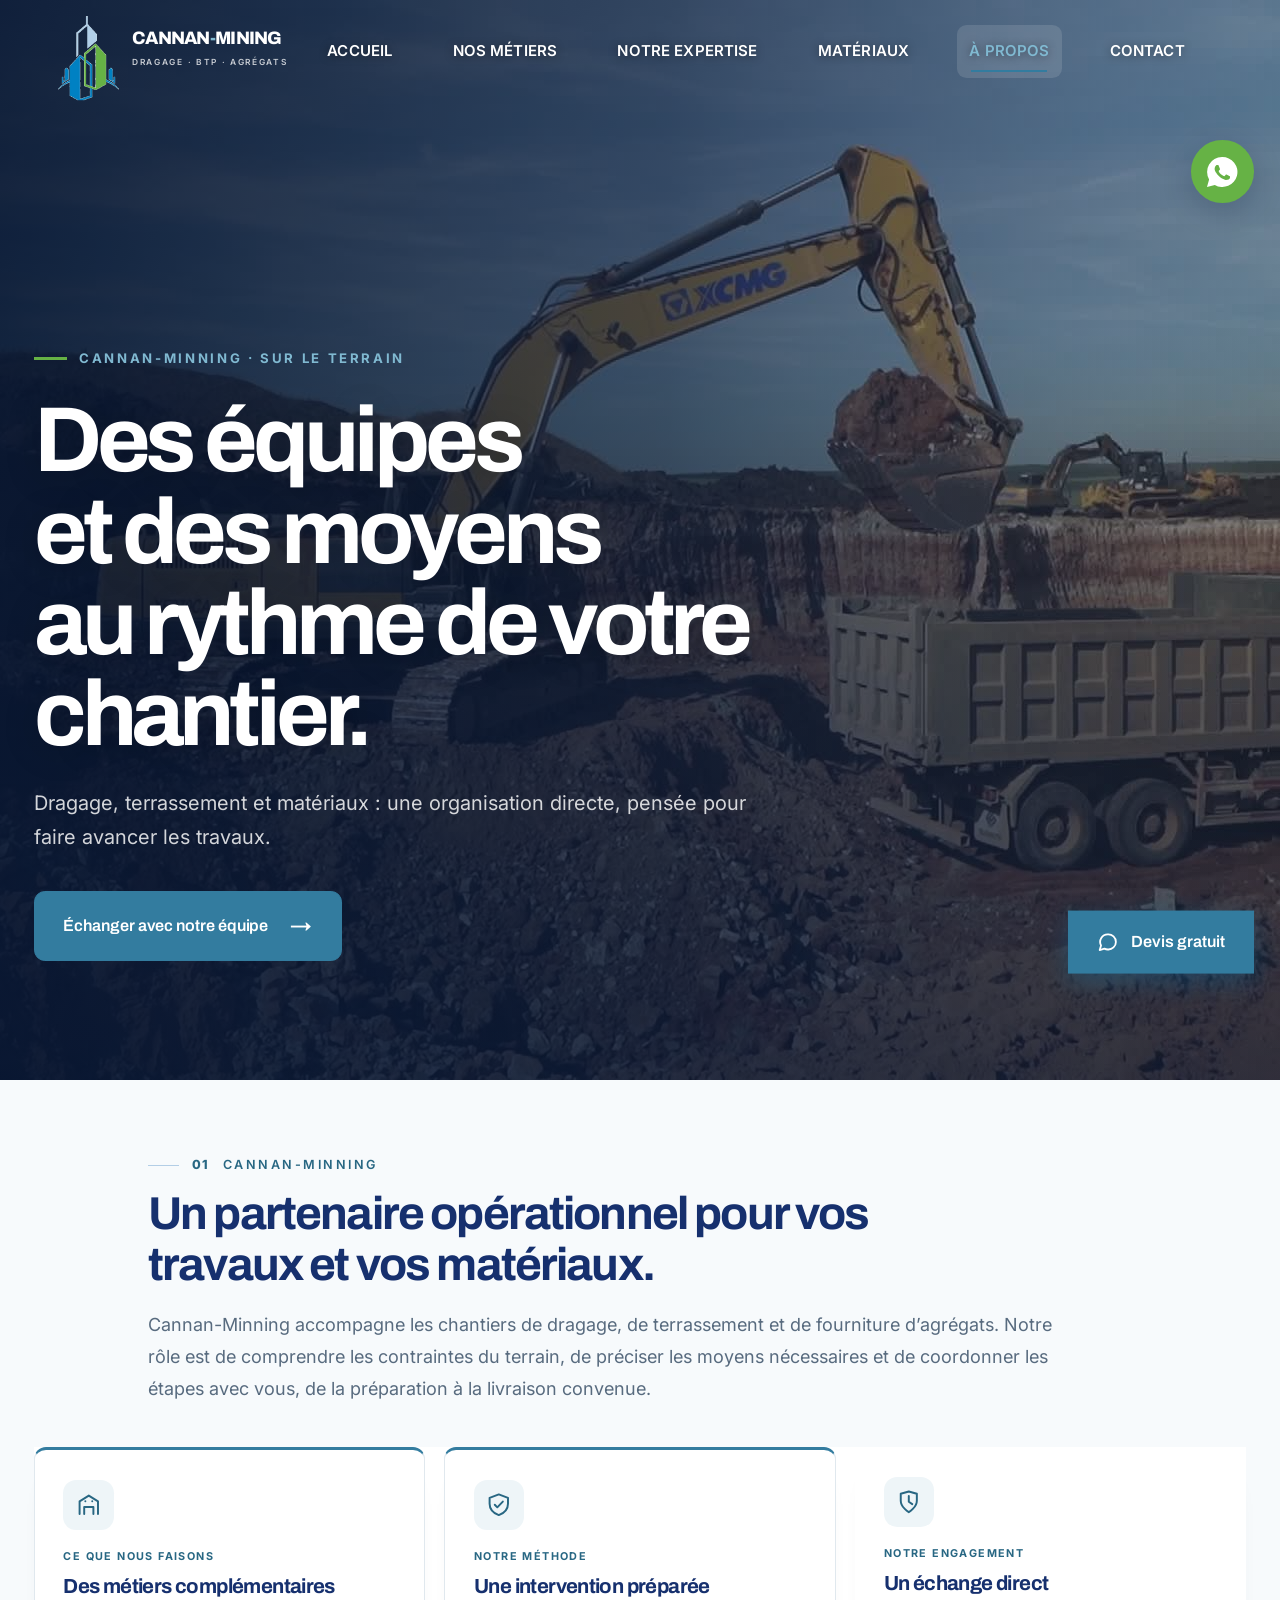
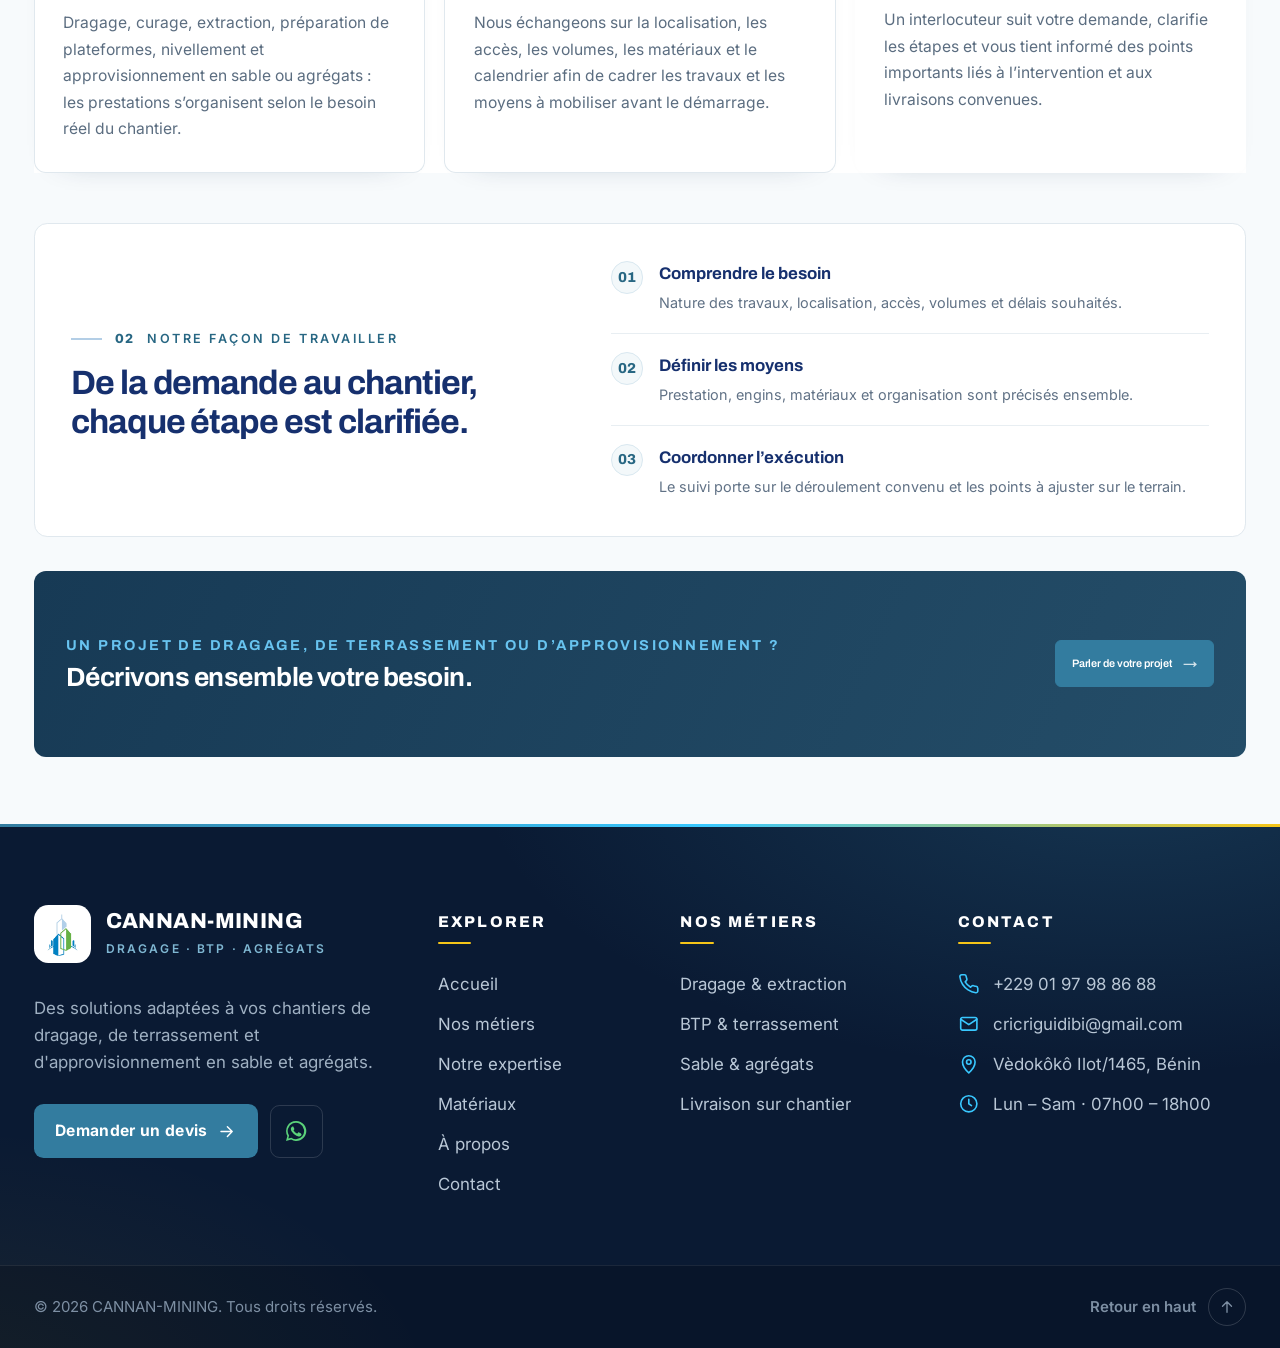
==== commit b983bb23: "Refonte du footer, du menu mobile et correctifs responsive - Footer : nouveau design bleu nuit en 4 " ====
--- a/about.html
+++ b/about.html
@@ -47,7 +47,7 @@
 
 <link href="https://fonts.googleapis.com/css2?family=Archivo:wght@500;600;700;800&family=Inter:wght@400;500;600;700&display=swap" rel="stylesheet">
 
-<link rel="stylesheet" href="styles.css?v=20261006-52">
+<link rel="stylesheet" href="styles.css?v=20261008-6">
 
 <noscript><style>.rv,.rv-l,.rv-r,.rv-z,.rv-f,table tbody tr{opacity:1!important;transform:none!important;filter:none!important}.sprog{display:none}
 
@@ -258,41 +258,56 @@
 
 </section>
 </main>
-<footer class="ft" id="site-footer">
-  <div class="ft-main">
-    <div class="w ft-compact">
-      <section class="ft-compact-brand" aria-label="Cannan-Minning">
-        <a href="index.html#top" class="ft-brand__logo">
-          <span class="br-m"><img src="img/logo-icon.png" alt="" width="64" height="64" decoding="async"></span>
-          <span><strong>CANNAN-MINING</strong><small>DRAGAGE <i>&middot;</i> BTP <i>&middot;</i> AGR&Eacute;GATS</small></span>
-        </a>
-        <p>Des solutions adapt&eacute;es &agrave; vos chantiers de dragage, de BTP et d'approvisionnement en mat&eacute;riaux.</p>
-      </section>
-      <nav class="ft-compact-nav" aria-label="Navigation de pied de page">
-        <h3>Explorer</h3>
-        <div class="ft-compact-links">
-          <a href="index.html">Accueil</a>
-          <a href="services.html">Nos m&eacute;tiers</a>
-          <a href="dispositif.html#dispositif">Notre expertise</a>
-          <a href="materials.html">Mat&eacute;riaux</a>
-          <a href="about.html">&Agrave; propos</a>
-        </div>
-      </nav>
-      <section class="ft-compact-contact">
-        <h3>Parlons de votre projet</h3>
-        <a href="tel:+2290197988688">+229 01 97 98 86 88</a>
-        <a href="mailto:cricriguidibi@gmail.com">cricriguidibi@gmail.com</a>
-        <a class="ft-compact-cta" href="contact.html#devis">Demander un devis <span aria-hidden="true">&rarr;</span></a>
-      </section>
+<footer class="fx" id="site-footer">
+  <div class="w fx-grid">
+    <div class="fx-brand">
+      <a href="index.html" class="fx-logo">
+        <img src="img/logo-icon.png" alt="" width="48" height="48" decoding="async">
+        <span><strong>CANNAN-MINING</strong><small>Dragage &middot; BTP &middot; Agr&eacute;gats</small></span>
+      </a>
+      <p>Des solutions adapt&eacute;es &agrave; vos chantiers de dragage, de terrassement et d'approvisionnement en sable et agr&eacute;gats.</p>
+      <div class="fx-actions">
+        <a class="fx-btn" href="contact.html#devis">Demander un devis <svg viewBox="0 0 24 24" fill="none" stroke="currentColor" stroke-width="1.8" stroke-linecap="round" stroke-linejoin="round" aria-hidden="true"><path d="M5 12h14M13 6l6 6-6 6"/></svg></a>
+        <a class="fx-wa" href="https://wa.me/2290197988688?text=Bonjour%2C%20je%20souhaite%20discuter%20de%20vos%20services." target="_blank" rel="noopener noreferrer" aria-label="Nous écrire sur WhatsApp"><svg viewBox="0 0 24 24" fill="currentColor" aria-hidden="true"><path d="M12 2a10 10 0 00-8.6 15L2 22l5.2-1.4A10 10 0 1012 2zm0 18.2c-1.5 0-3-.4-4.3-1.2l-.3-.2-3.1.8.8-3-.2-.3A8.2 8.2 0 1112 20.2zm4.5-6.1c-.2-.1-1.5-.7-1.7-.8-.2-.1-.4-.1-.6.1l-.8 1c-.1.2-.3.2-.5.1a6.7 6.7 0 01-3.3-2.9c-.3-.4.3-.4.7-1.4.1-.2 0-.3 0-.4l-.8-1.8c-.2-.5-.4-.4-.6-.4h-.5a1 1 0 00-.7.3 3 3 0 00-.9 2.2 5.2 5.2 0 001.1 2.7 11.8 11.8 0 004.5 4c1.7.7 2.3.8 3.2.6.5-.1 1.5-.6 1.7-1.2.2-.6.2-1.1.2-1.2-.1-.1-.3-.2-.5-.3z"/></svg></a>
+      </div>
+    </div>
+    <nav class="fx-col" aria-label="Navigation de pied de page">
+      <h3>Explorer</h3>
+      <ul>
+        <li><a href="index.html">Accueil</a></li>
+        <li><a href="services.html">Nos m&eacute;tiers</a></li>
+        <li><a href="dispositif.html#dispositif">Notre expertise</a></li>
+        <li><a href="materials.html">Mat&eacute;riaux</a></li>
+        <li><a href="about.html">&Agrave; propos</a></li>
+        <li><a href="contact.html">Contact</a></li>
+      </ul>
+    </nav>
+    <div class="fx-col">
+      <h3>Nos m&eacute;tiers</h3>
+      <ul>
+        <li><a href="services.html">Dragage &amp; extraction</a></li>
+        <li><a href="services.html">BTP &amp; terrassement</a></li>
+        <li><a href="materials.html">Sable &amp; agr&eacute;gats</a></li>
+        <li><a href="materials.html">Livraison sur chantier</a></li>
+      </ul>
+    </div>
+    <div class="fx-col fx-contact">
+      <h3>Contact</h3>
+      <ul>
+        <li><svg viewBox="0 0 24 24" fill="none" stroke="currentColor" stroke-width="1.8" stroke-linecap="round" stroke-linejoin="round" aria-hidden="true"><path d="M22 16.9v3a2 2 0 01-2.2 2 19.8 19.8 0 01-8.6-3.1 19.5 19.5 0 01-6-6A19.8 19.8 0 012.1 4.2 2 2 0 014.1 2h3a2 2 0 012 1.7c.1.9.4 1.8.7 2.7a2 2 0 01-.5 2.1L8 9.8a16 16 0 006 6l1.3-1.3a2 2 0 012.1-.4c.9.3 1.8.6 2.7.7a2 2 0 011.7 2z"/></svg><a href="tel:+2290197988688">+229 01 97 98 86 88</a></li>
+        <li><svg viewBox="0 0 24 24" fill="none" stroke="currentColor" stroke-width="1.8" stroke-linecap="round" stroke-linejoin="round" aria-hidden="true"><rect x="3" y="5" width="18" height="14" rx="2"/><path d="M3 7l9 6 9-6"/></svg><a href="mailto:cricriguidibi@gmail.com">cricriguidibi@gmail.com</a></li>
+        <li><svg viewBox="0 0 24 24" fill="none" stroke="currentColor" stroke-width="1.8" stroke-linecap="round" stroke-linejoin="round" aria-hidden="true"><path d="M12 22s7-6.1 7-12a7 7 0 10-14 0c0 5.9 7 12 7 12z"/><circle cx="12" cy="10" r="2.5"/></svg><span>V&egrave;dok&ocirc;k&ocirc; Ilot/1465, B&eacute;nin</span></li>
+        <li><svg viewBox="0 0 24 24" fill="none" stroke="currentColor" stroke-width="1.8" stroke-linecap="round" stroke-linejoin="round" aria-hidden="true"><circle cx="12" cy="12" r="9"/><path d="M12 7v5l3 2"/></svg><span>Lun &ndash; Sam &middot; 07h00 &ndash; 18h00</span></li>
+      </ul>
     </div>
   </div>
-  <div class="ft-bottom"><div class="w ft-bottom__inner">
+  <div class="fx-bottom"><div class="w fx-bottom__in">
     <span>&copy; <span id="yr"></span> CANNAN-MINING. Tous droits r&eacute;serv&eacute;s.</span>
-    <a class="ft-top" href="#top"><span aria-hidden="true">&uarr;</span> Retour en haut</a>
+    <a class="fx-top" href="#top">Retour en haut <span><svg viewBox="0 0 24 24" fill="none" stroke="currentColor" stroke-width="1.8" stroke-linecap="round" stroke-linejoin="round" aria-hidden="true"><path d="M12 19V5M6 11l6-6 6 6"/></svg></span></a>
   </div></div>
 </footer>
 <a href="contact.html#devis" class="fab" id="fab"><svg width="18" height="18" viewBox="0 0 24 24" fill="none" stroke="currentColor" stroke-width="2" stroke-linecap="round" stroke-linejoin="round"><path d="M21 11.5a8.4 8.4 0 01-9 8.4 8.5 8.5 0 01-3.8-.9L3 20.5l1.5-5.1A8.4 8.4 0 0112 3.1a8.4 8.4 0 019 8.4z"/></svg><span>Devis gratuit</span></a>
 <a class="wa" href="https://wa.me/2290197988688?text=Bonjour%2C%20je%20souhaite%20discuter%20de%20vos%20services." target="_blank" rel="noopener noreferrer" aria-label="Discuter directement avec Cannan-Minning sur WhatsApp"><svg viewBox="0 0 24 24" fill="currentColor" aria-hidden="true"><path d="M12 2a10 10 0 00-8.6 15L2 22l5.2-1.4A10 10 0 1012 2zm5.3 14c-.2.6-1.2 1.2-1.7 1.2-.5.1-1 .1-1.7-.1-.4-.1-.9-.3-1.5-.6-2.6-1.1-4.3-3.9-4.4-4.1-.1-.2-1-1.4-.9-2.6s.6-1.8.9-2.1c.2-.2.5-.3.7-.3h.5c.2 0 .4 0 .6.5l.8 2c.1.2.1.4 0 .5l-.4.5-.3.3c-.1.1-.2.3 0 .5.1.3.6 1.1 1.4 1.8 1 .9 1.8 1.1 2 1.2.3.1.4.1.5-.1l.7-.8c.2-.2.3-.2.5-.1l1.9.9c.2.1.4.2.4.3.1.2.1.7-.1 1.2z"/></svg></a>
-<script src="site.js?v=20261006-07"></script>
+<script src="site.js?v=20261008-6"></script>
 </body>
 </html>
--- a/styles.css
+++ b/styles.css
@@ -3321,3 +3321,118 @@
   .expertise-stat__value{font-size:clamp(1.7rem,7vw,2.15rem)}
   .expertise-stat__label{margin-top:7px;font-size:9px;letter-spacing:.075em}
 }
+
+/* ===== FOOTER (refonte) ===== */
+.fx{position:relative;overflow:hidden;color:#b9c7d6;background:#0a1a33;background-image:radial-gradient(900px 420px at 88% -10%,rgba(51,124,159,.28),transparent 60%),radial-gradient(700px 380px at -5% 110%,rgba(245,197,24,.07),transparent 60%);font-size:14px;line-height:1.6}
+.fx::before{content:"";position:absolute;top:0;left:0;right:0;height:3px;background:linear-gradient(90deg,var(--azur) 0%,#39c8ff 55%,#f5c518 100%)}
+.fx a{color:inherit;text-decoration:none}
+.fx nav.fx-col{display:block;position:static}
+.fx .fx-col li a{display:inline;padding:0;font-size:inherit;letter-spacing:normal;text-transform:none;font-weight:inherit;background:none;height:auto}
+.fx .fx-col li a::before,.fx .fx-col li a::after{content:none}
+.fx-grid{display:grid;grid-template-columns:minmax(0,1.5fr) minmax(0,.8fr) minmax(0,.95fr) minmax(0,1.25fr);gap:48px;padding-top:68px;padding-bottom:56px}
+.fx-logo{display:inline-flex;align-items:center;gap:12px}
+.fx-logo img{width:48px;height:48px;object-fit:contain;padding:6px;border-radius:12px;background:#fff}
+.fx-logo strong{display:block;color:#fff;font-family:'Archivo',sans-serif;font-size:18px;font-weight:800;letter-spacing:.02em;line-height:1.1}
+.fx-logo small{display:block;margin-top:4px;color:#7fb7d2;font-size:10px;font-weight:600;letter-spacing:.18em;text-transform:uppercase}
+.fx-brand p{max-width:340px;margin:20px 0 0;color:#9fb0c2}
+.fx-actions{display:flex;align-items:center;gap:10px;margin-top:24px}
+.fx-btn{display:inline-flex;align-items:center;gap:8px;padding:12px 18px;border-radius:8px;background:var(--azur);color:#fff!important;font-size:13px;font-weight:700;letter-spacing:.02em;transition:background .25s,transform .25s}
+.fx-btn svg{width:16px;height:16px;transition:transform .25s}
+.fx-btn:hover{background:#3d93bb;transform:translateY(-2px)}
+.fx-btn:hover svg{transform:translateX(3px)}
+.fx-wa{display:grid;place-items:center;width:44px;height:44px;border:1px solid rgba(255,255,255,.14);border-radius:8px;color:#5bd27a!important;transition:background .25s,border-color .25s}
+.fx-wa svg{width:20px;height:20px}
+.fx-wa:hover{background:rgba(91,210,122,.12);border-color:rgba(91,210,122,.5)}
+.fx-col h3{position:relative;margin:6px 0 22px;padding-bottom:12px;color:#fff;font-family:'Archivo',sans-serif;font-size:13px;font-weight:800;letter-spacing:.14em;text-transform:uppercase}
+.fx-col h3::after{content:"";position:absolute;left:0;bottom:0;width:28px;height:2px;border-radius:2px;background:#f5c518}
+.fx-col ul{display:grid;gap:11px;margin:0;padding:0;list-style:none}
+.fx-col li a{position:relative;transition:color .2s,padding .2s}
+.fx .fx-col:not(.fx-contact) li a{display:inline-block;transition:color .2s,transform .2s}
+.fx .fx-col:not(.fx-contact) li a:hover{color:#fff;transform:translateX(5px)}
+.fx-contact li{display:flex;align-items:flex-start;gap:12px;min-width:0}
+.fx-contact li svg{flex:none;width:18px;height:18px;margin-top:2px;color:#39c8ff}
+.fx-contact li a,.fx-contact li span{min-width:0;overflow-wrap:anywhere}
+.fx-contact li a:hover{color:#fff}
+.fx-bottom{border-top:1px solid rgba(255,255,255,.08);background:rgba(0,0,0,.18)}
+.fx-bottom__in{display:flex;align-items:center;justify-content:space-between;gap:16px;padding-top:18px;padding-bottom:18px;color:#7d8fa3;font-size:12.5px}
+.fx-top{display:inline-flex;align-items:center;gap:10px;color:#b9c7d6;font-weight:600;transition:color .2s}
+.fx-top span{display:grid;place-items:center;width:32px;height:32px;border:1px solid rgba(255,255,255,.16);border-radius:50%;transition:background .25s,border-color .25s,transform .25s}
+.fx-top svg{width:15px;height:15px}
+.fx-top:hover{color:#fff}
+.fx-top:hover span{background:var(--azur);border-color:var(--azur);transform:translateY(-2px)}
+.fx a:focus-visible{outline:2px solid #39c8ff;outline-offset:3px;border-radius:4px}
+
+@media (max-width:1024px){
+  .fx-grid{grid-template-columns:repeat(3,minmax(0,1fr));gap:40px 32px;padding-top:56px}
+  .fx-brand{grid-column:1 / -1;display:grid;grid-template-columns:minmax(0,1fr) auto;align-items:end;gap:8px 32px;padding-bottom:32px;border-bottom:1px solid rgba(255,255,255,.08)}
+  .fx-brand p{grid-column:1;max-width:520px}
+  .fx-logo{grid-column:1}
+  .fx-actions{grid-column:2;grid-row:1 / span 2;margin:0}
+  .fx-bottom__in{flex-direction:column-reverse;align-items:center;text-align:center;gap:12px;padding-bottom:96px}
+}
+@media (max-width:720px){
+  .fx{font-size:14.5px}
+  .fx-grid{grid-template-columns:1fr 1fr;gap:34px 24px;padding-top:48px;padding-bottom:40px}
+  .fx-brand{display:block;padding-bottom:28px}
+  .fx-actions{margin-top:20px}
+  .fx-contact{grid-column:1 / -1}
+  .fx-col h3{margin-bottom:16px}
+  .fx-bottom__in{padding-bottom:150px}
+}
+@media (max-width:340px){
+  .fx-grid{grid-template-columns:1fr}
+  .fx-btn{flex:1;justify-content:center}
+}
+
+/* ===== MENU MOBILE (refonte) : bouton burger + panneau latéral ===== */
+.hd .bk,.hd:not(.st) .bk{position:relative;display:grid;place-items:center;width:46px;height:46px;padding:0;border:1px solid rgba(255,255,255,.28);border-radius:12px;background:rgba(255,255,255,.1);color:#fff;-webkit-backdrop-filter:blur(8px);backdrop-filter:blur(8px);cursor:pointer;transition:background .3s,border-color .3s,transform .3s var(--e),box-shadow .3s}
+.hd.st .bk,.hd.st:not(.x) .bk{border:1px solid transparent;background:var(--navy);color:#fff;box-shadow:0 8px 18px -10px rgba(22,48,110,.7)}
+.hd .bk:hover{transform:translateY(-1px);border-color:rgba(255,255,255,.5)}
+.hd.st .bk:hover{background:var(--azur)}
+.hd .bk:focus-visible{outline:2px solid #39c8ff;outline-offset:3px}
+.hd .bk i,.hd:not(.st) .bk i,.hd.st .bk i{position:relative;display:block;width:22px;height:2px;border-radius:2px;background:linear-gradient(currentColor,currentColor) right center/14px 100% no-repeat;transition:background-size .3s var(--e)}
+.hd .bk i::before,.hd .bk i::after,.hd:not(.st) .bk i::before,.hd:not(.st) .bk i::after,.hd.st .bk i::before,.hd.st .bk i::after{content:"";position:absolute;left:0;width:22px;height:2px;border-radius:2px;background:currentColor;transform:none;transition:top .3s var(--e),transform .3s var(--e)}
+.hd .bk i::before{top:-7px}
+.hd .bk i::after{top:7px}
+.hd .bk:hover i{background-size:22px 100%}
+
+html.mp-lock,html.mp-lock body{overflow:hidden}
+/* Bouton : passage en croix */
+.hd .bk.x i,.hd:not(.st) .bk.x i,.hd.st .bk.x i{background-size:0 100%}
+.hd .bk.x i::before,.hd:not(.st) .bk.x i::before,.hd.st .bk.x i::before{top:0;transform:rotate(45deg)}
+.hd .bk.x i::after,.hd:not(.st) .bk.x i::after,.hd.st .bk.x i::after{top:0;transform:rotate(-45deg)}
+.hd.mp-open .bk{background:var(--azur)!important}
+/* Carte déroulante */
+body>.mn.mp{position:fixed;inset:0;z-index:99;display:block;max-height:none;margin:0;padding:0;overflow:visible;border:0;background:none;box-shadow:none;visibility:hidden;pointer-events:none;transition:visibility 0s linear .35s}
+body>.mn.mp.on{visibility:visible;pointer-events:auto;transition:none}
+.mn.mp .mp-bd{position:absolute;inset:0;background:rgba(10,26,51,.4);opacity:0;transition:opacity .3s ease}
+.mn.mp.on .mp-bd{opacity:1}
+body>.mn.mp>.mp-card{position:absolute;top:calc(var(--mp-top,86px) + 10px);left:16px;right:16px;display:block;width:auto;max-width:560px;max-height:calc(100dvh - var(--mp-top,86px) - 26px);margin:0 0 0 auto;padding:10px;overflow-y:auto;overscroll-behavior:contain;border:1px solid #e3eaf0;border-radius:18px;background:#fff;box-shadow:0 30px 60px -20px rgba(10,26,51,.45),0 2px 6px rgba(10,26,51,.06);opacity:0;transform:translateY(-10px) scale(.98);transform-origin:top right;transition:opacity .25s ease,transform .35s var(--e)}
+body>.mn.mp.on>.mp-card{opacity:1;transform:none}
+.mn.mp a.mp-l{display:flex;align-items:center;gap:14px;margin:0;padding:11px 12px;border:0;border-radius:12px;background:none;color:var(--navy);font-family:'Archivo',sans-serif;font-size:16px;font-weight:700;letter-spacing:0;line-height:1.2;text-transform:none;opacity:0;transform:translateY(-4px);transition:opacity .3s ease var(--d,0ms),transform .35s var(--e) var(--d,0ms),background .2s,color .2s}
+.mn.mp.on a.mp-l{opacity:1;transform:none}
+.mn.mp a.mp-l+a.mp-l{margin-top:2px}
+.mp-l .mp-i{display:grid;flex:none;place-items:center;width:38px;height:38px;border-radius:10px;background:#eef5f9;color:var(--azur-d);transition:background .2s,color .2s}
+.mp-l .mp-i svg{width:19px;height:19px}
+.mp-l .mp-t{flex:1}
+.mp-l>svg{flex:none;width:18px;height:18px;color:#a9b8c6;transition:transform .25s var(--e),color .2s}
+.mn.mp a.mp-l:hover,.mn.mp a.mp-l.on{background:#f3f8fb;color:var(--azur-d)}
+.mn.mp a.mp-l:hover .mp-i,.mn.mp a.mp-l.on .mp-i{background:var(--azur);color:#fff}
+.mn.mp a.mp-l:hover>svg,.mn.mp a.mp-l.on>svg{color:var(--azur);transform:translateX(3px)}
+.mn.mp a.mp-l:focus-visible,.mn.mp a.mp-cta:focus-visible{outline:2px solid var(--azur);outline-offset:2px}
+.mn.mp a.mp-cta{display:flex;align-items:center;justify-content:center;gap:10px;width:100%;min-height:52px;margin:10px 0 0;padding:0 18px;border:0;border-radius:12px;background:var(--navy);color:#fff;font-family:'Archivo',sans-serif;font-size:15px;font-weight:700;letter-spacing:.01em;text-transform:none;transition:background .25s}
+.mn.mp a.mp-cta svg{width:18px;height:18px;transition:transform .25s var(--e)}
+.mn.mp a.mp-cta:hover{background:var(--azur)}
+.mn.mp a.mp-cta:hover svg{transform:translateX(4px)}
+.mp-ft{display:flex;flex-wrap:wrap;align-items:center;justify-content:space-between;gap:8px 16px;margin:10px 0 0;padding:12px 8px 4px;border-top:1px solid #edf1f5;color:#5b6d80;font-size:13px}
+.mn.mp .mp-ft a,.mp-ft span{display:flex;align-items:center;gap:8px;padding:0;border:0;background:none;color:#5b6d80;font-size:13px;font-weight:600;text-transform:none;letter-spacing:0}
+.mn.mp .mp-ft a:hover{color:var(--azur-d)}
+.mp-ft svg{width:16px;height:16px;color:var(--azur)}
+@media (max-width:480px){
+  body>.mn.mp>.mp-card{left:12px;right:12px;padding:8px}
+  .mn.mp a.mp-l{padding:10px;font-size:15.5px}
+}
+@media (prefers-reduced-motion:reduce){
+  body>.mn.mp>.mp-card,.mn.mp a.mp-l,.mn.mp .mp-bd{transition:none}
+}
+@media (min-width:1200px){.hd .bk,.hd:not(.st) .bk{display:none}body>.mn.mp{display:none}}
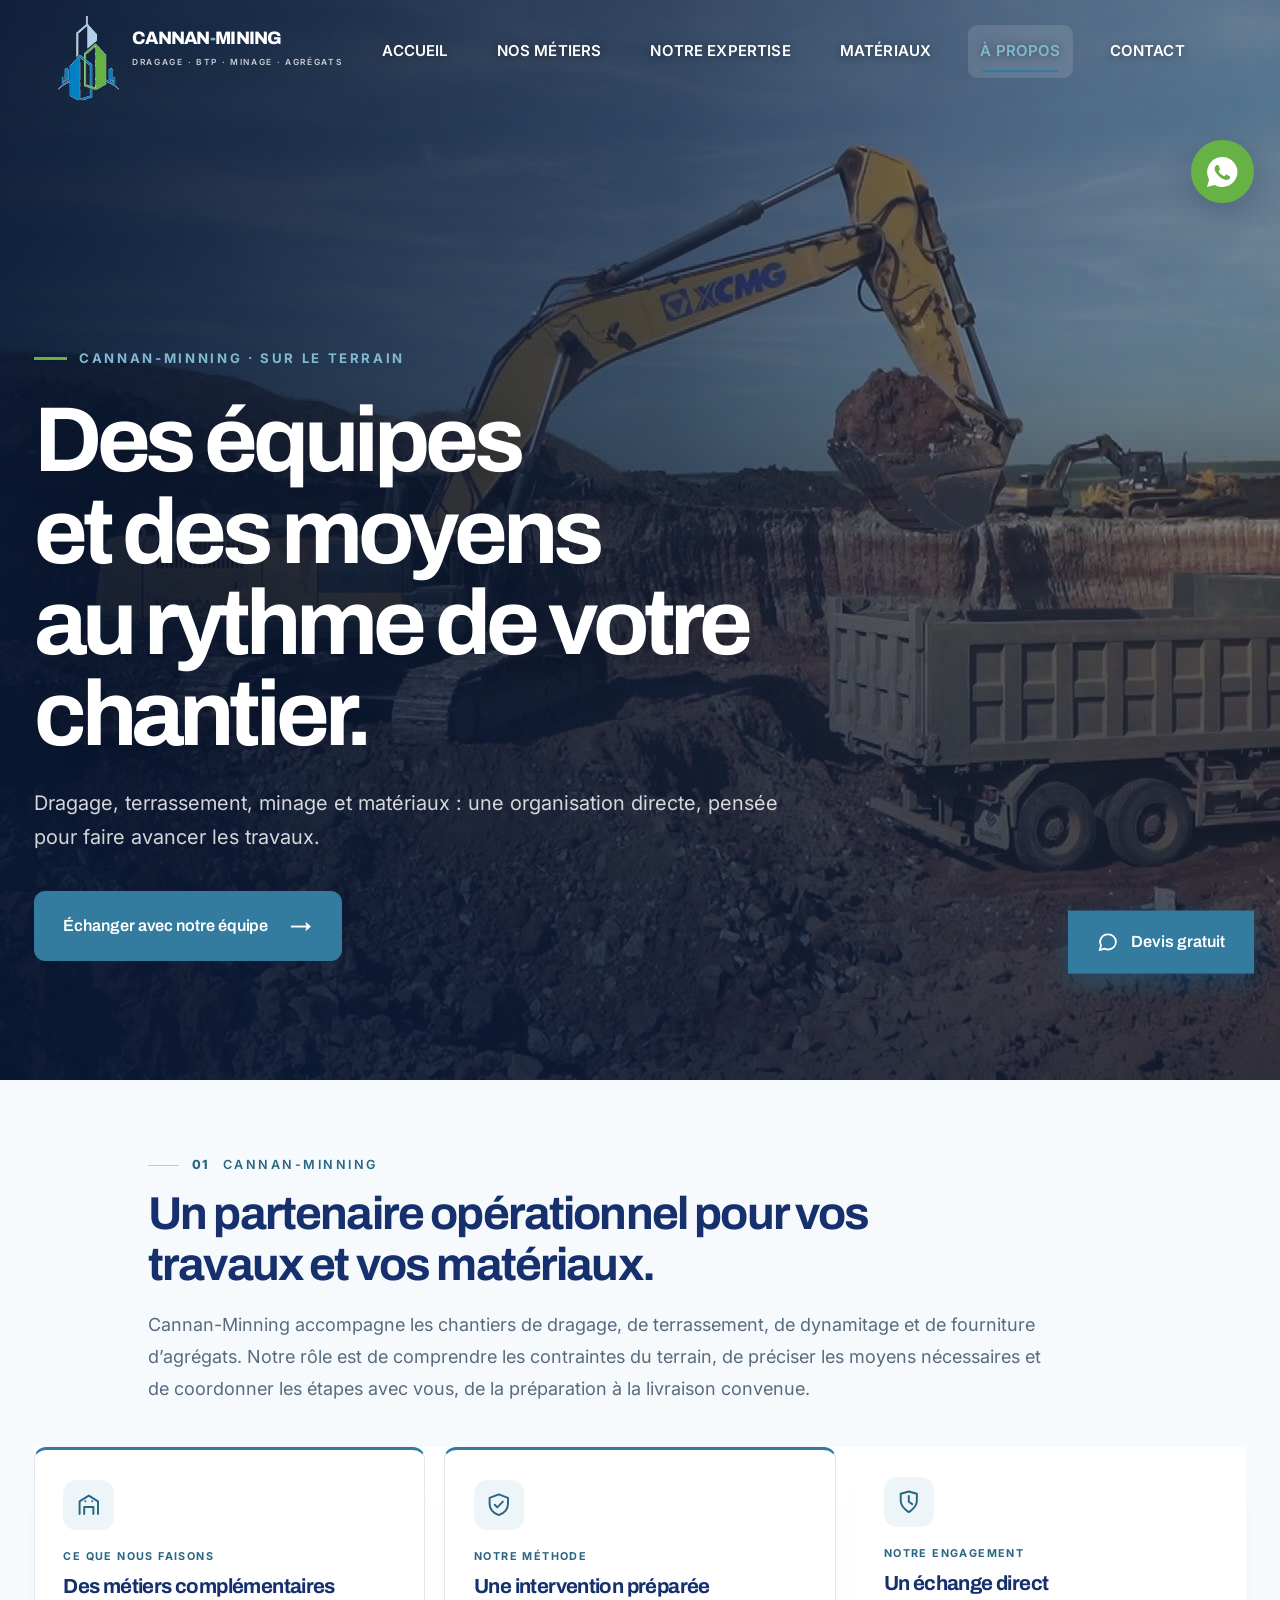
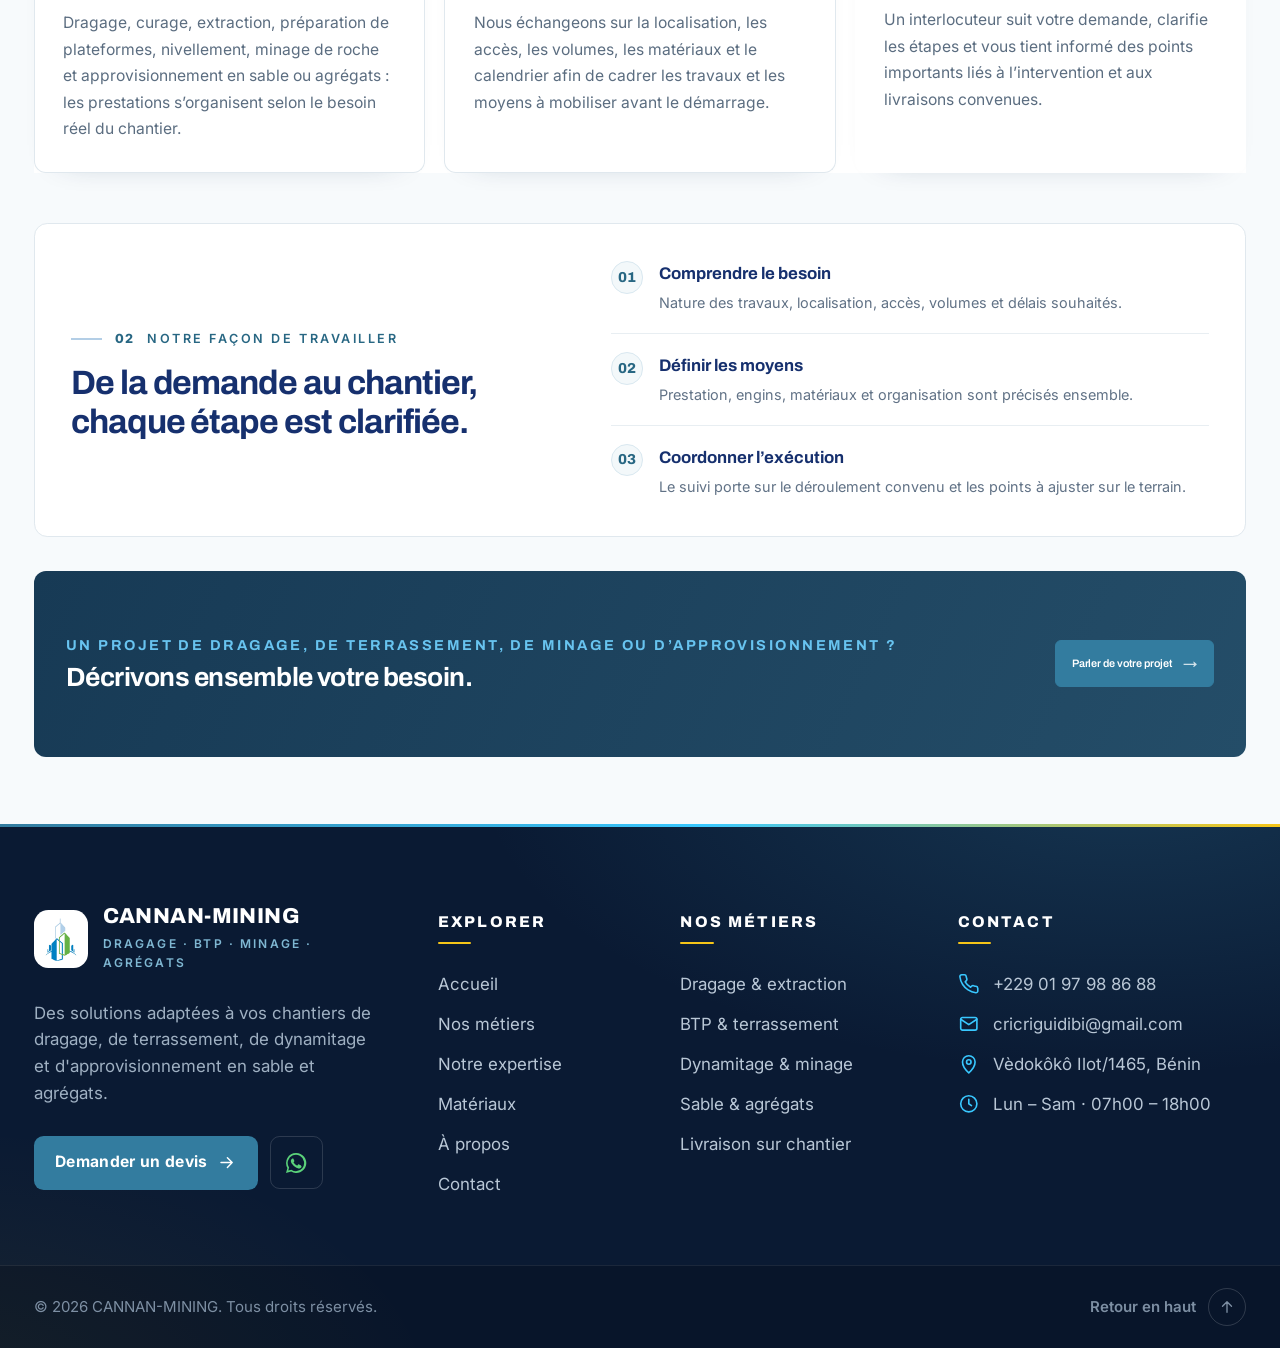
==== commit 98f94b15: "Ajoute le dynamitage/minage et un formulaire de devis dynamique Formulaire de devis (accueil et cont" ====
--- a/about.html
+++ b/about.html
@@ -47,7 +47,7 @@
 
 <link href="https://fonts.googleapis.com/css2?family=Archivo:wght@500;600;700;800&family=Inter:wght@400;500;600;700&display=swap" rel="stylesheet">
 
-<link rel="stylesheet" href="styles.css?v=20261008-6">
+<link rel="stylesheet" href="styles.css?v=20261009-6">
 
 <noscript><style>.rv,.rv-l,.rv-r,.rv-z,.rv-f,table tbody tr{opacity:1!important;transform:none!important;filter:none!important}.sprog{display:none}
 
@@ -151,7 +151,7 @@
 
       <span class="br-m"><img src="img/logo-icon.png" alt="" width="44" height="44" decoding="async"></span>
 
-      <span><span class="br-n">CANNAN<i>-</i>MINING</span><span class="br-s">Dragage · BTP · Agrégats</span></span>
+      <span><span class="br-n">CANNAN<i>-</i>MINING</span><span class="br-s">Dragage · BTP · Minage · Agrégats</span></span>
 
     </a>
 
@@ -194,7 +194,7 @@
   <div class="w impact-hero__content">
     <span class="impact-hero__eyebrow">Cannan-Minning · Sur le terrain</span>
     <h1>Des équipes et des moyens<br>au rythme de votre chantier.</h1>
-    <p>Dragage, terrassement et matériaux : une organisation directe, pensée pour faire avancer les travaux.</p>
+    <p>Dragage, terrassement, minage et matériaux : une organisation directe, pensée pour faire avancer les travaux.</p>
     <a class="b b-b" href="contact.html#devis">Échanger avec notre équipe <span aria-hidden="true">→</span></a>
   </div>
 </section>
@@ -205,7 +205,7 @@
     <div class="about-intro rv">
       <span class="lb"><span class="ix">01</span> Cannan-Minning</span>
       <h2>Un partenaire opérationnel pour vos travaux et vos matériaux.</h2>
-      <p>Cannan-Minning accompagne les chantiers de dragage, de terrassement et de fourniture d’agrégats. Notre rôle est de comprendre les contraintes du terrain, de préciser les moyens nécessaires et de coordonner les étapes avec vous, de la préparation à la livraison convenue.</p>
+      <p>Cannan-Minning accompagne les chantiers de dragage, de terrassement, de dynamitage et de fourniture d’agrégats. Notre rôle est de comprendre les contraintes du terrain, de préciser les moyens nécessaires et de coordonner les étapes avec vous, de la préparation à la livraison convenue.</p>
     </div>
 
     <div class="about-pillars">
@@ -215,7 +215,7 @@
         </span>
         <span class="about-pillar__eyebrow">Ce que nous faisons</span>
         <h3>Des métiers complémentaires</h3>
-        <p>Dragage, curage, extraction, préparation de plateformes, nivellement et approvisionnement en sable ou agrégats : les prestations s’organisent selon le besoin réel du chantier.</p>
+        <p>Dragage, curage, extraction, préparation de plateformes, nivellement, minage de roche et approvisionnement en sable ou agrégats : les prestations s’organisent selon le besoin réel du chantier.</p>
       </article>
       <article class="about-pillar rv">
         <span class="about-pillar__icon" aria-hidden="true">
@@ -249,7 +249,7 @@
 
     <div class="about-contact-strip content-cta">
       <div>
-        <span class="about-contact-strip__eyebrow">Un projet de dragage, de terrassement ou d’approvisionnement&nbsp;?</span>
+        <span class="about-contact-strip__eyebrow">Un projet de dragage, de terrassement, de minage ou d’approvisionnement&nbsp;?</span>
         <b>Décrivons ensemble votre besoin.</b>
       </div>
       <a class="b b-b" href="contact.html#devis">Parler de votre projet <span aria-hidden="true">→</span></a>
@@ -263,9 +263,9 @@
     <div class="fx-brand">
       <a href="index.html" class="fx-logo">
         <img src="img/logo-icon.png" alt="" width="48" height="48" decoding="async">
-        <span><strong>CANNAN-MINING</strong><small>Dragage &middot; BTP &middot; Agr&eacute;gats</small></span>
+        <span><strong>CANNAN-MINING</strong><small>Dragage &middot; BTP &middot; Minage &middot; Agr&eacute;gats</small></span>
       </a>
-      <p>Des solutions adapt&eacute;es &agrave; vos chantiers de dragage, de terrassement et d'approvisionnement en sable et agr&eacute;gats.</p>
+      <p>Des solutions adapt&eacute;es &agrave; vos chantiers de dragage, de terrassement, de dynamitage et d'approvisionnement en sable et agr&eacute;gats.</p>
       <div class="fx-actions">
         <a class="fx-btn" href="contact.html#devis">Demander un devis <svg viewBox="0 0 24 24" fill="none" stroke="currentColor" stroke-width="1.8" stroke-linecap="round" stroke-linejoin="round" aria-hidden="true"><path d="M5 12h14M13 6l6 6-6 6"/></svg></a>
         <a class="fx-wa" href="https://wa.me/2290197988688?text=Bonjour%2C%20je%20souhaite%20discuter%20de%20vos%20services." target="_blank" rel="noopener noreferrer" aria-label="Nous écrire sur WhatsApp"><svg viewBox="0 0 24 24" fill="currentColor" aria-hidden="true"><path d="M12 2a10 10 0 00-8.6 15L2 22l5.2-1.4A10 10 0 1012 2zm0 18.2c-1.5 0-3-.4-4.3-1.2l-.3-.2-3.1.8.8-3-.2-.3A8.2 8.2 0 1112 20.2zm4.5-6.1c-.2-.1-1.5-.7-1.7-.8-.2-.1-.4-.1-.6.1l-.8 1c-.1.2-.3.2-.5.1a6.7 6.7 0 01-3.3-2.9c-.3-.4.3-.4.7-1.4.1-.2 0-.3 0-.4l-.8-1.8c-.2-.5-.4-.4-.6-.4h-.5a1 1 0 00-.7.3 3 3 0 00-.9 2.2 5.2 5.2 0 001.1 2.7 11.8 11.8 0 004.5 4c1.7.7 2.3.8 3.2.6.5-.1 1.5-.6 1.7-1.2.2-.6.2-1.1.2-1.2-.1-.1-.3-.2-.5-.3z"/></svg></a>
@@ -287,6 +287,7 @@
       <ul>
         <li><a href="services.html">Dragage &amp; extraction</a></li>
         <li><a href="services.html">BTP &amp; terrassement</a></li>
+        <li><a href="services.html">Dynamitage &amp; minage</a></li>
         <li><a href="materials.html">Sable &amp; agr&eacute;gats</a></li>
         <li><a href="materials.html">Livraison sur chantier</a></li>
       </ul>
@@ -308,6 +309,6 @@
 </footer>
 <a href="contact.html#devis" class="fab" id="fab"><svg width="18" height="18" viewBox="0 0 24 24" fill="none" stroke="currentColor" stroke-width="2" stroke-linecap="round" stroke-linejoin="round"><path d="M21 11.5a8.4 8.4 0 01-9 8.4 8.5 8.5 0 01-3.8-.9L3 20.5l1.5-5.1A8.4 8.4 0 0112 3.1a8.4 8.4 0 019 8.4z"/></svg><span>Devis gratuit</span></a>
 <a class="wa" href="https://wa.me/2290197988688?text=Bonjour%2C%20je%20souhaite%20discuter%20de%20vos%20services." target="_blank" rel="noopener noreferrer" aria-label="Discuter directement avec Cannan-Minning sur WhatsApp"><svg viewBox="0 0 24 24" fill="currentColor" aria-hidden="true"><path d="M12 2a10 10 0 00-8.6 15L2 22l5.2-1.4A10 10 0 1012 2zm5.3 14c-.2.6-1.2 1.2-1.7 1.2-.5.1-1 .1-1.7-.1-.4-.1-.9-.3-1.5-.6-2.6-1.1-4.3-3.9-4.4-4.1-.1-.2-1-1.4-.9-2.6s.6-1.8.9-2.1c.2-.2.5-.3.7-.3h.5c.2 0 .4 0 .6.5l.8 2c.1.2.1.4 0 .5l-.4.5-.3.3c-.1.1-.2.3 0 .5.1.3.6 1.1 1.4 1.8 1 .9 1.8 1.1 2 1.2.3.1.4.1.5-.1l.7-.8c.2-.2.3-.2.5-.1l1.9.9c.2.1.4.2.4.3.1.2.1.7-.1 1.2z"/></svg></a>
-<script src="site.js?v=20261008-6"></script>
+<script src="site.js?v=20261009-5"></script>
 </body>
 </html>
--- a/styles.css
+++ b/styles.css
@@ -312,7 +312,7 @@
 
 .hero.has-video .car{background:transparent}
 
-.hero.has-video .car-t{visibility:hidden}
+.hero.has-video .car-t{visibility:hidden;display:none}
 
 .car-t{position:absolute;inset:0;display:flex;transition:transform .55s var(--e);will-change:transform}
 
@@ -3436,3 +3436,84 @@
   body>.mn.mp>.mp-card,.mn.mp a.mp-l,.mn.mp .mp-bd{transition:none}
 }
 @media (min-width:1200px){.hd .bk,.hd:not(.st) .bk{display:none}body>.mn.mp{display:none}}
+
+/* ===== FORMULAIRE DEVIS : questions dynamiques ===== */
+.dq{display:grid;grid-template-rows:0fr;opacity:0;transition:grid-template-rows .5s var(--e),opacity .35s ease,margin .5s var(--e)}
+.dq.on{grid-template-rows:1fr;opacity:1;margin:6px 0 22px}
+.dq-in{min-height:0;overflow:hidden;border-radius:16px}
+.dq.on .dq-in{border:1px solid #d6e3ec;background:#fff;box-shadow:0 22px 44px -30px rgba(16,44,72,.45),0 1px 2px rgba(16,44,72,.05)}
+
+/* En-tête bleu marine + progression */
+.dq-hd{position:relative;display:flex;align-items:center;gap:14px;padding:16px 18px;overflow:hidden;color:#fff;background:linear-gradient(120deg,#0b1f3d 0%,#16306e 55%,#286783 100%)}
+.dq-hd::after{content:"";position:absolute;right:-40px;top:-60px;width:180px;height:180px;border-radius:50%;background:radial-gradient(circle,rgba(57,200,255,.35),transparent 70%);pointer-events:none}
+.dq-hd__ic{display:grid;flex:none;place-items:center;width:42px;height:42px;border:1px solid rgba(255,255,255,.22);border-radius:12px;background:rgba(255,255,255,.1);color:#7fd8ff}
+.dq-hd__ic svg{width:21px;height:21px}
+.dq-hd__t{flex:1;min-width:0}
+.dq-hd__t b{display:block;font-family:'Archivo',sans-serif;font-size:15.5px;font-weight:800;letter-spacing:-.01em}
+.dq-hd__t small{display:block;margin-top:2px;color:rgba(220,234,245,.78);font-size:12px}
+.dq-pg{position:relative;z-index:1;display:flex;flex-direction:column;align-items:flex-end;gap:6px;flex:none}
+.dq-pg__n{font-family:'Archivo',sans-serif;font-size:13px;font-weight:800;letter-spacing:.04em;color:#f5c518}
+.dq-pg__bar{display:block;width:86px;height:5px;overflow:hidden;border-radius:5px;background:rgba(255,255,255,.18)}
+.dq-pg__bar em{display:block;width:0;height:100%;border-radius:inherit;background:linear-gradient(90deg,#39c8ff,#f5c518);transition:width .45s var(--e)}
+.dq.is-done .dq-hd__ic{border-color:transparent;background:#f5c518;color:#0b1f3d}
+
+.dq-body{counter-reset:dqn;padding:20px 20px 6px;background:linear-gradient(180deg,#f6fafc 0,#fff 140px)}
+.dq-b[hidden],.dq-multi[hidden]{display:none}
+.dq-b{animation:dqIn .45s var(--e)}
+@keyframes dqIn{from{opacity:0;transform:translateY(-8px)}to{opacity:1;transform:none}}
+.dq-b h4{display:flex;align-items:center;gap:10px;margin:0 0 16px;padding:0 0 12px;border-bottom:1px solid #e6eef4;color:#0b1f3d;font-family:'Archivo',sans-serif;font-size:14px;font-weight:800;letter-spacing:-.005em}
+.dq-b__ic{display:grid;place-items:center;width:30px;height:30px;border-radius:9px;background:linear-gradient(135deg,var(--azur),#39c8ff);color:#fff;box-shadow:0 8px 16px -8px rgba(51,124,159,.8)}
+.dq-b__ic svg{width:17px;height:17px}
+.dq-b:not([hidden])~.dq-b:not([hidden]){margin-top:8px;padding-top:18px;border-top:2px dashed #dbe6ee}
+
+/* Questions numérotées */
+.dq-g{min-width:0;margin:0 0 20px;padding:0;border:0}
+.dq-g legend,.dq-f>label{display:flex;align-items:center;gap:9px;margin:0 0 10px;padding:0;color:#16324b;font-family:'Archivo',sans-serif;font-size:12.5px;font-weight:700;letter-spacing:.01em;text-transform:none}
+.page-contact .fd.dq-f>label{color:#16324b;font-size:12.5px;letter-spacing:.01em;text-transform:none}
+.dq-g legend::before,.dq-f>label::before{counter-increment:dqn;content:counter(dqn,decimal-leading-zero);display:grid;flex:none;place-items:center;width:24px;height:24px;border-radius:7px;background:#eaf3f8;color:var(--azur-d);font-size:10.5px;font-weight:800;letter-spacing:0}
+.dq-g legend small{margin-left:-3px;color:#8193a4;font-family:'Inter',system-ui,sans-serif;font-size:11px;font-weight:500}
+
+/* Tuiles de choix */
+.dq-chips{display:flex;flex-wrap:wrap;gap:9px}
+.dq-chips input{position:absolute;width:1px;height:1px;margin:0;opacity:0;pointer-events:none}
+.dq-chips label{position:relative;display:inline-flex;align-items:center;gap:9px;min-height:42px;padding:9px 15px 9px 11px;border:1.5px solid #dbe5ed;border-radius:11px;background:#fff;color:#28445c;font-size:13.5px;font-weight:500;line-height:1.25;letter-spacing:0;text-transform:none;cursor:pointer;user-select:none;box-shadow:0 1px 2px rgba(16,44,72,.04);transition:border-color .2s,background .25s,color .2s,box-shadow .25s,transform .15s}
+.dq-chips label i{position:relative;flex:none;width:18px;height:18px;border:1.5px solid #b9cbd8;border-radius:50%;background:#fff;transition:border-color .2s,background .2s,transform .25s var(--e)}
+.dq-chips input[type=checkbox]+label i{border-radius:6px}
+.dq-chips label i::after{content:"";position:absolute;left:5px;top:2px;width:5px;height:9px;border:solid #0b1f3d;border-width:0 2px 2px 0;transform:rotate(45deg) scale(0);transition:transform .2s var(--e)}
+.dq-chips label:hover{border-color:#9cc0d3;background:#f7fbfd;transform:translateY(-1px);box-shadow:0 8px 16px -12px rgba(16,44,72,.4)}
+.dq-chips label:active{transform:scale(.97)}
+.dq-chips input:checked+label{border-color:transparent;background:linear-gradient(135deg,#16306e,#286783 60%,#337c9f);color:#fff;box-shadow:0 12px 22px -12px rgba(22,48,110,.75)}
+.dq-chips input:checked+label i{border-color:#f5c518;background:#f5c518;transform:scale(1.05)}
+.dq-chips input:checked+label i::after{transform:rotate(45deg) scale(1)}
+.dq-chips input:focus-visible+label{outline:2px solid #39c8ff;outline-offset:2px}
+
+/* Champs texte dans la zone dynamique */
+.dq .fr{margin-bottom:4px}
+.dq .fd.dq-f input{background:#fff}
+
+/* Lieu de livraison : icône + interrupteur */
+.dq-ico{position:relative;display:block}
+.dq-ico svg{position:absolute;left:14px;top:50%;width:18px;height:18px;color:var(--azur);transform:translateY(-50%);pointer-events:none}
+.fd.dq-liv .dq-ico input,.page-contact .fd.dq-liv .dq-ico input{width:100%;padding-left:42px}
+.fd.dq-liv input.is-same{color:#2b5a73;background:#eef6fa;border-color:#bcd6e4}
+.fd.dq-liv label.dq-same,.page-contact .fd.dq-liv label.dq-same{display:inline-flex;align-items:center;gap:10px;margin:11px 0 0;color:#3d566b;font-family:'Inter',system-ui,sans-serif;font-size:13px;font-weight:500;letter-spacing:0;text-transform:none;cursor:pointer;user-select:none}
+.fd.dq-liv .dq-same input,.page-contact .fd.dq-liv .dq-same input{position:absolute;width:1px;height:1px;min-height:0;margin:0;padding:0;opacity:0}
+.dq-sw{position:relative;flex:none;width:38px;height:22px;border-radius:22px;background:#cfdbe4;transition:background .25s}
+.dq-sw::after{content:"";position:absolute;left:3px;top:3px;width:16px;height:16px;border-radius:50%;background:#fff;box-shadow:0 2px 5px rgba(16,44,72,.3);transition:transform .3s var(--e)}
+.dq-same input:checked+.dq-sw{background:var(--azur)}
+.dq-same input:checked+.dq-sw::after{transform:translateX(16px)}
+.dq-same input:focus-visible+.dq-sw{outline:2px solid #39c8ff;outline-offset:2px}
+
+@media (max-width:600px){
+  .dq-hd{padding:14px;gap:11px}
+  .dq-hd__ic{width:38px;height:38px}
+  .dq-hd__t small{display:none}
+  .dq-pg__bar{width:60px}
+  .dq-body{padding:16px 14px 4px}
+  .dq-chips{gap:7px}
+  .dq-chips label{min-height:40px;padding:8px 12px 8px 9px;font-size:13px}
+}
+@media (prefers-reduced-motion:reduce){.dq,.dq-b,.dq-pg__bar em{transition:none;animation:none}}
+.dq-g legend{flex-wrap:wrap;row-gap:2px}
+.dq-g legend small{flex:0 0 auto;margin-left:0}
+@media (max-width:600px){.dq-g legend small{flex-basis:100%;padding-left:33px}}
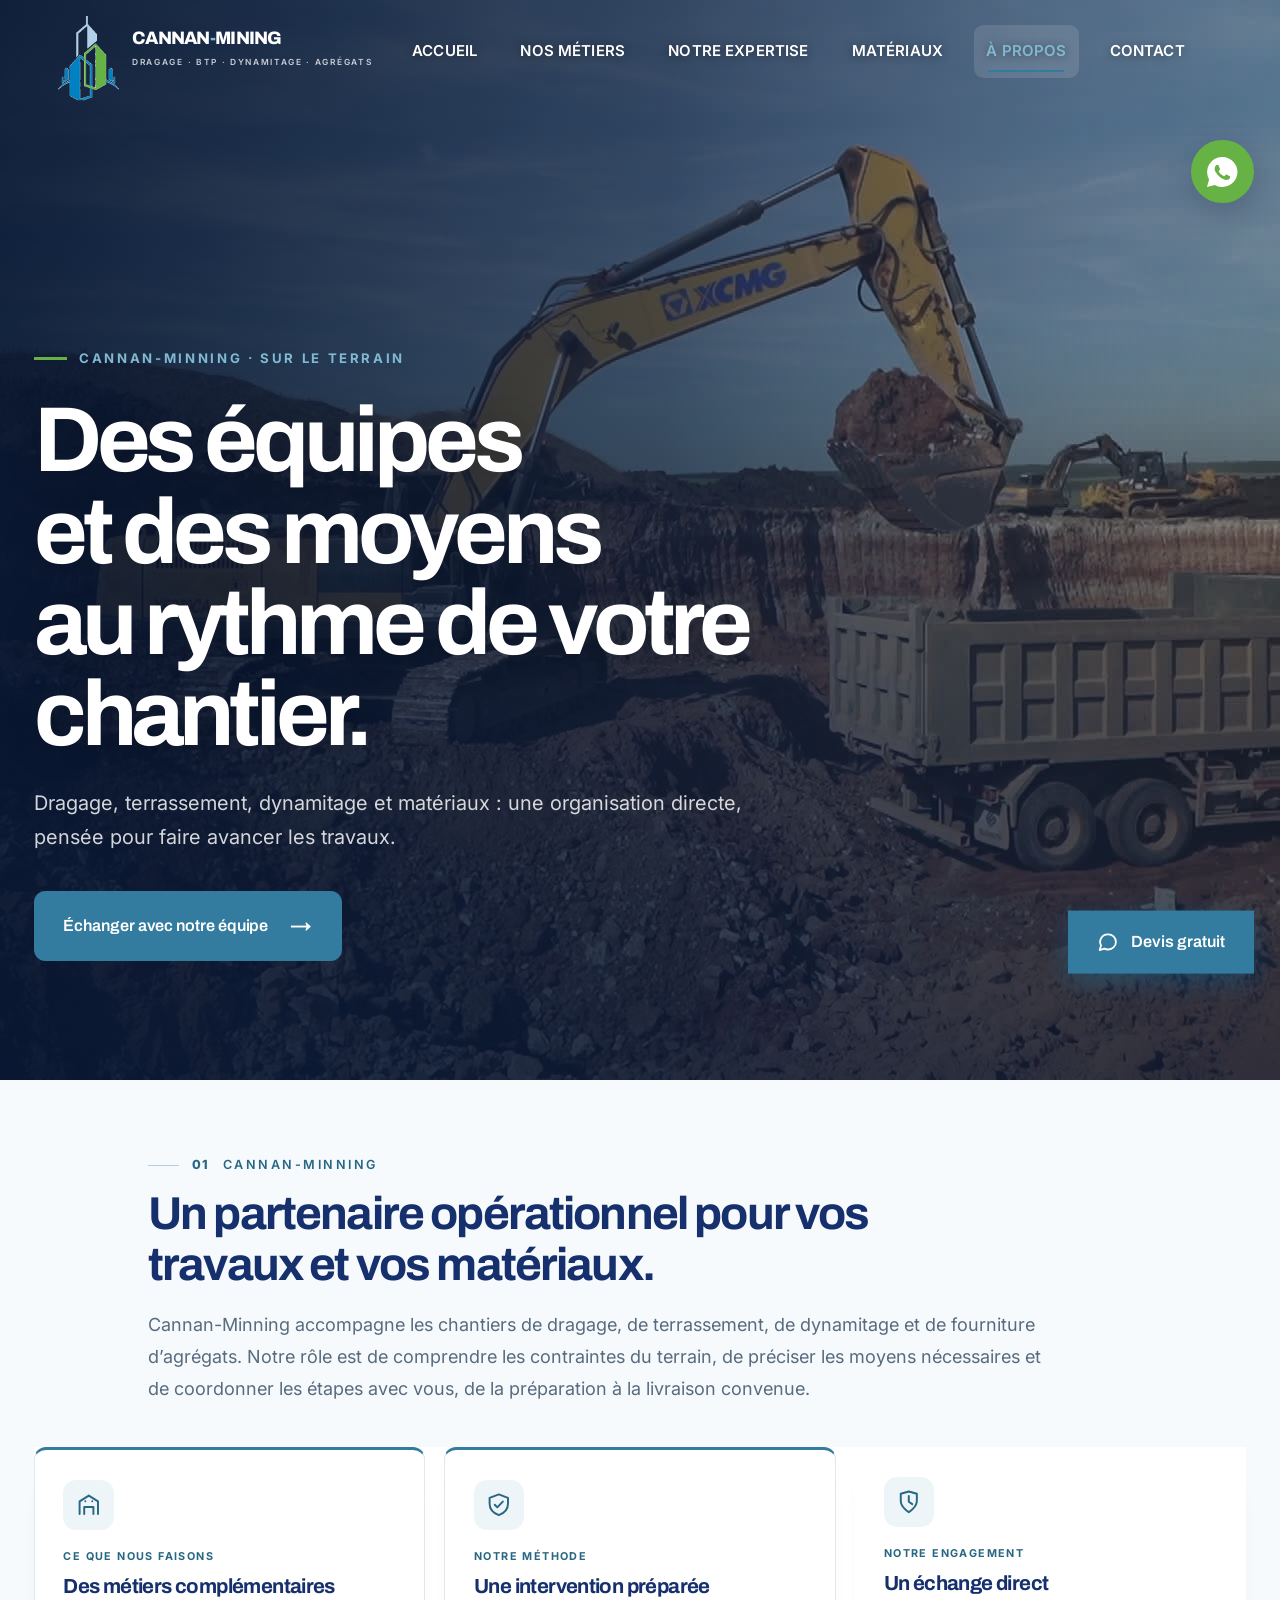
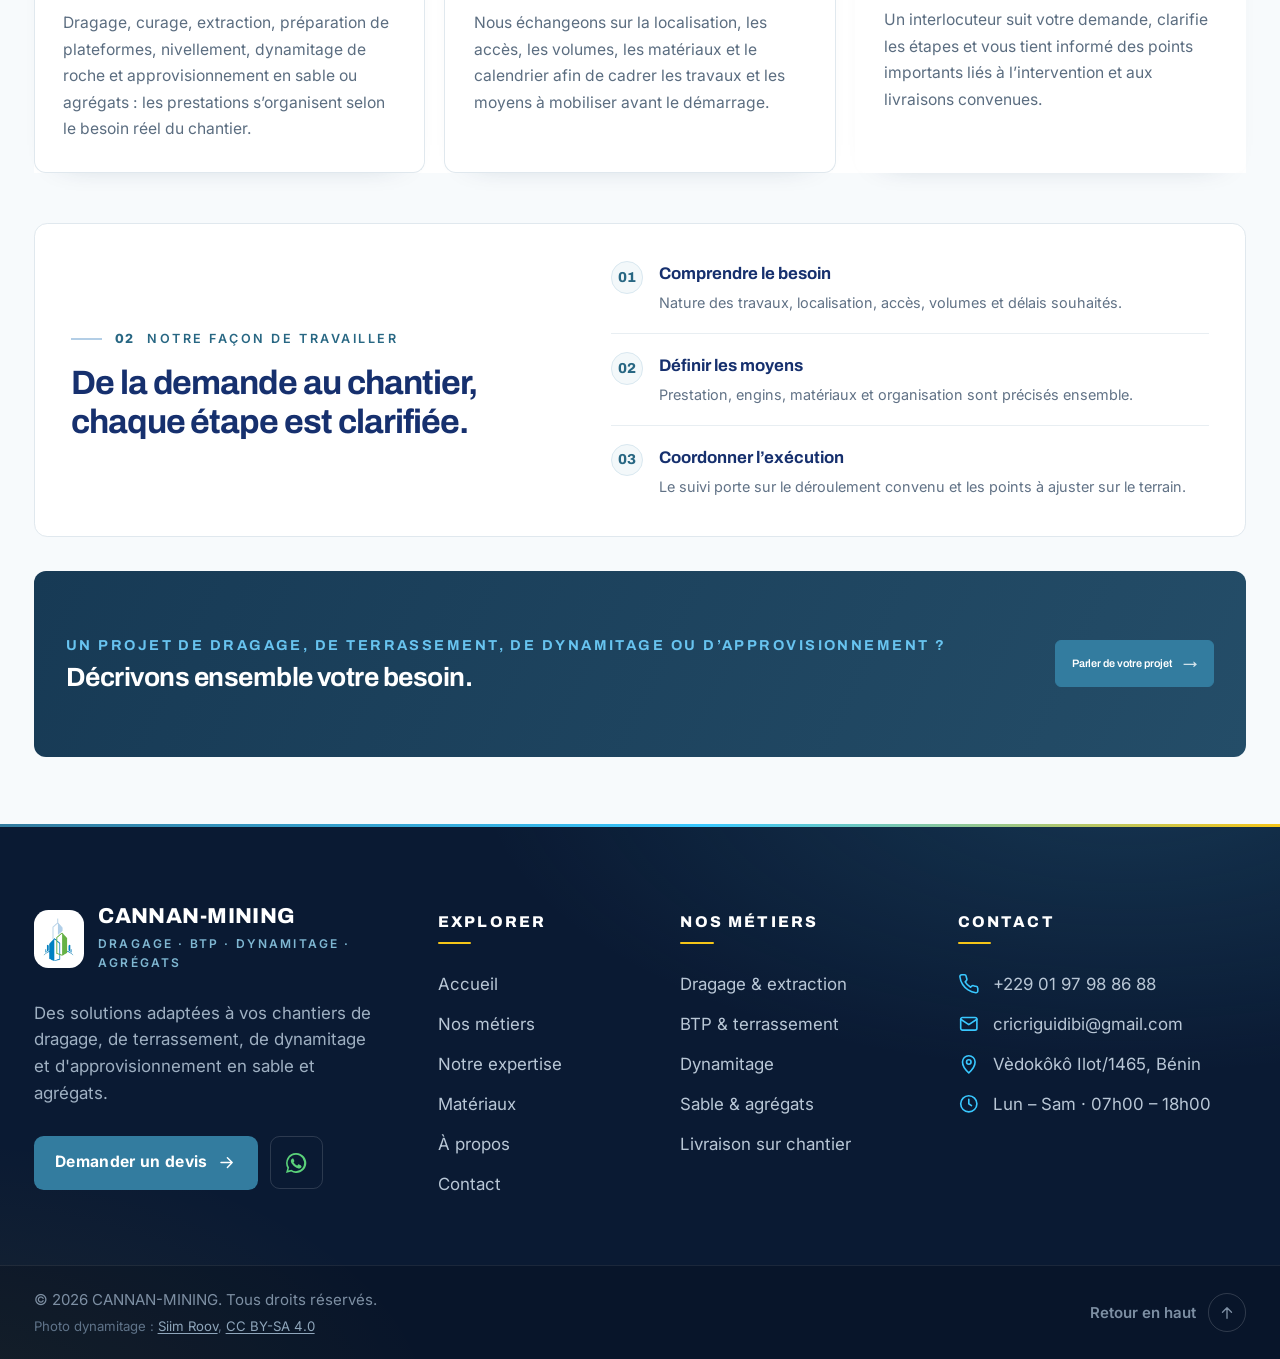
==== commit 47a0313c: "Dynamitage, vraies photos et fin des répétitions Métiers/Matériaux - « Minage » remplacé par « dynam" ====
--- a/about.html
+++ b/about.html
@@ -47,7 +47,7 @@
 
 <link href="https://fonts.googleapis.com/css2?family=Archivo:wght@500;600;700;800&family=Inter:wght@400;500;600;700&display=swap" rel="stylesheet">
 
-<link rel="stylesheet" href="styles.css?v=20261009-6">
+<link rel="stylesheet" href="styles.css?v=20261009-12">
 
 <noscript><style>.rv,.rv-l,.rv-r,.rv-z,.rv-f,table tbody tr{opacity:1!important;transform:none!important;filter:none!important}.sprog{display:none}
 
@@ -151,7 +151,7 @@
 
       <span class="br-m"><img src="img/logo-icon.png" alt="" width="44" height="44" decoding="async"></span>
 
-      <span><span class="br-n">CANNAN<i>-</i>MINING</span><span class="br-s">Dragage · BTP · Minage · Agrégats</span></span>
+      <span><span class="br-n">CANNAN<i>-</i>MINING</span><span class="br-s">Dragage · BTP · Dynamitage · Agrégats</span></span>
 
     </a>
 
@@ -194,7 +194,7 @@
   <div class="w impact-hero__content">
     <span class="impact-hero__eyebrow">Cannan-Minning · Sur le terrain</span>
     <h1>Des équipes et des moyens<br>au rythme de votre chantier.</h1>
-    <p>Dragage, terrassement, minage et matériaux : une organisation directe, pensée pour faire avancer les travaux.</p>
+    <p>Dragage, terrassement, dynamitage et matériaux : une organisation directe, pensée pour faire avancer les travaux.</p>
     <a class="b b-b" href="contact.html#devis">Échanger avec notre équipe <span aria-hidden="true">→</span></a>
   </div>
 </section>
@@ -215,7 +215,7 @@
         </span>
         <span class="about-pillar__eyebrow">Ce que nous faisons</span>
         <h3>Des métiers complémentaires</h3>
-        <p>Dragage, curage, extraction, préparation de plateformes, nivellement, minage de roche et approvisionnement en sable ou agrégats : les prestations s’organisent selon le besoin réel du chantier.</p>
+        <p>Dragage, curage, extraction, préparation de plateformes, nivellement, dynamitage de roche et approvisionnement en sable ou agrégats : les prestations s’organisent selon le besoin réel du chantier.</p>
       </article>
       <article class="about-pillar rv">
         <span class="about-pillar__icon" aria-hidden="true">
@@ -249,7 +249,7 @@
 
     <div class="about-contact-strip content-cta">
       <div>
-        <span class="about-contact-strip__eyebrow">Un projet de dragage, de terrassement, de minage ou d’approvisionnement&nbsp;?</span>
+        <span class="about-contact-strip__eyebrow">Un projet de dragage, de terrassement, de dynamitage ou d’approvisionnement&nbsp;?</span>
         <b>Décrivons ensemble votre besoin.</b>
       </div>
       <a class="b b-b" href="contact.html#devis">Parler de votre projet <span aria-hidden="true">→</span></a>
@@ -263,7 +263,7 @@
     <div class="fx-brand">
       <a href="index.html" class="fx-logo">
         <img src="img/logo-icon.png" alt="" width="48" height="48" decoding="async">
-        <span><strong>CANNAN-MINING</strong><small>Dragage &middot; BTP &middot; Minage &middot; Agr&eacute;gats</small></span>
+        <span><strong>CANNAN-MINING</strong><small>Dragage &middot; BTP &middot; Dynamitage &middot; Agr&eacute;gats</small></span>
       </a>
       <p>Des solutions adapt&eacute;es &agrave; vos chantiers de dragage, de terrassement, de dynamitage et d'approvisionnement en sable et agr&eacute;gats.</p>
       <div class="fx-actions">
@@ -287,7 +287,7 @@
       <ul>
         <li><a href="services.html">Dragage &amp; extraction</a></li>
         <li><a href="services.html">BTP &amp; terrassement</a></li>
-        <li><a href="services.html">Dynamitage &amp; minage</a></li>
+        <li><a href="services.html">Dynamitage</a></li>
         <li><a href="materials.html">Sable &amp; agr&eacute;gats</a></li>
         <li><a href="materials.html">Livraison sur chantier</a></li>
       </ul>
@@ -303,12 +303,12 @@
     </div>
   </div>
   <div class="fx-bottom"><div class="w fx-bottom__in">
-    <span>&copy; <span id="yr"></span> CANNAN-MINING. Tous droits r&eacute;serv&eacute;s.</span>
+    <span>&copy; <span id="yr"></span> CANNAN-MINING. Tous droits r&eacute;serv&eacute;s. <small class="fx-credit">Photo dynamitage : <a href="https://commons.wikimedia.org/wiki/File:Aru-L%C3%B5una_quarry_blasting.jpg" target="_blank" rel="noopener">Siim Roov</a>, <a href="https://creativecommons.org/licenses/by-sa/4.0/deed.fr" target="_blank" rel="noopener">CC BY-SA 4.0</a></small></span>
     <a class="fx-top" href="#top">Retour en haut <span><svg viewBox="0 0 24 24" fill="none" stroke="currentColor" stroke-width="1.8" stroke-linecap="round" stroke-linejoin="round" aria-hidden="true"><path d="M12 19V5M6 11l6-6 6 6"/></svg></span></a>
   </div></div>
 </footer>
 <a href="contact.html#devis" class="fab" id="fab"><svg width="18" height="18" viewBox="0 0 24 24" fill="none" stroke="currentColor" stroke-width="2" stroke-linecap="round" stroke-linejoin="round"><path d="M21 11.5a8.4 8.4 0 01-9 8.4 8.5 8.5 0 01-3.8-.9L3 20.5l1.5-5.1A8.4 8.4 0 0112 3.1a8.4 8.4 0 019 8.4z"/></svg><span>Devis gratuit</span></a>
 <a class="wa" href="https://wa.me/2290197988688?text=Bonjour%2C%20je%20souhaite%20discuter%20de%20vos%20services." target="_blank" rel="noopener noreferrer" aria-label="Discuter directement avec Cannan-Minning sur WhatsApp"><svg viewBox="0 0 24 24" fill="currentColor" aria-hidden="true"><path d="M12 2a10 10 0 00-8.6 15L2 22l5.2-1.4A10 10 0 1012 2zm5.3 14c-.2.6-1.2 1.2-1.7 1.2-.5.1-1 .1-1.7-.1-.4-.1-.9-.3-1.5-.6-2.6-1.1-4.3-3.9-4.4-4.1-.1-.2-1-1.4-.9-2.6s.6-1.8.9-2.1c.2-.2.5-.3.7-.3h.5c.2 0 .4 0 .6.5l.8 2c.1.2.1.4 0 .5l-.4.5-.3.3c-.1.1-.2.3 0 .5.1.3.6 1.1 1.4 1.8 1 .9 1.8 1.1 2 1.2.3.1.4.1.5-.1l.7-.8c.2-.2.3-.2.5-.1l1.9.9c.2.1.4.2.4.3.1.2.1.7-.1 1.2z"/></svg></a>
-<script src="site.js?v=20261009-5"></script>
+<script src="site.js?v=20261009-9"></script>
 </body>
 </html>
--- a/styles.css
+++ b/styles.css
@@ -3517,3 +3517,19 @@
 .dq-g legend{flex-wrap:wrap;row-gap:2px}
 .dq-g legend small{flex:0 0 auto;margin-left:0}
 @media (max-width:600px){.dq-g legend small{flex-basis:100%;padding-left:33px}}
+
+/* ===== 4 cartes (ajout minage) : savoir-faire et matériaux ===== */
+@media (min-width:1101px){
+  body .page-advantages #expertise .commitment-grid{grid-template-columns:repeat(4,minmax(0,1fr))}
+  body .page-materials .material-cards{grid-template-columns:repeat(3,minmax(0,1fr))}
+}
+@media (min-width:721px) and (max-width:1100px){
+  body .page-advantages #expertise .commitment-grid{grid-template-columns:repeat(2,minmax(0,1fr))}
+  body .page-materials .material-cards{grid-template-columns:repeat(2,minmax(0,1fr))}
+}
+
+/* Filtre des réalisations : une carte masquée reste masquée sur mobile */
+.gal .g[hidden]{display:none!important}
+.fx-credit{display:block;margin-top:4px;color:#5f7389;font-size:11px}
+.fx-credit a{color:#8fa6bb;text-decoration:underline;text-underline-offset:2px}
+.fx-credit a:hover{color:#fff}
